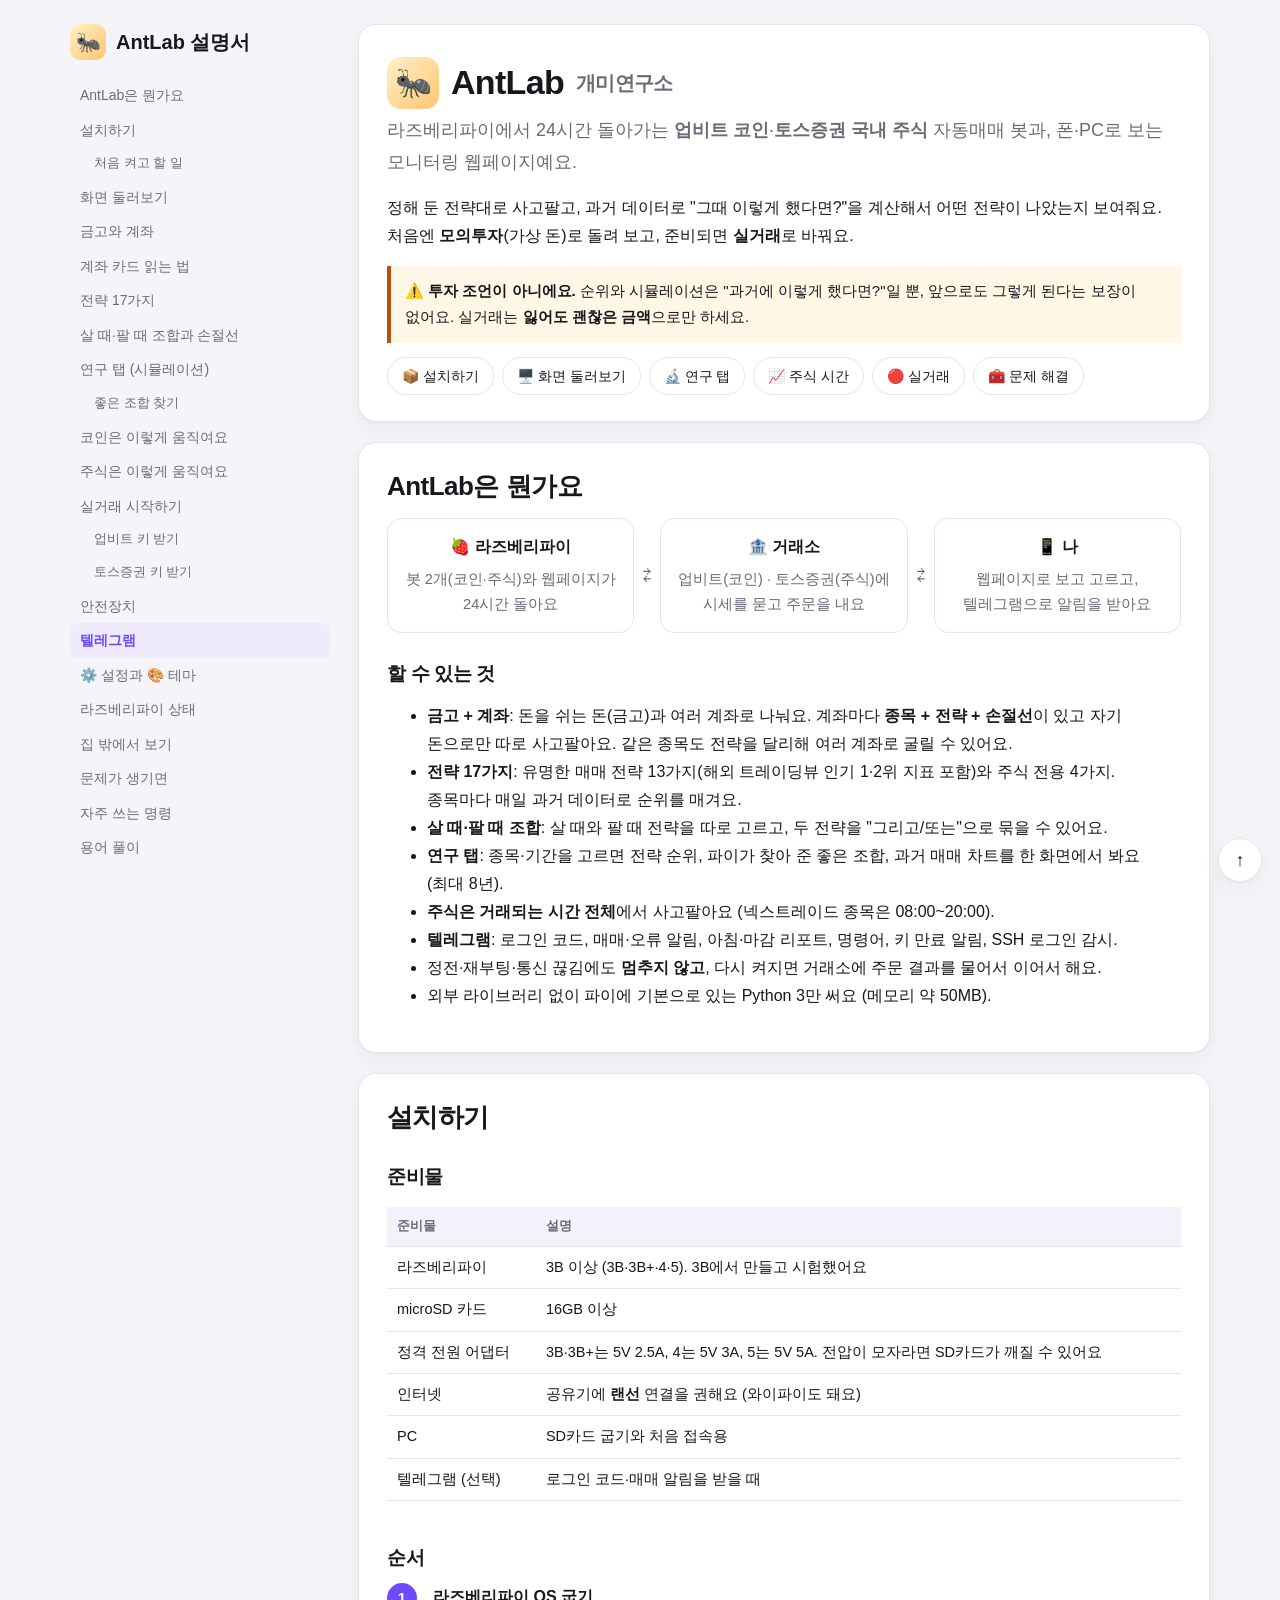
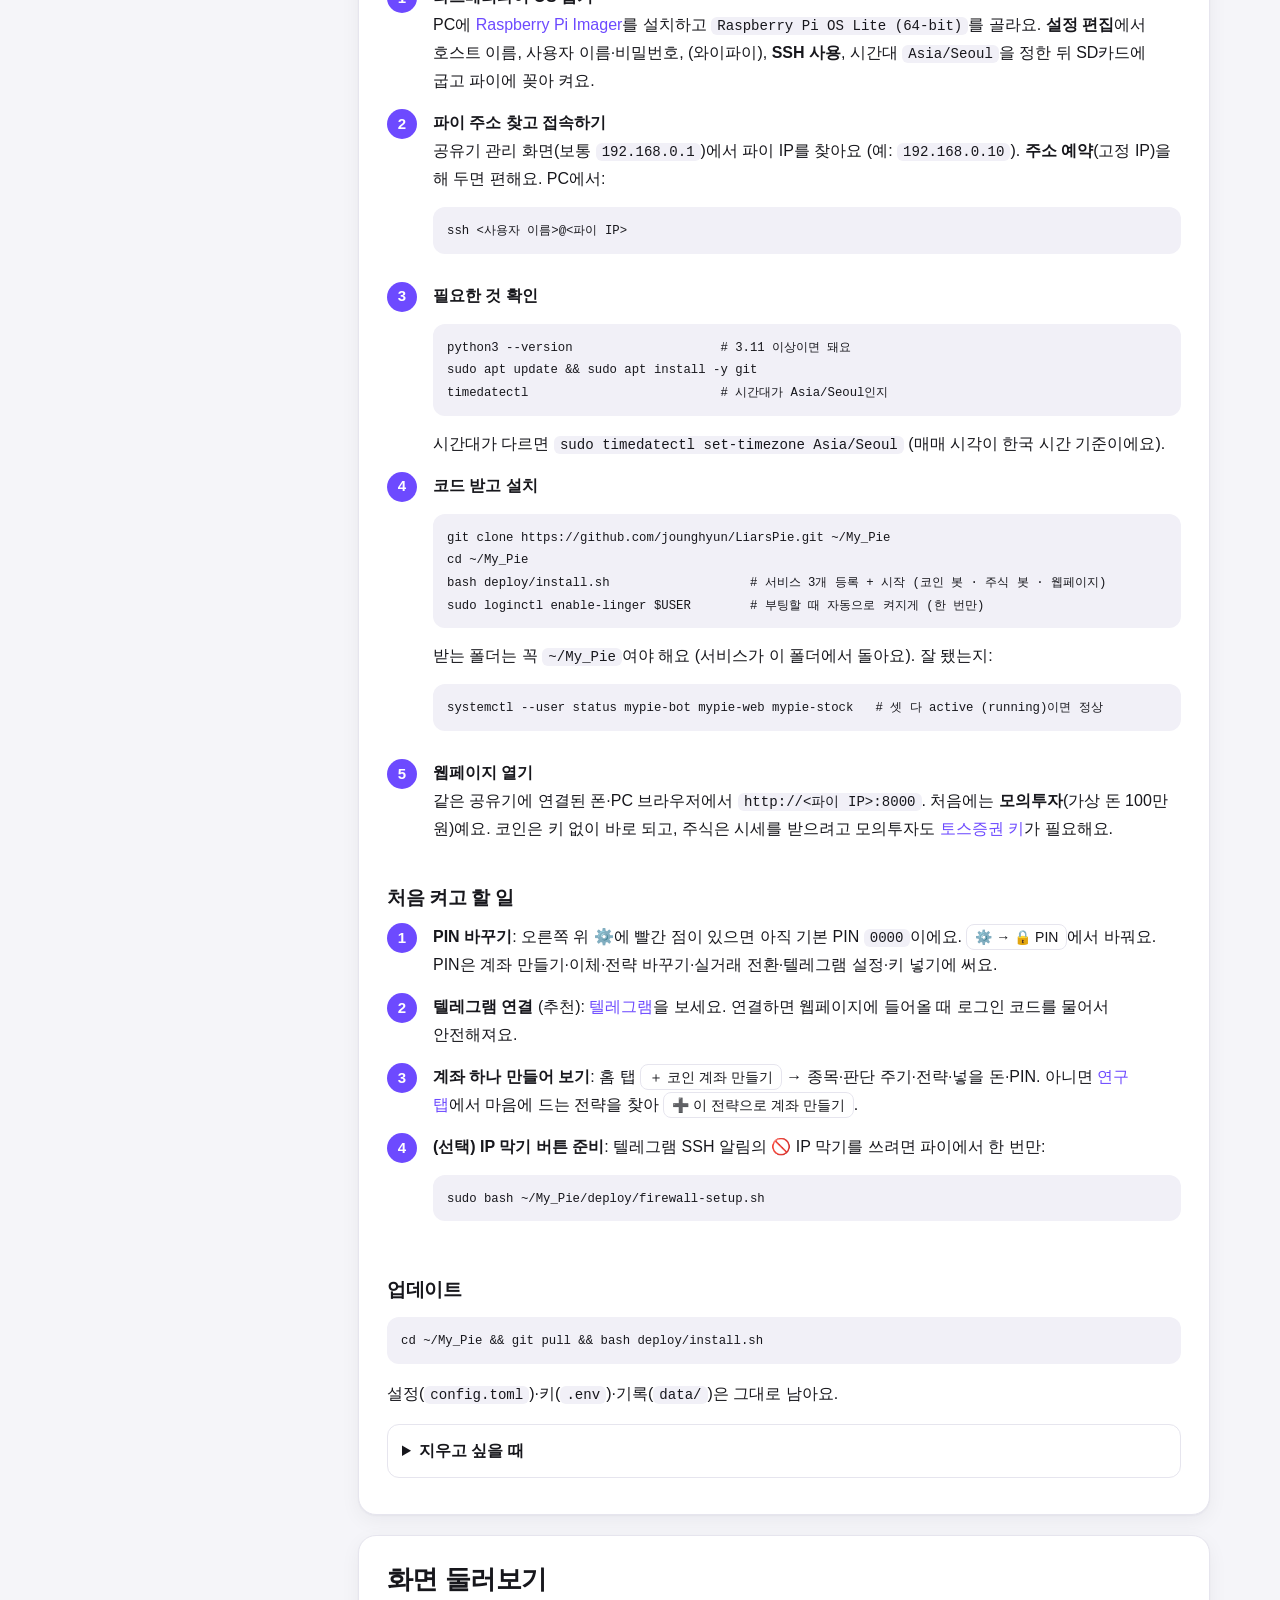
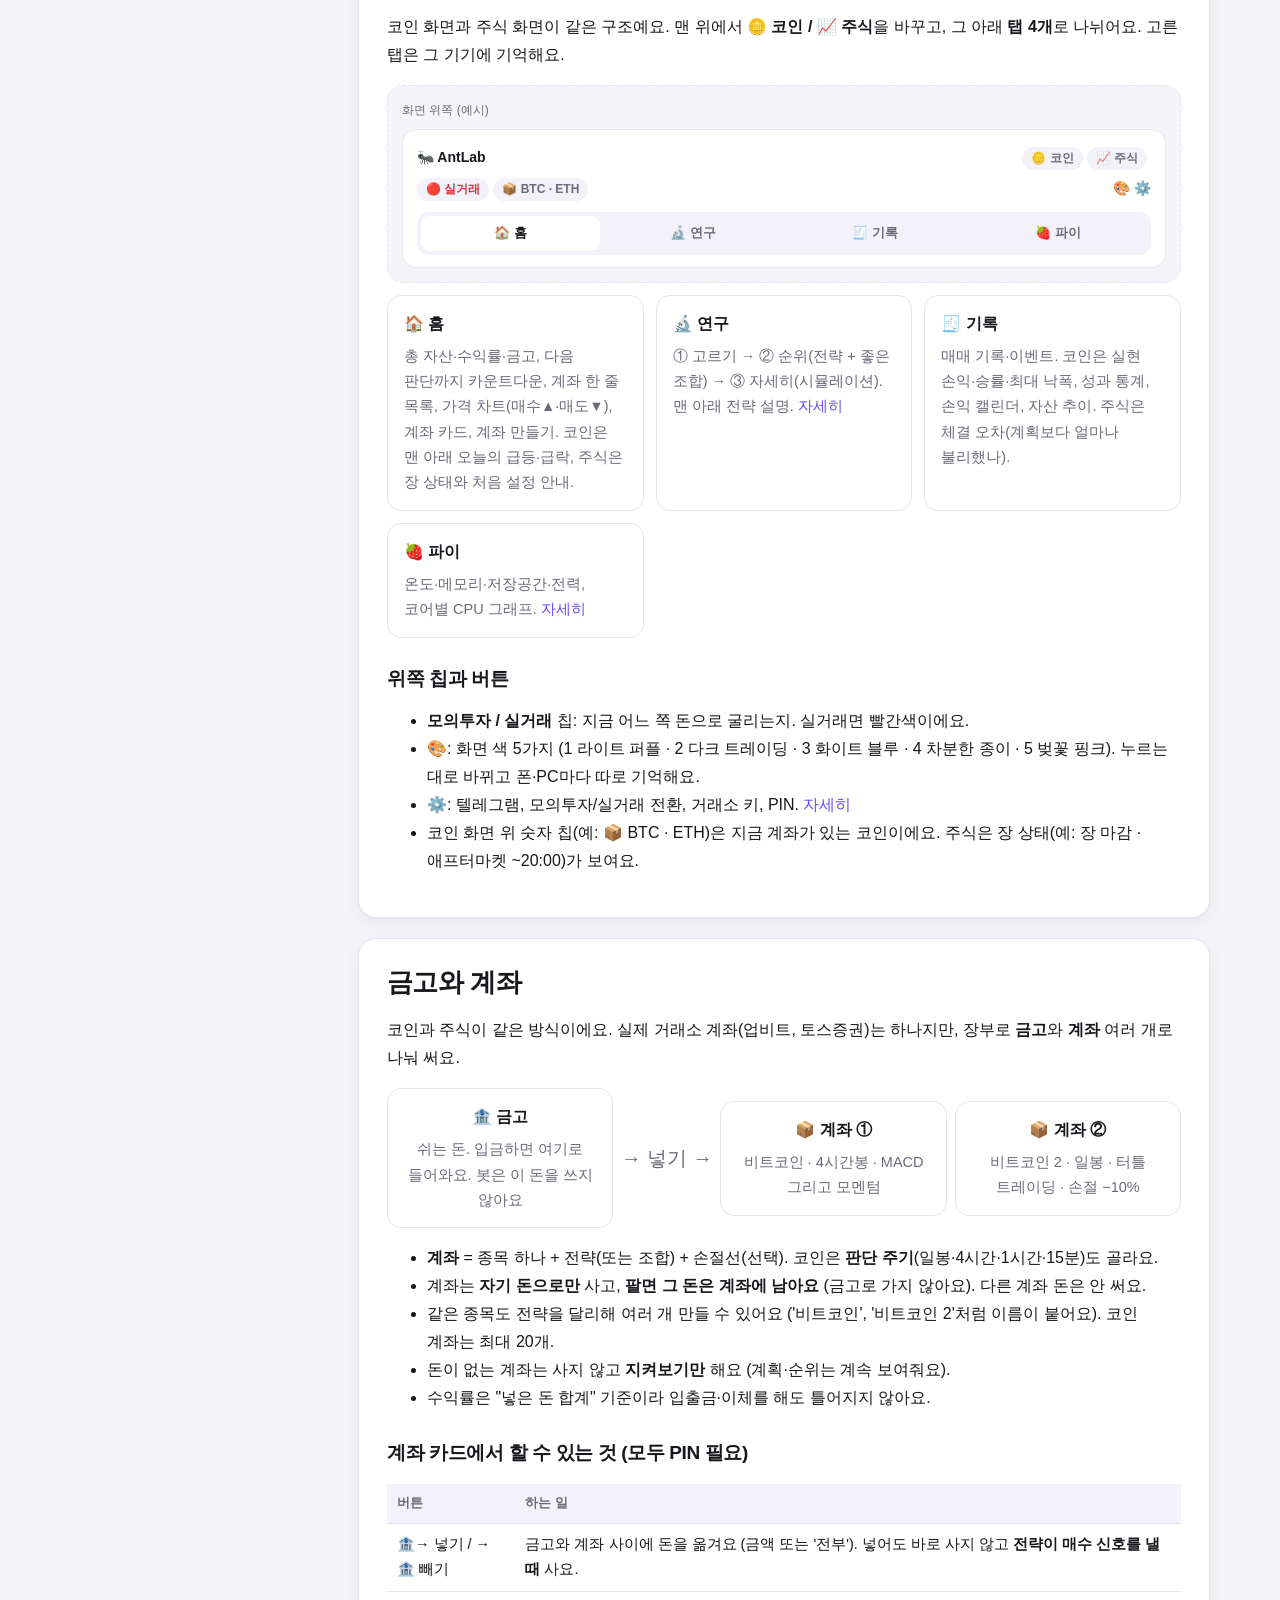
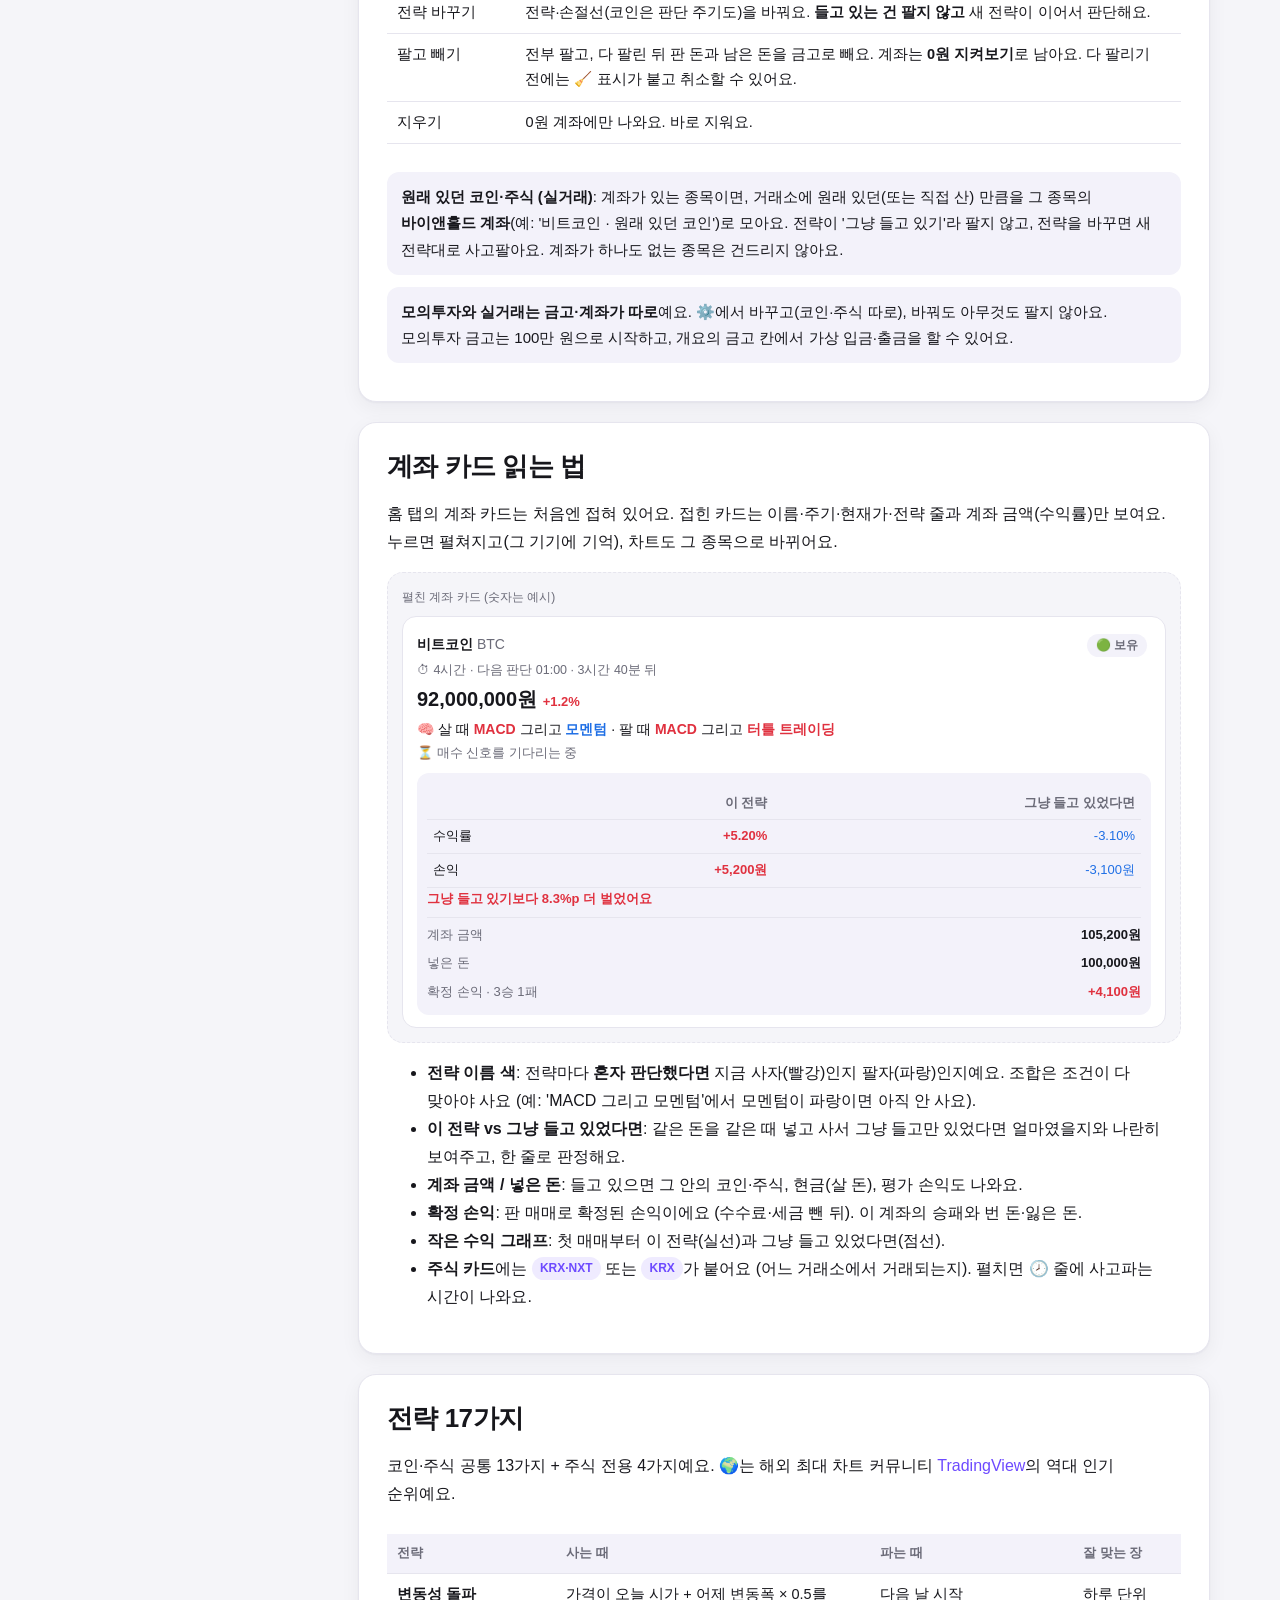
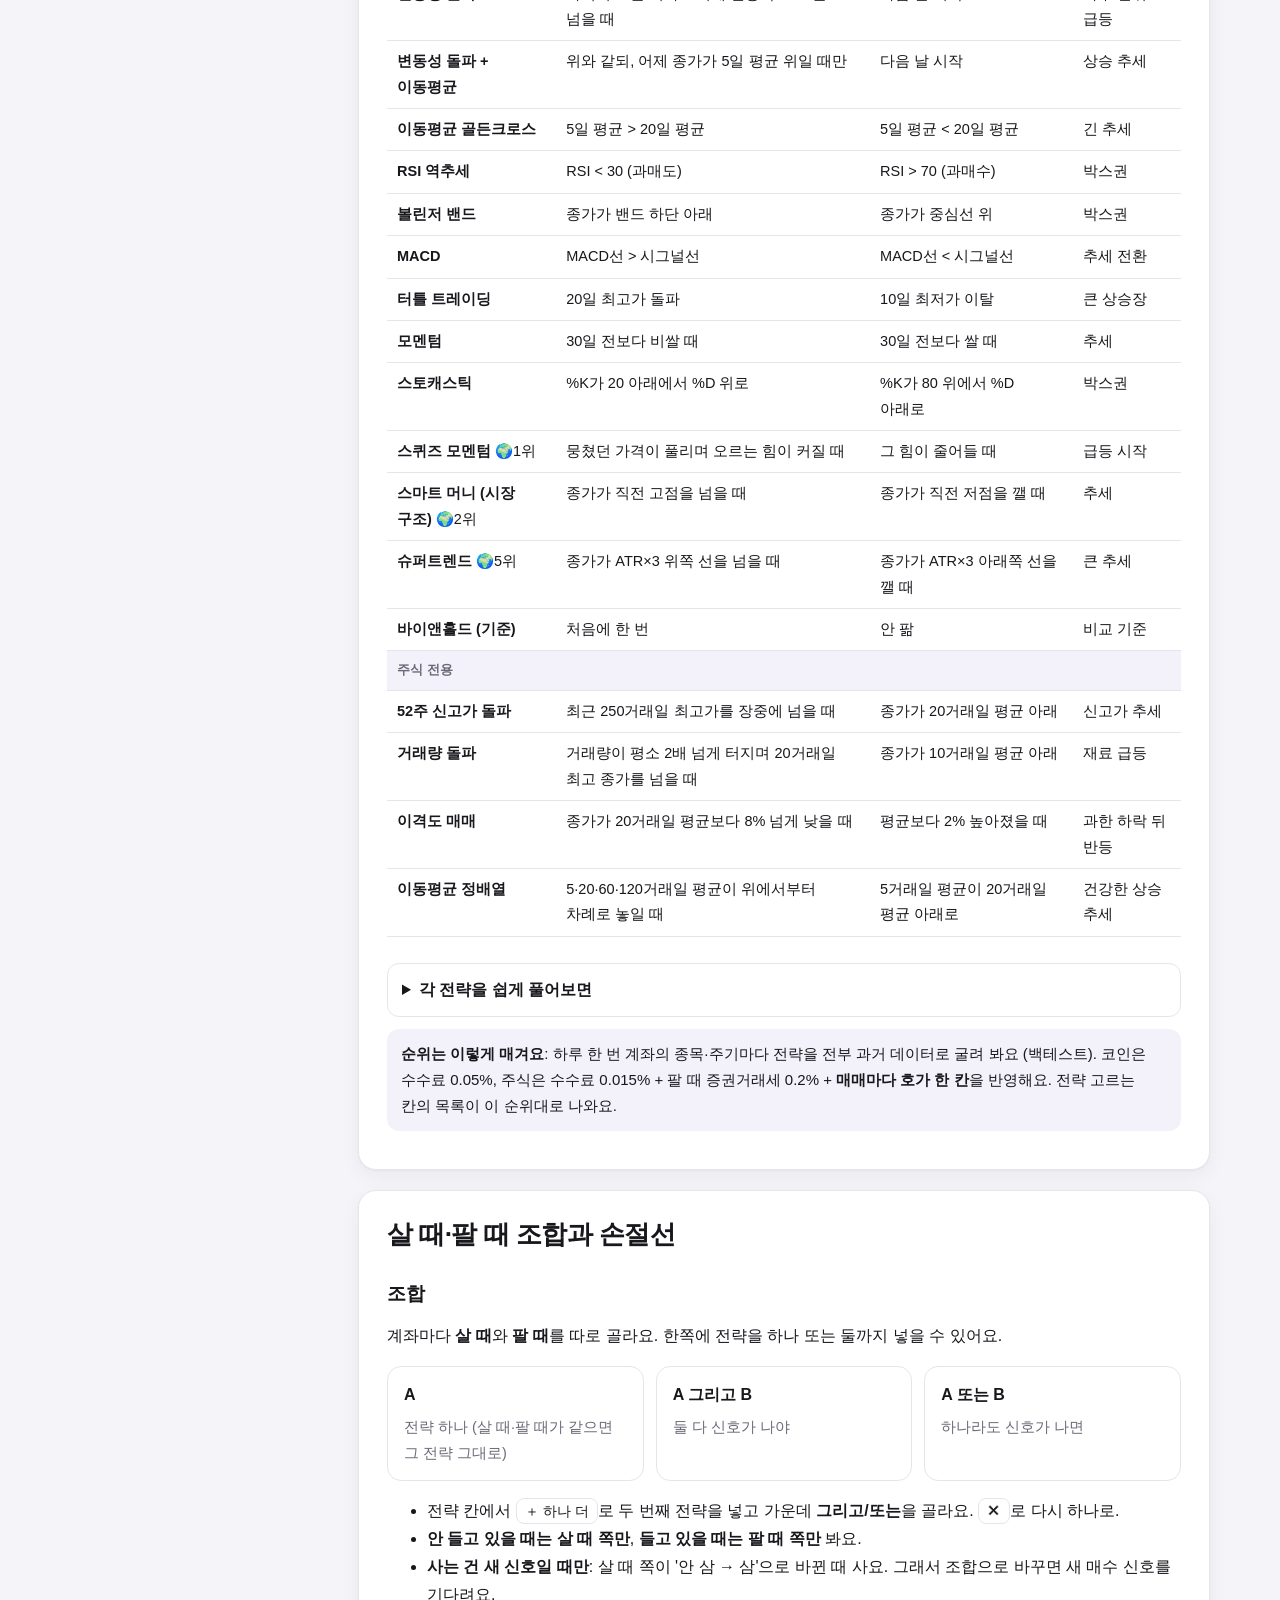
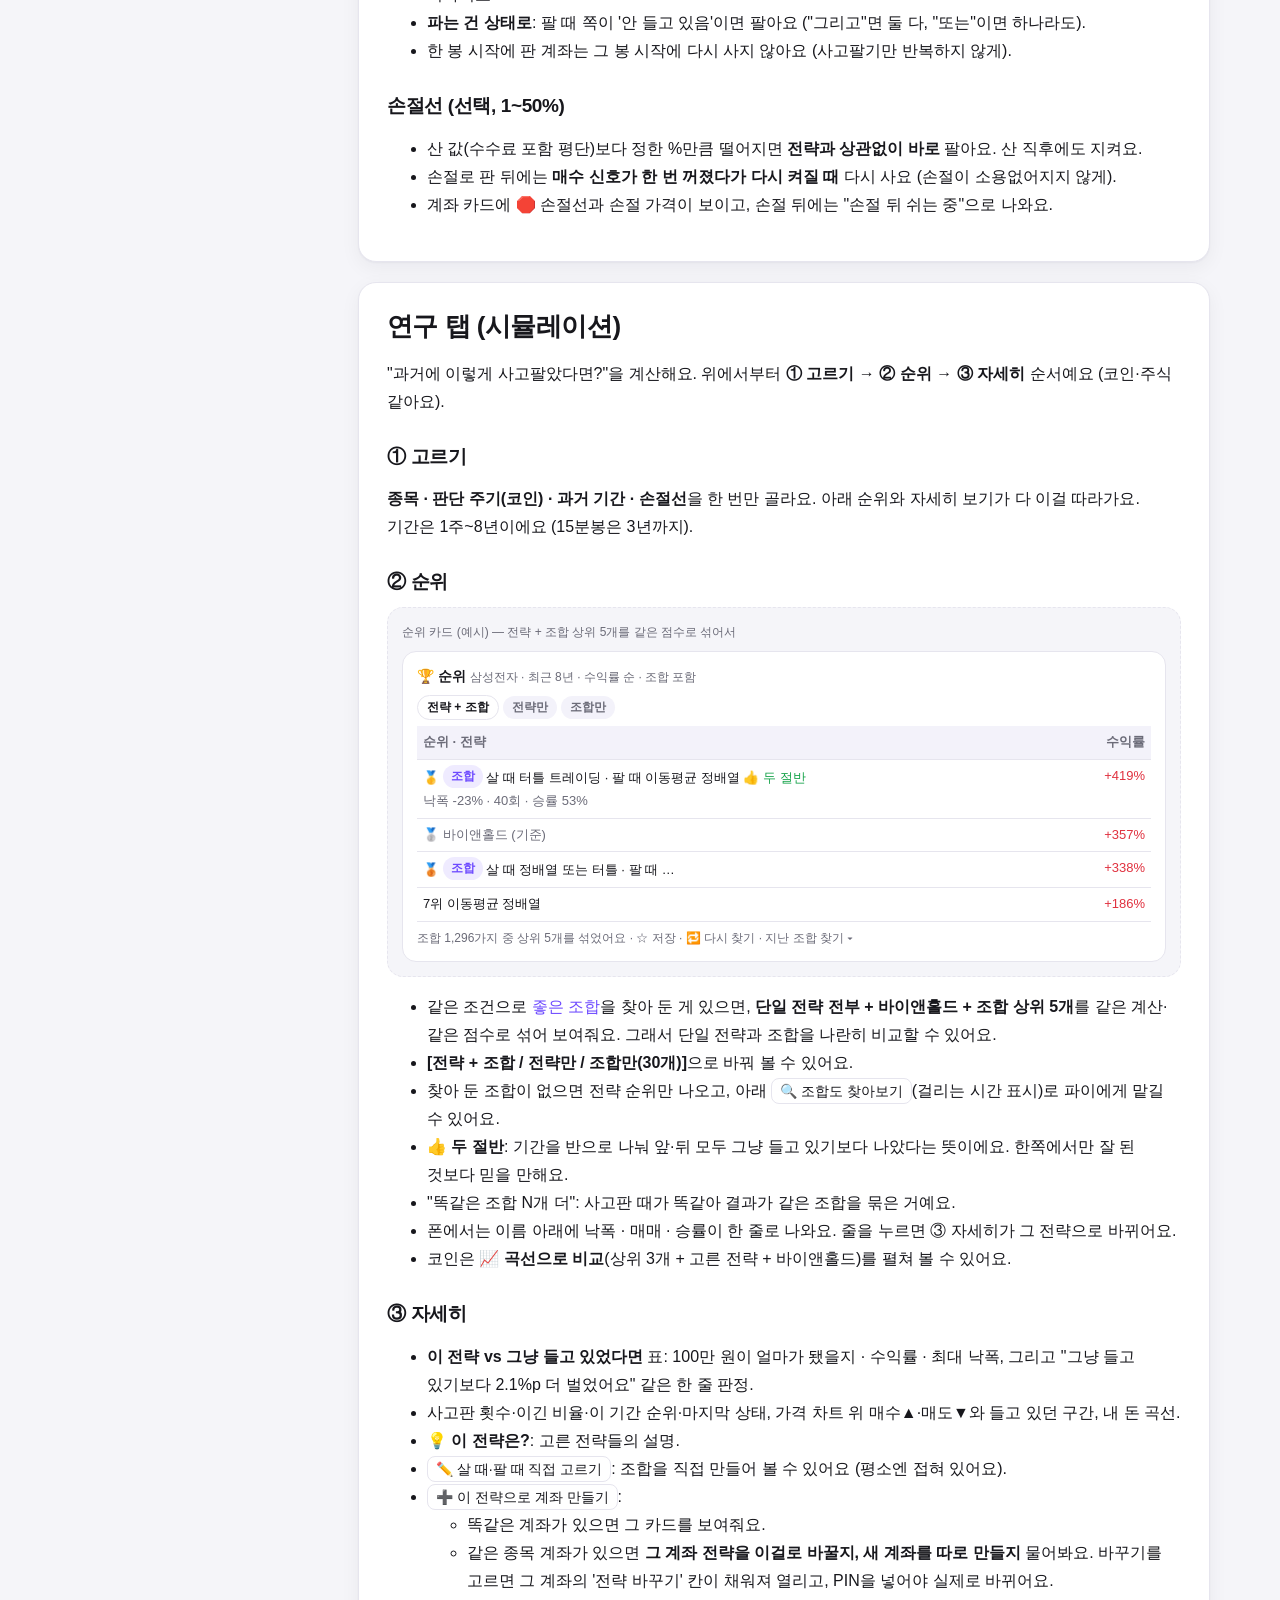
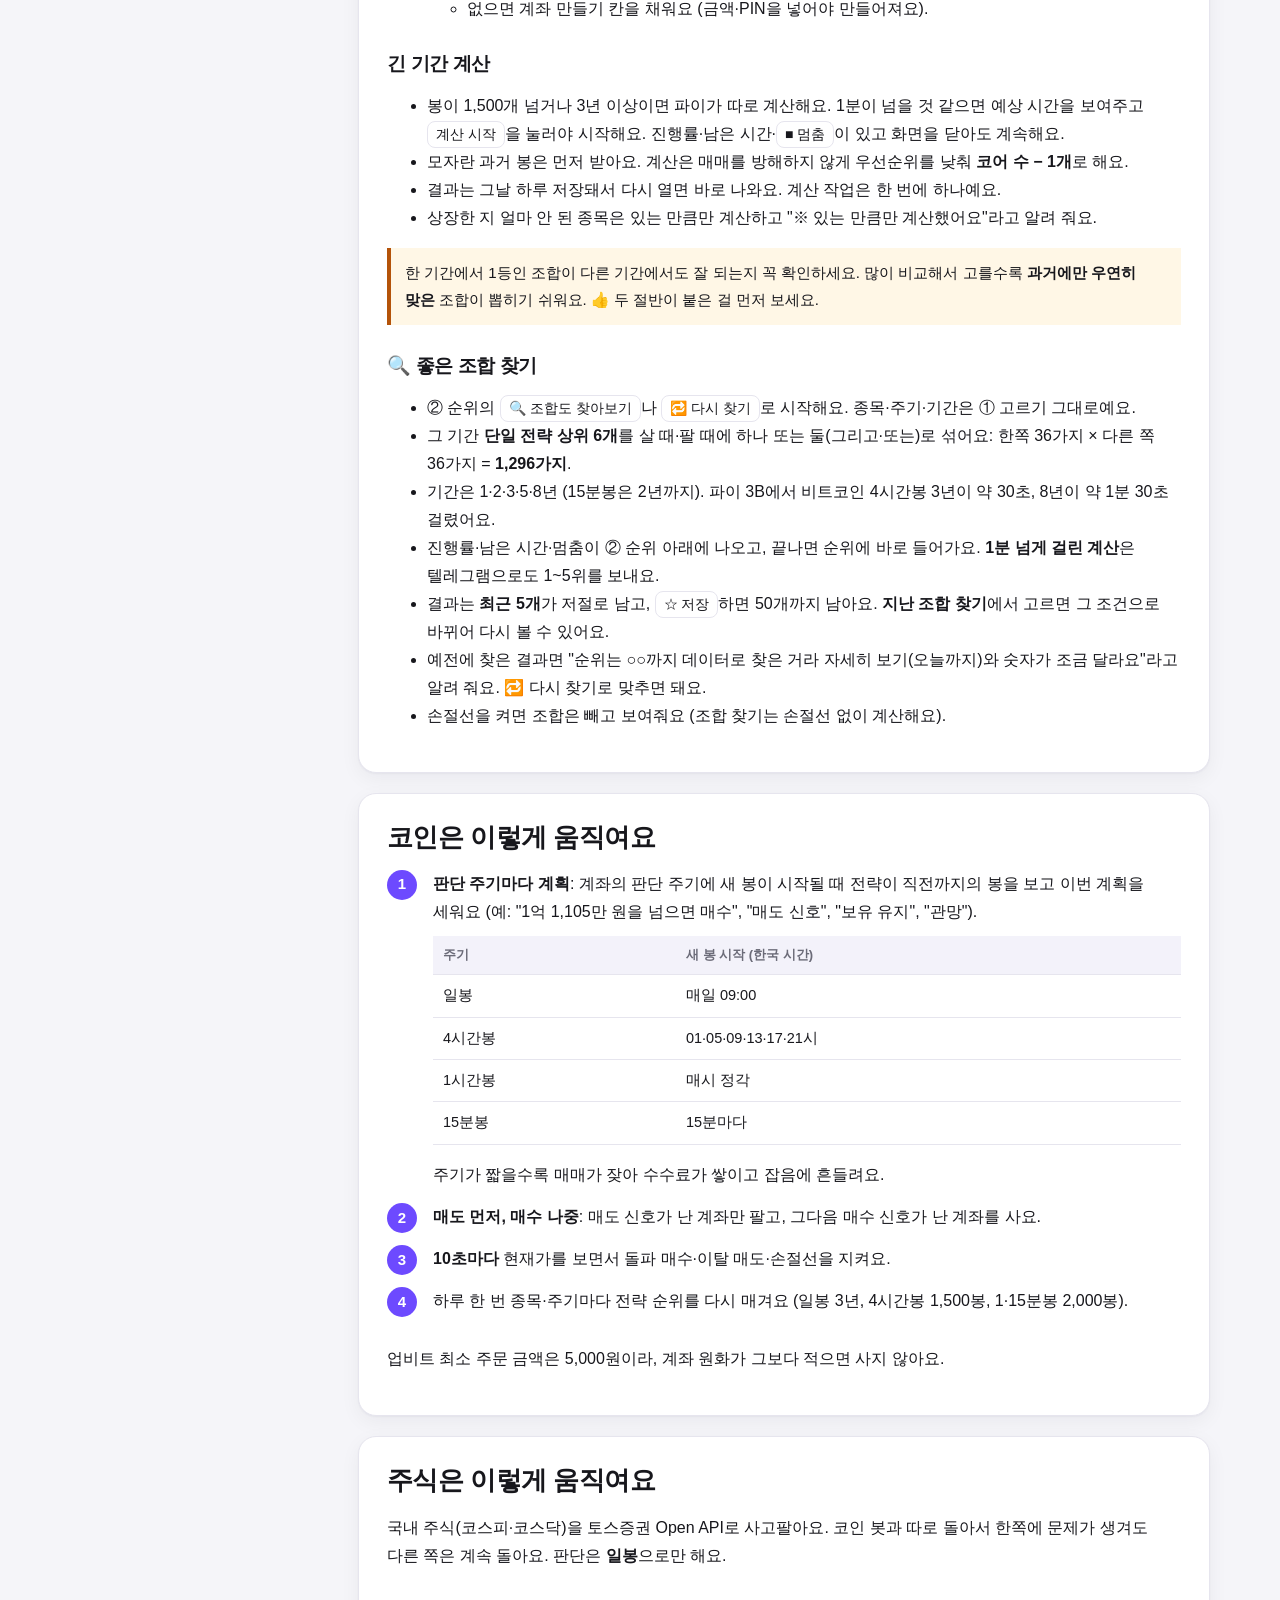
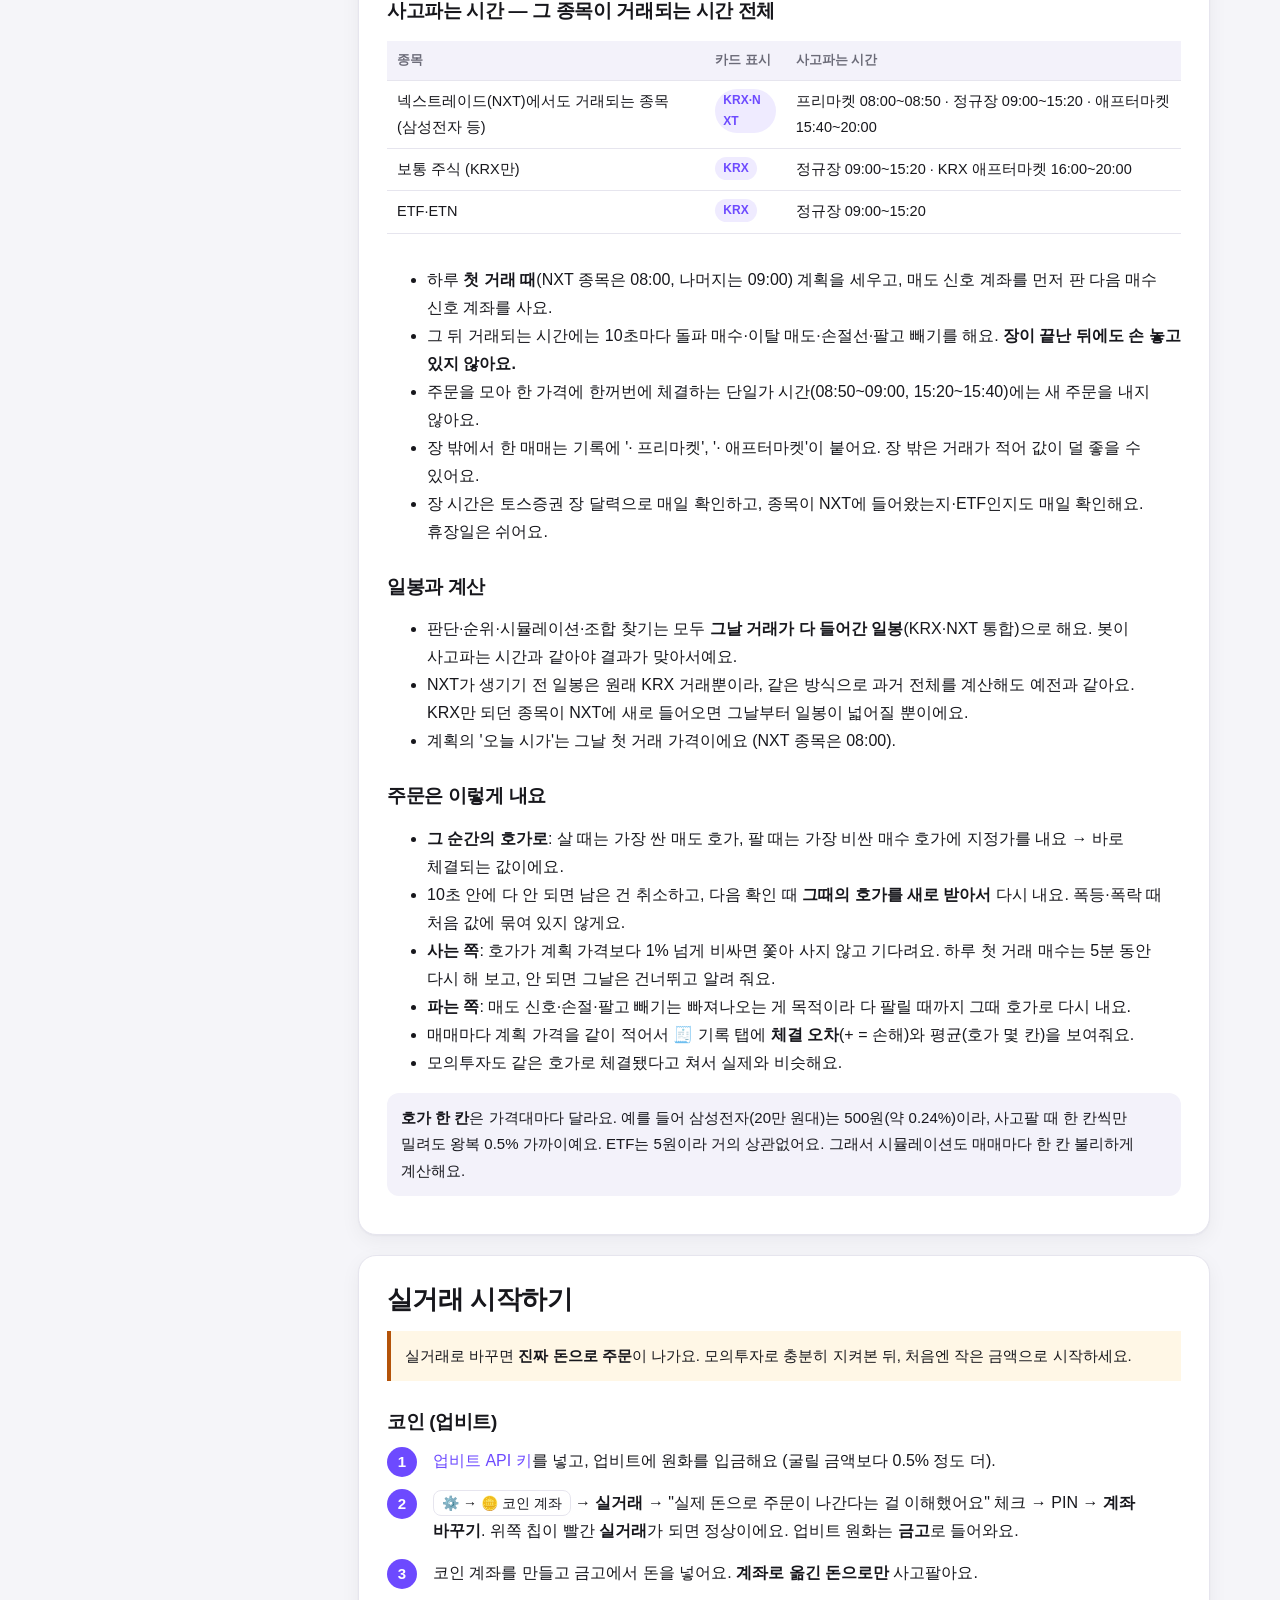
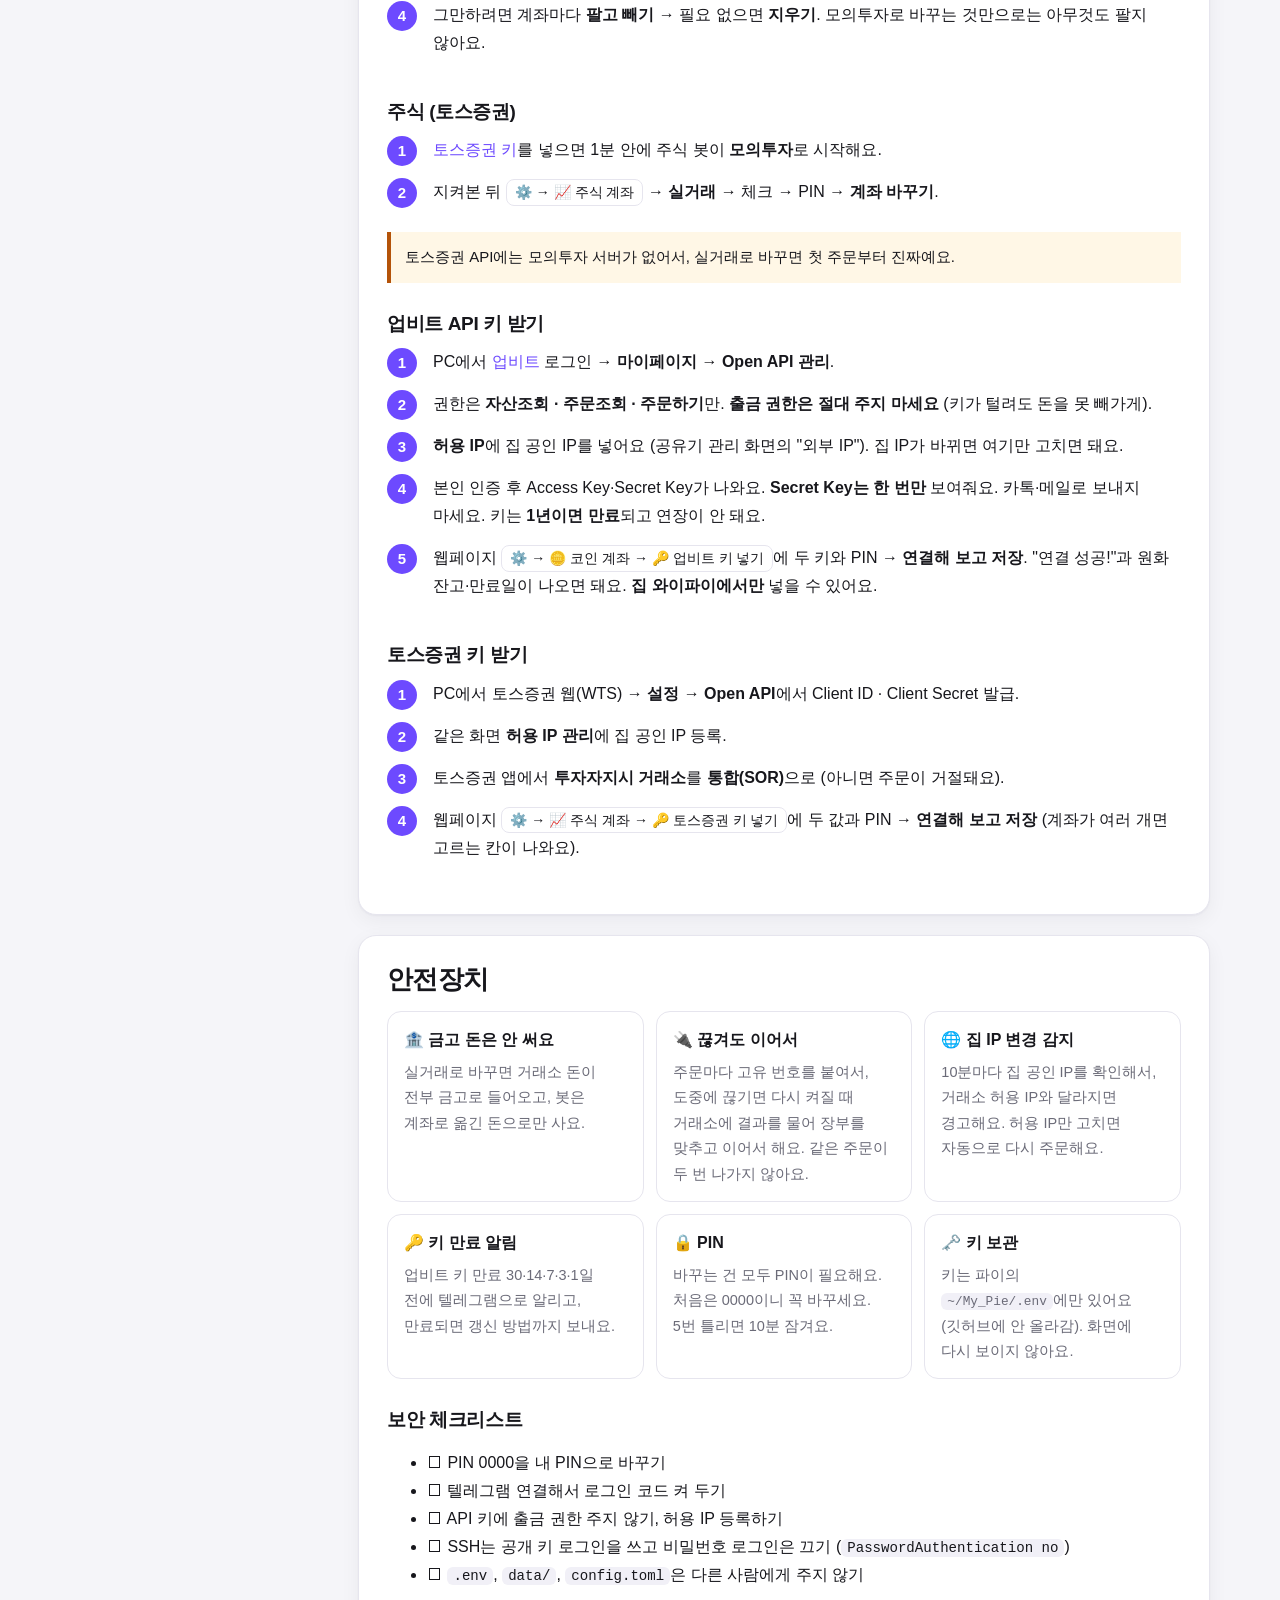
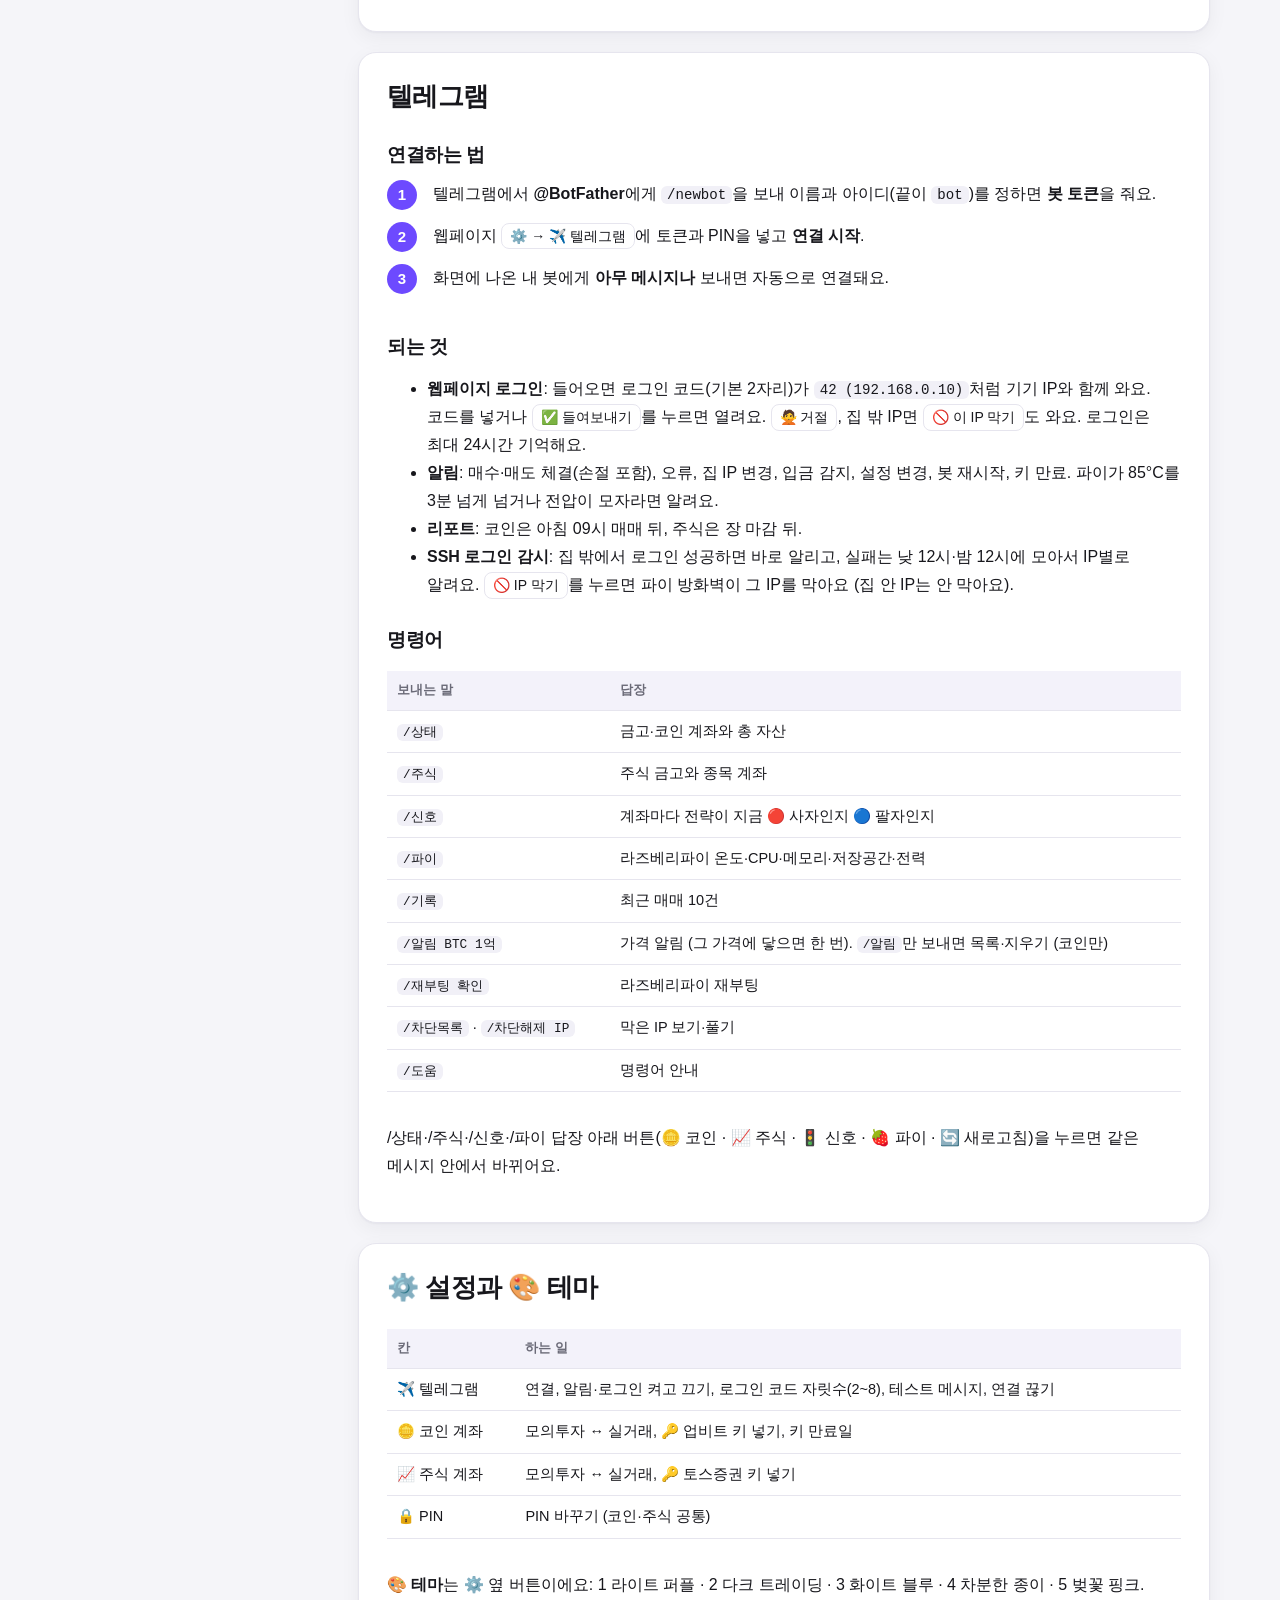
==== docs/index.html @ 51f0c0bc "Add an illustrated HTML manual under docs/ (GitHub Pages)" ====
<!doctype html>
<html lang="ko">
<head>
<meta charset="utf-8">
<meta name="viewport" content="width=device-width, initial-scale=1">
<title>AntLab 설명서</title>
<meta name="description" content="라즈베리파이에서 24시간 도는 코인·주식 자동매매 봇 AntLab(개미연구소)의 설치부터 화면, 전략, 실거래까지 자세한 설명서">
<link rel="icon" href="data:image/svg+xml,<svg xmlns='http://www.w3.org/2000/svg' viewBox='0 0 100 100'><text y='.9em' font-size='90'>🐜</text></svg>">
<style>
  :root {
    --bg: #f5f5f9; --card: #ffffff; --soft: #f3f2fa; --text: #17171c; --muted: #6b6b78; --line: #e6e5ee;
    --brand: #6d4aff; --brand-soft: #efebff; --up: #e0313f; --down: #1f6fe5; --ok: #16a34a; --warn: #b45309; --warn-bg: #fff7e6;
    --code: #f1f0f7; --shadow: 0 1px 2px rgba(16, 16, 40, .04), 0 6px 20px rgba(16, 16, 40, .05);
  }
  @media (prefers-color-scheme: dark) {
    :root {
      --bg: #0e0e13; --card: #17171f; --soft: #1d1c27; --text: #ececf1; --muted: #a2a1b0; --line: #2a2936;
      --brand: #a38bff; --brand-soft: #24203d; --up: #ff6070; --down: #5c9cff; --ok: #3ad07f; --warn: #f0b04d; --warn-bg: #2b2112;
      --code: #22212d; --shadow: none;
    }
  }
  * { box-sizing: border-box; }
  html { scroll-behavior: smooth; scroll-padding-top: 16px; }
  body { margin: 0; background: var(--bg); color: var(--text); font: 16px/1.75 -apple-system, BlinkMacSystemFont, "Apple SD Gothic Neo", "Pretendard", "Noto Sans KR", "Malgun Gothic", sans-serif; word-break: keep-all; overflow-wrap: anywhere; }
  a { color: var(--brand); text-decoration: none; }
  a:hover { text-decoration: underline; }
  code, kbd { font-family: ui-monospace, SFMono-Regular, Consolas, monospace; font-size: .88em; background: var(--code); padding: 1px 6px; border-radius: 6px; }
  pre { background: var(--code); padding: 12px 14px; border-radius: 12px; overflow-x: auto; font-size: 14px; line-height: 1.6; }
  pre code { background: none; padding: 0; }
  h1, h2, h3 { line-height: 1.35; letter-spacing: -0.02em; }
  h2 { font-size: 26px; margin: 0 0 14px; }
  h3 { font-size: 19px; margin: 28px 0 8px; }
  table { width: 100%; border-collapse: collapse; font-size: 14.5px; margin: 10px 0 16px; }
  th, td { text-align: left; padding: 8px 10px; border-bottom: 1px solid var(--line); vertical-align: top; }
  th { color: var(--muted); font-weight: 650; font-size: 13px; background: var(--soft); }
  .scroll { overflow-x: auto; }

  /* 틀: 왼쪽 목차 + 본문 */
  .layout { display: grid; grid-template-columns: 260px minmax(0, 1fr); max-width: 1180px; margin: 0 auto; gap: 28px; padding: 0 20px; }
  nav.toc { position: sticky; top: 0; height: 100vh; overflow-y: auto; padding: 24px 0 40px; font-size: 14px; }
  nav.toc .brand { display: flex; align-items: center; gap: 10px; font-weight: 800; font-size: 20px; margin-bottom: 18px; }
  .logo { width: 36px; height: 36px; border-radius: 10px; display: grid; place-items: center; font-size: 20px; background: linear-gradient(135deg, #fff1c9, #ffc56e); }
  nav.toc ol { list-style: none; margin: 0; padding: 0; counter-reset: toc; }
  nav.toc li a { display: block; padding: 5px 10px; border-radius: 8px; color: var(--muted); }
  nav.toc li a:hover { background: var(--soft); color: var(--text); text-decoration: none; }
  nav.toc li a.on { background: var(--brand-soft); color: var(--brand); font-weight: 650; }
  nav.toc .sub a { padding-left: 24px; font-size: 13px; }
  main { padding: 24px 0 80px; min-width: 0; }
  section.card { background: var(--card); border: 1px solid var(--line); border-radius: 18px; padding: 26px 28px; margin: 0 0 20px; box-shadow: var(--shadow); }
  .hero { background: linear-gradient(135deg, var(--brand-soft), var(--card)); }
  .hero h1 { font-size: 34px; margin: 6px 0 6px; display: flex; align-items: center; gap: 12px; flex-wrap: wrap; }
  .hero .logo { width: 52px; height: 52px; font-size: 30px; border-radius: 14px; }
  .lead { font-size: 18px; color: var(--muted); margin: 0 0 14px; }
  .pills { display: flex; flex-wrap: wrap; gap: 8px; margin: 14px 0 0; }
  .pills a { background: var(--card); border: 1px solid var(--line); border-radius: 999px; padding: 6px 14px; font-size: 14px; color: var(--text); }
  .note { background: var(--soft); border-radius: 12px; padding: 12px 14px; margin: 12px 0; font-size: 15px; }
  .warn { background: var(--warn-bg); border-left: 4px solid var(--warn); border-radius: 0; padding: 12px 14px; margin: 12px 0; font-size: 15px; }
  .grid2 { display: grid; grid-template-columns: repeat(auto-fit, minmax(240px, 1fr)); gap: 12px; margin: 12px 0; }
  .box { border: 1px solid var(--line); border-radius: 14px; padding: 14px 16px; background: var(--card); }
  .box h4 { margin: 0 0 6px; font-size: 16px; }
  .box p { margin: 0; font-size: 14.5px; color: var(--muted); }
  ol.steps { counter-reset: step; list-style: none; padding: 0; margin: 12px 0; }
  ol.steps > li { counter-increment: step; position: relative; padding: 0 0 14px 46px; }
  ol.steps > li::before { content: counter(step); position: absolute; left: 0; top: 0; width: 30px; height: 30px; border-radius: 50%;
                          background: var(--brand); color: #fff; font-weight: 700; display: grid; place-items: center; font-size: 15px; }
  details.more { border: 1px solid var(--line); border-radius: 12px; padding: 4px 14px; margin: 10px 0; background: var(--card); }
  details.more > summary { cursor: pointer; font-weight: 650; padding: 8px 0; }
  .tag { display: inline-block; font-size: 12px; font-weight: 700; padding: 1px 8px; border-radius: 999px; background: var(--brand-soft); color: var(--brand); vertical-align: 2px; }
  .up { color: var(--up); } .down { color: var(--down); } .ok { color: var(--ok); } .muted { color: var(--muted); }
  .kbdbtn { display: inline-block; border: 1px solid var(--line); background: var(--card); border-radius: 8px; padding: 0 8px; font-size: 14px; white-space: nowrap; }

  /* 화면 예시 그림 (숫자는 모두 예시) */
  .mock { border: 1px dashed var(--line); border-radius: 16px; padding: 14px; background: var(--bg); margin: 12px 0; font-size: 14px; }
  .mock .cap { font-size: 12px; color: var(--muted); margin-bottom: 8px; }
  .m-card { background: var(--card); border: 1px solid var(--line); border-radius: 14px; padding: 12px 14px; }
  .m-row { display: flex; justify-content: space-between; gap: 8px; padding: 3px 0; }
  .m-tabs { display: grid; grid-template-columns: repeat(4, 1fr); gap: 4px; background: var(--soft); border-radius: 12px; padding: 4px; text-align: center; font-weight: 650; font-size: 13px; }
  .m-tabs span { padding: 6px 0; border-radius: 9px; color: var(--muted); }
  .m-tabs span.on { background: var(--card); color: var(--text); }
  .m-chip { display: inline-block; font-size: 12px; font-weight: 650; padding: 1px 9px; border-radius: 999px; background: var(--soft); color: var(--muted); margin-right: 4px; }
  .m-table { width: 100%; font-size: 13px; margin: 6px 0 0; }
  .m-table td, .m-table th { padding: 5px 6px; }
  .m-table td:not(:first-child), .m-table th:not(:first-child) { text-align: right; white-space: nowrap; }
  .flow { display: flex; flex-wrap: wrap; align-items: center; gap: 8px; margin: 12px 0; }
  .flow .box { flex: 1 1 150px; text-align: center; }
  .flow .arrow { color: var(--muted); font-size: 20px; }

  .menu-btn { display: none; }
  .top-btn { position: fixed; right: 18px; bottom: 18px; width: 44px; height: 44px; border-radius: 50%; border: 1px solid var(--line);
             background: var(--card); color: var(--text); font-size: 18px; box-shadow: var(--shadow); cursor: pointer; }
  footer { color: var(--muted); font-size: 13px; text-align: center; padding: 20px 0 0; }

  @media (max-width: 900px) {
    .layout { grid-template-columns: minmax(0, 1fr); padding: 0 14px; gap: 0; }
    nav.toc { position: static; height: auto; padding: 14px 0 0; }
    nav.toc > ol { display: none; }
    nav.toc.open > ol { display: block; background: var(--card); border: 1px solid var(--line); border-radius: 14px; padding: 8px; margin-bottom: 10px; }
    .menu-btn { display: inline-block; margin-left: auto; border: 1px solid var(--line); background: var(--card); color: var(--text);
                border-radius: 10px; padding: 6px 12px; font: inherit; font-size: 14px; cursor: pointer; }
    nav.toc .brand { margin-bottom: 10px; }
    main { padding-top: 6px; }
    section.card { padding: 20px 16px; border-radius: 16px; }
    .hero h1 { font-size: 27px; }
    h2 { font-size: 22px; }
  }
  @media print { nav.toc, .top-btn { display: none; } .layout { display: block; } section.card { box-shadow: none; break-inside: avoid-page; } }
</style>
</head>
<body>
<div class="layout">
  <nav class="toc" id="toc" aria-label="목차">
    <div class="brand"><span class="logo">🐜</span>AntLab 설명서
      <button type="button" class="menu-btn" id="menuBtn" aria-expanded="false">목차 ☰</button></div>
    <ol>
      <li><a href="#about">AntLab은 뭔가요</a></li>
      <li><a href="#install">설치하기</a></li>
      <li class="sub"><a href="#install-first">처음 켜고 할 일</a></li>
      <li><a href="#screen">화면 둘러보기</a></li>
      <li><a href="#vault">금고와 계좌</a></li>
      <li><a href="#card">계좌 카드 읽는 법</a></li>
      <li><a href="#strategies">전략 17가지</a></li>
      <li><a href="#combo">살 때·팔 때 조합과 손절선</a></li>
      <li><a href="#research">연구 탭 (시뮬레이션)</a></li>
      <li class="sub"><a href="#finder">좋은 조합 찾기</a></li>
      <li><a href="#coin">코인은 이렇게 움직여요</a></li>
      <li><a href="#stock">주식은 이렇게 움직여요</a></li>
      <li><a href="#live">실거래 시작하기</a></li>
      <li class="sub"><a href="#upbit-key">업비트 키 받기</a></li>
      <li class="sub"><a href="#toss-key">토스증권 키 받기</a></li>
      <li><a href="#safety">안전장치</a></li>
      <li><a href="#telegram">텔레그램</a></li>
      <li><a href="#settings">⚙️ 설정과 🎨 테마</a></li>
      <li><a href="#pi">라즈베리파이 상태</a></li>
      <li><a href="#outside">집 밖에서 보기</a></li>
      <li><a href="#trouble">문제가 생기면</a></li>
      <li><a href="#commands">자주 쓰는 명령</a></li>
      <li><a href="#words">용어 풀이</a></li>
    </ol>
  </nav>

  <main>
    <section class="card hero" id="top">
      <h1><span class="logo">🐜</span>AntLab <small class="muted" style="font-size:20px">개미연구소</small></h1>
      <p class="lead">라즈베리파이에서 24시간 돌아가는 <b>업비트 코인</b>·<b>토스증권 국내 주식</b> 자동매매 봇과, 폰·PC로 보는 모니터링 웹페이지예요.</p>
      <p>정해 둔 전략대로 사고팔고, 과거 데이터로 "그때 이렇게 했다면?"을 계산해서 어떤 전략이 나았는지 보여줘요. 처음엔 <b>모의투자</b>(가상 돈)로 돌려 보고, 준비되면 <b>실거래</b>로 바꿔요.</p>
      <div class="warn">⚠️ <b>투자 조언이 아니에요.</b> 순위와 시뮬레이션은 "과거에 이렇게 했다면?"일 뿐, 앞으로도 그렇게 된다는 보장이 없어요. 실거래는 <b>잃어도 괜찮은 금액</b>으로만 하세요.</div>
      <div class="pills">
        <a href="#install">📦 설치하기</a><a href="#screen">🖥️ 화면 둘러보기</a><a href="#research">🔬 연구 탭</a>
        <a href="#stock">📈 주식 시간</a><a href="#live">🔴 실거래</a><a href="#trouble">🧰 문제 해결</a>
      </div>
    </section>

    <!-- ========================= 1 ========================= -->
    <section class="card" id="about">
      <h2>AntLab은 뭔가요</h2>
      <div class="flow">
        <div class="box"><h4>🍓 라즈베리파이</h4><p>봇 2개(코인·주식)와 웹페이지가 24시간 돌아요</p></div>
        <span class="arrow">⇄</span>
        <div class="box"><h4>🏦 거래소</h4><p>업비트(코인) · 토스증권(주식)에 시세를 묻고 주문을 내요</p></div>
        <span class="arrow">⇄</span>
        <div class="box"><h4>📱 나</h4><p>웹페이지로 보고 고르고, 텔레그램으로 알림을 받아요</p></div>
      </div>
      <h3>할 수 있는 것</h3>
      <ul>
        <li><b>금고 + 계좌</b>: 돈을 쉬는 돈(금고)과 여러 계좌로 나눠요. 계좌마다 <b>종목 + 전략 + 손절선</b>이 있고 자기 돈으로만 따로 사고팔아요. 같은 종목도 전략을 달리해 여러 계좌로 굴릴 수 있어요.</li>
        <li><b>전략 17가지</b>: 유명한 매매 전략 13가지(해외 트레이딩뷰 인기 1·2위 지표 포함)와 주식 전용 4가지. 종목마다 매일 과거 데이터로 순위를 매겨요.</li>
        <li><b>살 때·팔 때 조합</b>: 살 때와 팔 때 전략을 따로 고르고, 두 전략을 "그리고/또는"으로 묶을 수 있어요.</li>
        <li><b>연구 탭</b>: 종목·기간을 고르면 전략 순위, 파이가 찾아 준 좋은 조합, 과거 매매 차트를 한 화면에서 봐요 (최대 8년).</li>
        <li><b>주식은 거래되는 시간 전체</b>에서 사고팔아요 (넥스트레이드 종목은 08:00~20:00).</li>
        <li><b>텔레그램</b>: 로그인 코드, 매매·오류 알림, 아침·마감 리포트, 명령어, 키 만료 알림, SSH 로그인 감시.</li>
        <li>정전·재부팅·통신 끊김에도 <b>멈추지 않고</b>, 다시 켜지면 거래소에 주문 결과를 물어서 이어서 해요.</li>
        <li>외부 라이브러리 없이 파이에 기본으로 있는 Python 3만 써요 (메모리 약 50MB).</li>
      </ul>
    </section>

    <!-- ========================= 2 ========================= -->
    <section class="card" id="install">
      <h2>설치하기</h2>
      <h3>준비물</h3>
      <div class="scroll"><table>
        <tr><th>준비물</th><th>설명</th></tr>
        <tr><td>라즈베리파이</td><td>3B 이상 (3B·3B+·4·5). 3B에서 만들고 시험했어요</td></tr>
        <tr><td>microSD 카드</td><td>16GB 이상</td></tr>
        <tr><td>정격 전원 어댑터</td><td>3B·3B+는 5V 2.5A, 4는 5V 3A, 5는 5V 5A. 전압이 모자라면 SD카드가 깨질 수 있어요</td></tr>
        <tr><td>인터넷</td><td>공유기에 <b>랜선</b> 연결을 권해요 (와이파이도 돼요)</td></tr>
        <tr><td>PC</td><td>SD카드 굽기와 처음 접속용</td></tr>
        <tr><td>텔레그램 (선택)</td><td>로그인 코드·매매 알림을 받을 때</td></tr>
      </table></div>

      <h3>순서</h3>
      <ol class="steps">
        <li><b>라즈베리파이 OS 굽기</b><br>PC에 <a href="https://www.raspberrypi.com/software/">Raspberry Pi Imager</a>를 설치하고 <code>Raspberry Pi OS Lite (64-bit)</code>를 골라요. <b>설정 편집</b>에서 호스트 이름, 사용자 이름·비밀번호, (와이파이), <b>SSH 사용</b>, 시간대 <code>Asia/Seoul</code>을 정한 뒤 SD카드에 굽고 파이에 꽂아 켜요.</li>
        <li><b>파이 주소 찾고 접속하기</b><br>공유기 관리 화면(보통 <code>192.168.0.1</code>)에서 파이 IP를 찾아요 (예: <code>192.168.0.10</code>). <b>주소 예약</b>(고정 IP)을 해 두면 편해요. PC에서:
          <pre><code>ssh &lt;사용자 이름&gt;@&lt;파이 IP&gt;</code></pre></li>
        <li><b>필요한 것 확인</b>
          <pre><code>python3 --version                    # 3.11 이상이면 돼요
sudo apt update &amp;&amp; sudo apt install -y git
timedatectl                          # 시간대가 Asia/Seoul인지</code></pre>
          시간대가 다르면 <code>sudo timedatectl set-timezone Asia/Seoul</code> (매매 시각이 한국 시간 기준이에요).</li>
        <li><b>코드 받고 설치</b>
          <pre><code>git clone https://github.com/jounghyun/LiarsPie.git ~/My_Pie
cd ~/My_Pie
bash deploy/install.sh                   # 서비스 3개 등록 + 시작 (코인 봇 · 주식 봇 · 웹페이지)
sudo loginctl enable-linger $USER        # 부팅할 때 자동으로 켜지게 (한 번만)</code></pre>
          받는 폴더는 꼭 <code>~/My_Pie</code>여야 해요 (서비스가 이 폴더에서 돌아요). 잘 됐는지:
          <pre><code>systemctl --user status mypie-bot mypie-web mypie-stock   # 셋 다 active (running)이면 정상</code></pre></li>
        <li><b>웹페이지 열기</b><br>같은 공유기에 연결된 폰·PC 브라우저에서 <code>http://&lt;파이 IP&gt;:8000</code>. 처음에는 <b>모의투자</b>(가상 돈 100만 원)예요. 코인은 키 없이 바로 되고, 주식은 시세를 받으려고 모의투자도 <a href="#toss-key">토스증권 키</a>가 필요해요.</li>
      </ol>

      <h3 id="install-first">처음 켜고 할 일</h3>
      <ol class="steps">
        <li><b>PIN 바꾸기</b>: 오른쪽 위 ⚙️에 빨간 점이 있으면 아직 기본 PIN <code>0000</code>이에요. <span class="kbdbtn">⚙️ → 🔒 PIN</span>에서 바꿔요. PIN은 계좌 만들기·이체·전략 바꾸기·실거래 전환·텔레그램 설정·키 넣기에 써요.</li>
        <li><b>텔레그램 연결</b> (추천): <a href="#telegram">텔레그램</a>을 보세요. 연결하면 웹페이지에 들어올 때 로그인 코드를 물어서 안전해져요.</li>
        <li><b>계좌 하나 만들어 보기</b>: 홈 탭 <span class="kbdbtn">＋ 코인 계좌 만들기</span> → 종목·판단 주기·전략·넣을 돈·PIN. 아니면 <a href="#research">연구 탭</a>에서 마음에 드는 전략을 찾아 <span class="kbdbtn">➕ 이 전략으로 계좌 만들기</span>.</li>
        <li><b>(선택) IP 막기 버튼 준비</b>: 텔레그램 SSH 알림의 🚫 IP 막기를 쓰려면 파이에서 한 번만:
          <pre><code>sudo bash ~/My_Pie/deploy/firewall-setup.sh</code></pre></li>
      </ol>

      <h3>업데이트</h3>
      <pre><code>cd ~/My_Pie &amp;&amp; git pull &amp;&amp; bash deploy/install.sh</code></pre>
      <p>설정(<code>config.toml</code>)·키(<code>.env</code>)·기록(<code>data/</code>)은 그대로 남아요.</p>
      <details class="more"><summary>지우고 싶을 때</summary>
        <pre><code>systemctl --user disable --now mypie-bot mypie-web mypie-stock
rm ~/.config/systemd/user/mypie-*.service
rm -rf ~/My_Pie        # 키(.env)와 기록(data/)도 같이 지워져요</code></pre>
      </details>
    </section>

    <!-- ========================= 3 ========================= -->
    <section class="card" id="screen">
      <h2>화면 둘러보기</h2>
      <p>코인 화면과 주식 화면이 같은 구조예요. 맨 위에서 <b>🪙 코인 / 📈 주식</b>을 바꾸고, 그 아래 <b>탭 4개</b>로 나뉘어요. 고른 탭은 그 기기에 기억해요.</p>
      <div class="mock">
        <div class="cap">화면 위쪽 (예시)</div>
        <div class="m-card">
          <div class="m-row"><b>🐜 AntLab</b><span><span class="m-chip">🪙 코인</span><span class="m-chip">📈 주식</span></span></div>
          <div class="m-row"><span><span class="m-chip" style="color:var(--up)">🔴 실거래</span><span class="m-chip">📦 BTC · ETH</span></span><span>🎨 ⚙️</span></div>
          <div class="m-tabs" style="margin-top:8px"><span class="on">🏠 홈</span><span>🔬 연구</span><span>🧾 기록</span><span>🍓 파이</span></div>
        </div>
      </div>
      <div class="grid2">
        <div class="box"><h4>🏠 홈</h4><p>총 자산·수익률·금고, 다음 판단까지 카운트다운, 계좌 한 줄 목록, 가격 차트(매수▲·매도▼), 계좌 카드, 계좌 만들기. 코인은 맨 아래 오늘의 급등·급락, 주식은 장 상태와 처음 설정 안내.</p></div>
        <div class="box"><h4>🔬 연구</h4><p>① 고르기 → ② 순위(전략 + 좋은 조합) → ③ 자세히(시뮬레이션). 맨 아래 전략 설명. <a href="#research">자세히</a></p></div>
        <div class="box"><h4>🧾 기록</h4><p>매매 기록·이벤트. 코인은 실현 손익·승률·최대 낙폭, 성과 통계, 손익 캘린더, 자산 추이. 주식은 체결 오차(계획보다 얼마나 불리했나).</p></div>
        <div class="box"><h4>🍓 파이</h4><p>온도·메모리·저장공간·전력, 코어별 CPU 그래프. <a href="#pi">자세히</a></p></div>
      </div>
      <h3>위쪽 칩과 버튼</h3>
      <ul>
        <li><b>모의투자 / 실거래</b> 칩: 지금 어느 쪽 돈으로 굴리는지. 실거래면 빨간색이에요.</li>
        <li><b>🎨</b>: 화면 색 5가지 (1 라이트 퍼플 · 2 다크 트레이딩 · 3 화이트 블루 · 4 차분한 종이 · 5 벚꽃 핑크). 누르는 대로 바뀌고 폰·PC마다 따로 기억해요.</li>
        <li><b>⚙️</b>: 텔레그램, 모의투자/실거래 전환, 거래소 키, PIN. <a href="#settings">자세히</a></li>
        <li>코인 화면 위 숫자 칩(예: 📦 BTC · ETH)은 지금 계좌가 있는 코인이에요. 주식은 장 상태(예: 장 마감 · 애프터마켓 ~20:00)가 보여요.</li>
      </ul>
    </section>

    <!-- ========================= 4 ========================= -->
    <section class="card" id="vault">
      <h2>금고와 계좌</h2>
      <p>코인과 주식이 같은 방식이에요. 실제 거래소 계좌(업비트, 토스증권)는 하나지만, 장부로 <b>금고</b>와 <b>계좌</b> 여러 개로 나눠 써요.</p>
      <div class="flow">
        <div class="box"><h4>🏦 금고</h4><p>쉬는 돈. 입금하면 여기로 들어와요. 봇은 이 돈을 쓰지 않아요</p></div>
        <span class="arrow">→ 넣기 →</span>
        <div class="box"><h4>📦 계좌 ①</h4><p>비트코인 · 4시간봉 · MACD 그리고 모멘텀</p></div>
        <div class="box"><h4>📦 계좌 ②</h4><p>비트코인 2 · 일봉 · 터틀 트레이딩 · 손절 −10%</p></div>
      </div>
      <ul>
        <li><b>계좌</b> = 종목 하나 + 전략(또는 조합) + 손절선(선택). 코인은 <b>판단 주기</b>(일봉·4시간·1시간·15분)도 골라요.</li>
        <li>계좌는 <b>자기 돈으로만</b> 사고, <b>팔면 그 돈은 계좌에 남아요</b> (금고로 가지 않아요). 다른 계좌 돈은 안 써요.</li>
        <li>같은 종목도 전략을 달리해 여러 개 만들 수 있어요 ('비트코인', '비트코인 2'처럼 이름이 붙어요). 코인 계좌는 최대 20개.</li>
        <li>돈이 없는 계좌는 사지 않고 <b>지켜보기만</b> 해요 (계획·순위는 계속 보여줘요).</li>
        <li>수익률은 "넣은 돈 합계" 기준이라 입출금·이체를 해도 틀어지지 않아요.</li>
      </ul>
      <h3>계좌 카드에서 할 수 있는 것 (모두 PIN 필요)</h3>
      <div class="scroll"><table>
        <tr><th>버튼</th><th>하는 일</th></tr>
        <tr><td>🏦→ 넣기 / →🏦 빼기</td><td>금고와 계좌 사이에 돈을 옮겨요 (금액 또는 '전부'). 넣어도 바로 사지 않고 <b>전략이 매수 신호를 낼 때</b> 사요.</td></tr>
        <tr><td>전략 바꾸기</td><td>전략·손절선(코인은 판단 주기도)을 바꿔요. <b>들고 있는 건 팔지 않고</b> 새 전략이 이어서 판단해요.</td></tr>
        <tr><td>팔고 빼기</td><td>전부 팔고, 다 팔린 뒤 판 돈과 남은 돈을 금고로 빼요. 계좌는 <b>0원 지켜보기</b>로 남아요. 다 팔리기 전에는 🧹 표시가 붙고 취소할 수 있어요.</td></tr>
        <tr><td>지우기</td><td>0원 계좌에만 나와요. 바로 지워요.</td></tr>
      </table></div>
      <div class="note"><b>원래 있던 코인·주식 (실거래)</b>: 계좌가 있는 종목이면, 거래소에 원래 있던(또는 직접 산) 만큼을 그 종목의 <b>바이앤홀드 계좌</b>(예: '비트코인 · 원래 있던 코인')로 모아요. 전략이 '그냥 들고 있기'라 팔지 않고, 전략을 바꾸면 새 전략대로 사고팔아요. 계좌가 하나도 없는 종목은 건드리지 않아요.</div>
      <div class="note"><b>모의투자와 실거래는 금고·계좌가 따로</b>예요. ⚙️에서 바꾸고(코인·주식 따로), 바꿔도 아무것도 팔지 않아요. 모의투자 금고는 100만 원으로 시작하고, 개요의 금고 칸에서 가상 입금·출금을 할 수 있어요.</div>
    </section>

    <!-- ========================= 5 ========================= -->
    <section class="card" id="card">
      <h2>계좌 카드 읽는 법</h2>
      <p>홈 탭의 계좌 카드는 처음엔 접혀 있어요. 접힌 카드는 이름·주기·현재가·전략 줄과 계좌 금액(수익률)만 보여요. 누르면 펼쳐지고(그 기기에 기억), 차트도 그 종목으로 바뀌어요.</p>
      <div class="mock">
        <div class="cap">펼친 계좌 카드 (숫자는 예시)</div>
        <div class="m-card">
          <div class="m-row"><b>비트코인 <span class="muted" style="font-weight:400">BTC</span></b><span><span class="m-chip">🟢 보유</span></span></div>
          <div class="muted" style="font-size:12.5px">⏱ 4시간 · 다음 판단 01:00 · 3시간 40분 뒤</div>
          <div style="font-size:20px;font-weight:800">92,000,000원 <span class="up" style="font-size:13px">+1.2%</span></div>
          <div>🧠 살 때 <b class="up">MACD</b> 그리고 <b class="down">모멘텀</b> · 팔 때 <b class="up">MACD</b> 그리고 <b class="up">터틀 트레이딩</b></div>
          <div class="muted" style="font-size:13px">⏳ 매수 신호를 기다리는 중</div>
          <div style="background:var(--soft);border-radius:12px;padding:8px 10px;margin-top:8px">
            <table class="m-table"><tr><th></th><th>이 전략</th><th>그냥 들고 있었다면</th></tr>
              <tr><td>수익률</td><td class="up"><b>+5.20%</b></td><td class="down">-3.10%</td></tr>
              <tr><td>손익</td><td class="up"><b>+5,200원</b></td><td class="down">-3,100원</td></tr></table>
            <div class="up" style="font-weight:650;font-size:13px">그냥 들고 있기보다 8.3%p 더 벌었어요</div>
            <div class="m-row" style="font-size:13px;border-top:1px solid var(--line);margin-top:6px;padding-top:6px"><span class="muted">계좌 금액</span><b>105,200원</b></div>
            <div class="m-row" style="font-size:13px"><span class="muted">넣은 돈</span><b>100,000원</b></div>
            <div class="m-row" style="font-size:13px"><span class="muted">확정 손익 · 3승 1패</span><b class="up">+4,100원</b></div>
          </div>
        </div>
      </div>
      <ul>
        <li><b>전략 이름 색</b>: 전략마다 <b>혼자 판단했다면</b> 지금 사자(빨강)인지 팔자(파랑)인지예요. 조합은 조건이 다 맞아야 사요 (예: 'MACD 그리고 모멘텀'에서 모멘텀이 파랑이면 아직 안 사요).</li>
        <li><b>이 전략 vs 그냥 들고 있었다면</b>: 같은 돈을 같은 때 넣고 사서 그냥 들고만 있었다면 얼마였을지와 나란히 보여주고, 한 줄로 판정해요.</li>
        <li><b>계좌 금액 / 넣은 돈</b>: 들고 있으면 그 안의 코인·주식, 현금(살 돈), 평가 손익도 나와요.</li>
        <li><b>확정 손익</b>: 판 매매로 확정된 손익이에요 (수수료·세금 뺀 뒤). 이 계좌의 승패와 번 돈·잃은 돈.</li>
        <li><b>작은 수익 그래프</b>: 첫 매매부터 이 전략(실선)과 그냥 들고 있었다면(점선).</li>
        <li><b>주식 카드</b>에는 <span class="tag">KRX·NXT</span> 또는 <span class="tag">KRX</span>가 붙어요 (어느 거래소에서 거래되는지). 펼치면 🕗 줄에 사고파는 시간이 나와요.</li>
      </ul>
    </section>

    <!-- ========================= 6 ========================= -->
    <section class="card" id="strategies">
      <h2>전략 17가지</h2>
      <p>코인·주식 공통 13가지 + 주식 전용 4가지예요. 🌍는 해외 최대 차트 커뮤니티 <a href="https://www.tradingview.com/scripts/">TradingView</a>의 역대 인기 순위예요.</p>
      <div class="scroll"><table>
        <tr><th>전략</th><th>사는 때</th><th>파는 때</th><th>잘 맞는 장</th></tr>
        <tr><td><b>변동성 돌파</b></td><td>가격이 오늘 시가 + 어제 변동폭 × 0.5를 넘을 때</td><td>다음 날 시작</td><td>하루 단위 급등</td></tr>
        <tr><td><b>변동성 돌파 + 이동평균</b></td><td>위와 같되, 어제 종가가 5일 평균 위일 때만</td><td>다음 날 시작</td><td>상승 추세</td></tr>
        <tr><td><b>이동평균 골든크로스</b></td><td>5일 평균 &gt; 20일 평균</td><td>5일 평균 &lt; 20일 평균</td><td>긴 추세</td></tr>
        <tr><td><b>RSI 역추세</b></td><td>RSI &lt; 30 (과매도)</td><td>RSI &gt; 70 (과매수)</td><td>박스권</td></tr>
        <tr><td><b>볼린저 밴드</b></td><td>종가가 밴드 하단 아래</td><td>종가가 중심선 위</td><td>박스권</td></tr>
        <tr><td><b>MACD</b></td><td>MACD선 &gt; 시그널선</td><td>MACD선 &lt; 시그널선</td><td>추세 전환</td></tr>
        <tr><td><b>터틀 트레이딩</b></td><td>20일 최고가 돌파</td><td>10일 최저가 이탈</td><td>큰 상승장</td></tr>
        <tr><td><b>모멘텀</b></td><td>30일 전보다 비쌀 때</td><td>30일 전보다 쌀 때</td><td>추세</td></tr>
        <tr><td><b>스토캐스틱</b></td><td>%K가 20 아래에서 %D 위로</td><td>%K가 80 위에서 %D 아래로</td><td>박스권</td></tr>
        <tr><td><b>스퀴즈 모멘텀</b> 🌍1위</td><td>뭉쳤던 가격이 풀리며 오르는 힘이 커질 때</td><td>그 힘이 줄어들 때</td><td>급등 시작</td></tr>
        <tr><td><b>스마트 머니 (시장 구조)</b> 🌍2위</td><td>종가가 직전 고점을 넘을 때</td><td>종가가 직전 저점을 깰 때</td><td>추세</td></tr>
        <tr><td><b>슈퍼트렌드</b> 🌍5위</td><td>종가가 ATR×3 위쪽 선을 넘을 때</td><td>종가가 ATR×3 아래쪽 선을 깰 때</td><td>큰 추세</td></tr>
        <tr><td><b>바이앤홀드 (기준)</b></td><td>처음에 한 번</td><td>안 팖</td><td>비교 기준</td></tr>
        <tr><th colspan="4">주식 전용</th></tr>
        <tr><td><b>52주 신고가 돌파</b></td><td>최근 250거래일 최고가를 장중에 넘을 때</td><td>종가가 20거래일 평균 아래</td><td>신고가 추세</td></tr>
        <tr><td><b>거래량 돌파</b></td><td>거래량이 평소 2배 넘게 터지며 20거래일 최고 종가를 넘을 때</td><td>종가가 10거래일 평균 아래</td><td>재료 급등</td></tr>
        <tr><td><b>이격도 매매</b></td><td>종가가 20거래일 평균보다 8% 넘게 낮을 때</td><td>평균보다 2% 높아졌을 때</td><td>과한 하락 뒤 반등</td></tr>
        <tr><td><b>이동평균 정배열</b></td><td>5·20·60·120거래일 평균이 위에서부터 차례로 놓일 때</td><td>5거래일 평균이 20거래일 평균 아래로</td><td>건강한 상승 추세</td></tr>
      </table></div>
      <details class="more"><summary>각 전략을 쉽게 풀어보면</summary>
        <ul>
          <li><b>변동성 돌파</b>: "오늘 시가 + 어제 움직인 폭의 절반"을 넘으면 오르는 날로 보고 사고, 다음 날 시작에 무조건 팔아요. 큰 하락을 피하기 쉽지만 가짜 돌파가 잦은 횡보장에서는 자주 손해를 봐요. (래리 윌리엄스)</li>
          <li><b>변동성 돌파 + 이동평균</b>: 위와 같지만 상승 추세(어제 종가가 5일 평균 위)일 때만 사요. 하락장에서는 쉬어서 손실을 줄이는 대신 반등 초입을 놓칠 수 있어요.</li>
          <li><b>이동평균 골든크로스</b>: 5일 평균이 20일 평균 위면 들고 있다가 아래로 내려가면 팔아요. 큰 추세를 길게 타지만 신호가 늦어요.</li>
          <li><b>RSI 역추세</b>: 최근 14일 오른 힘과 내린 힘을 0~100으로. 30 아래면 사고 70 위면 팔아요. 계속 떨어지는 장에서는 손실이 커질 수 있어요.</li>
          <li><b>볼린저 밴드</b>: 20일 평균 위아래로 평소 흔들리는 폭만큼 띠를 그려서, 띠 아래로 떨어지면 사고 평균선 위로 오면 팔아요. 박스권에 강해요.</li>
          <li><b>MACD</b>: 12일 평균과 26일 평균의 차이가 그 차이의 9일 평균보다 크면 들고 있어요. 전환을 빨리 잡지만 횡보장에선 수수료가 쌓여요.</li>
          <li><b>터틀 트레이딩</b>: 20일 최고가를 넘으면 사고 10일 최저가를 깨면 팔아요. 작게 자주 잃고 가끔 크게 버는 구조예요.</li>
          <li><b>모멘텀</b>: 오늘 가격이 30일 전보다 높으면 들고, 낮으면 팔아요.</li>
          <li><b>스토캐스틱</b>: 최근 14일 가격 범위에서 지금 위치를 0~100으로 봐요. 바닥권에서 올라서면 사고 꼭대기권에서 꺾이면 팔아요.</li>
          <li><b>스퀴즈 모멘텀</b>: 가격이 좁게 갇혀 힘을 모으다가 풀리면서 오르는 힘이 커지면 사요. 터지는 움직임을 잘 잡지만 일찍 팔 때가 많아요.</li>
          <li><b>스마트 머니 (시장 구조)</b>: 양옆 5일보다 높은 꼭짓점을 고점, 낮은 바닥을 저점으로 잡아, 고점을 넘으면 사고 저점을 깨면 팔아요.</li>
          <li><b>슈퍼트렌드</b>: 평균 흔들림(ATR)의 3배만큼 떨어진 곳에 선을 긋고, 그 선을 넘나들 때 사고팔아요. 큰 추세에 강해요.</li>
          <li><b>바이앤홀드</b>: 판단 없이 사서 계속 들고 있어요. 다른 전략이 "그냥 들고 있기"보다 나은지 보는 기준이에요.</li>
        </ul>
      </details>
      <div class="note"><b>순위는 이렇게 매겨요</b>: 하루 한 번 계좌의 종목·주기마다 전략을 전부 과거 데이터로 굴려 봐요 (백테스트). 코인은 수수료 0.05%, 주식은 수수료 0.015% + 팔 때 증권거래세 0.2% + <b>매매마다 호가 한 칸</b>을 반영해요. 전략 고르는 칸의 목록이 이 순위대로 나와요.</div>
    </section>

    <!-- ========================= 7 ========================= -->
    <section class="card" id="combo">
      <h2>살 때·팔 때 조합과 손절선</h2>
      <h3>조합</h3>
      <p>계좌마다 <b>살 때</b>와 <b>팔 때</b>를 따로 골라요. 한쪽에 전략을 하나 또는 둘까지 넣을 수 있어요.</p>
      <div class="grid2">
        <div class="box"><h4>A</h4><p>전략 하나 (살 때·팔 때가 같으면 그 전략 그대로)</p></div>
        <div class="box"><h4>A 그리고 B</h4><p>둘 다 신호가 나야</p></div>
        <div class="box"><h4>A 또는 B</h4><p>하나라도 신호가 나면</p></div>
      </div>
      <ul>
        <li>전략 칸에서 <span class="kbdbtn">＋ 하나 더</span>로 두 번째 전략을 넣고 가운데 <b>그리고/또는</b>을 골라요. <span class="kbdbtn">✕</span>로 다시 하나로.</li>
        <li><b>안 들고 있을 때는 살 때 쪽만</b>, <b>들고 있을 때는 팔 때 쪽만</b> 봐요.</li>
        <li><b>사는 건 새 신호일 때만</b>: 살 때 쪽이 '안 삼 → 삼'으로 바뀐 때 사요. 그래서 조합으로 바꾸면 새 매수 신호를 기다려요.</li>
        <li><b>파는 건 상태로</b>: 팔 때 쪽이 '안 들고 있음'이면 팔아요 ("그리고"면 둘 다, "또는"이면 하나라도).</li>
        <li>한 봉 시작에 판 계좌는 그 봉 시작에 다시 사지 않아요 (사고팔기만 반복하지 않게).</li>
      </ul>
      <h3>손절선 (선택, 1~50%)</h3>
      <ul>
        <li>산 값(수수료 포함 평단)보다 정한 %만큼 떨어지면 <b>전략과 상관없이 바로</b> 팔아요. 산 직후에도 지켜요.</li>
        <li>손절로 판 뒤에는 <b>매수 신호가 한 번 꺼졌다가 다시 켜질 때</b> 다시 사요 (손절이 소용없어지지 않게).</li>
        <li>계좌 카드에 🛑 손절선과 손절 가격이 보이고, 손절 뒤에는 "손절 뒤 쉬는 중"으로 나와요.</li>
      </ul>
    </section>

    <!-- ========================= 8 ========================= -->
    <section class="card" id="research">
      <h2>연구 탭 (시뮬레이션)</h2>
      <p>"과거에 이렇게 사고팔았다면?"을 계산해요. 위에서부터 <b>① 고르기 → ② 순위 → ③ 자세히</b> 순서예요 (코인·주식 같아요).</p>
      <h3>① 고르기</h3>
      <p><b>종목 · 판단 주기(코인) · 과거 기간 · 손절선</b>을 한 번만 골라요. 아래 순위와 자세히 보기가 다 이걸 따라가요. 기간은 1주~8년이에요 (15분봉은 3년까지).</p>
      <h3>② 순위</h3>
      <div class="mock">
        <div class="cap">순위 카드 (예시) — 전략 + 조합 상위 5개를 같은 점수로 섞어서</div>
        <div class="m-card">
          <div><b>🏆 순위</b> <span class="muted" style="font-size:12px">삼성전자 · 최근 8년 · 수익률 순 · 조합 포함</span></div>
          <div style="margin:6px 0"><span class="m-chip" style="background:var(--card);border:1px solid var(--line);color:var(--text)">전략 + 조합</span><span class="m-chip">전략만</span><span class="m-chip">조합만</span></div>
          <table class="m-table">
            <tr><th style="text-align:left">순위 · 전략</th><th>수익률</th></tr>
            <tr><td>🥇 <span class="tag">조합</span> 살 때 터틀 트레이딩 · 팔 때 이동평균 정배열 <span class="ok">👍 두 절반</span><br><span class="muted">낙폭 -23% · 40회 · 승률 53%</span></td><td class="up">+419%</td></tr>
            <tr><td>🥈 <span class="muted">바이앤홀드 (기준)</span></td><td class="up">+357%</td></tr>
            <tr><td>🥉 <span class="tag">조합</span> 살 때 정배열 또는 터틀 · 팔 때 …</td><td class="up">+338%</td></tr>
            <tr><td>7위 이동평균 정배열</td><td class="up">+186%</td></tr>
          </table>
          <div class="muted" style="font-size:12px;margin-top:6px">조합 1,296가지 중 상위 5개를 섞었어요 · ☆ 저장 · 🔁 다시 찾기 · 지난 조합 찾기 ▾</div>
        </div>
      </div>
      <ul>
        <li>같은 조건으로 <a href="#finder">좋은 조합</a>을 찾아 둔 게 있으면, <b>단일 전략 전부 + 바이앤홀드 + 조합 상위 5개</b>를 같은 계산·같은 점수로 섞어 보여줘요. 그래서 단일 전략과 조합을 나란히 비교할 수 있어요.</li>
        <li><b>[전략 + 조합 / 전략만 / 조합만(30개)]</b>으로 바꿔 볼 수 있어요.</li>
        <li>찾아 둔 조합이 없으면 전략 순위만 나오고, 아래 <span class="kbdbtn">🔍 조합도 찾아보기</span>(걸리는 시간 표시)로 파이에게 맡길 수 있어요.</li>
        <li><b>👍 두 절반</b>: 기간을 반으로 나눠 앞·뒤 모두 그냥 들고 있기보다 나았다는 뜻이에요. 한쪽에서만 잘 된 것보다 믿을 만해요.</li>
        <li>"똑같은 조합 N개 더": 사고판 때가 똑같아 결과가 같은 조합을 묶은 거예요.</li>
        <li>폰에서는 이름 아래에 낙폭 · 매매 · 승률이 한 줄로 나와요. 줄을 누르면 ③ 자세히가 그 전략으로 바뀌어요.</li>
        <li>코인은 <b>📈 곡선으로 비교</b>(상위 3개 + 고른 전략 + 바이앤홀드)를 펼쳐 볼 수 있어요.</li>
      </ul>
      <h3>③ 자세히</h3>
      <ul>
        <li><b>이 전략 vs 그냥 들고 있었다면</b> 표: 100만 원이 얼마가 됐을지 · 수익률 · 최대 낙폭, 그리고 "그냥 들고 있기보다 2.1%p 더 벌었어요" 같은 한 줄 판정.</li>
        <li>사고판 횟수·이긴 비율·이 기간 순위·마지막 상태, 가격 차트 위 매수▲·매도▼와 들고 있던 구간, 내 돈 곡선.</li>
        <li><b>💡 이 전략은?</b>: 고른 전략들의 설명.</li>
        <li><span class="kbdbtn">✏️ 살 때·팔 때 직접 고르기</span>: 조합을 직접 만들어 볼 수 있어요 (평소엔 접혀 있어요).</li>
        <li><span class="kbdbtn">➕ 이 전략으로 계좌 만들기</span>:
          <ul>
            <li>똑같은 계좌가 있으면 그 카드를 보여줘요.</li>
            <li>같은 종목 계좌가 있으면 <b>그 계좌 전략을 이걸로 바꿀지, 새 계좌를 따로 만들지</b> 물어봐요. 바꾸기를 고르면 그 계좌의 '전략 바꾸기' 칸이 채워져 열리고, PIN을 넣어야 실제로 바뀌어요.</li>
            <li>없으면 계좌 만들기 칸을 채워요 (금액·PIN을 넣어야 만들어져요).</li>
          </ul></li>
      </ul>
      <h3>긴 기간 계산</h3>
      <ul>
        <li>봉이 1,500개 넘거나 3년 이상이면 파이가 따로 계산해요. 1분이 넘을 것 같으면 예상 시간을 보여주고 <span class="kbdbtn">계산 시작</span>을 눌러야 시작해요. 진행률·남은 시간·<span class="kbdbtn">■ 멈춤</span>이 있고 화면을 닫아도 계속해요.</li>
        <li>모자란 과거 봉은 먼저 받아요. 계산은 매매를 방해하지 않게 우선순위를 낮춰 <b>코어 수 − 1개</b>로 해요.</li>
        <li>결과는 그날 하루 저장돼서 다시 열면 바로 나와요. 계산 작업은 한 번에 하나예요.</li>
        <li>상장한 지 얼마 안 된 종목은 있는 만큼만 계산하고 "※ 있는 만큼만 계산했어요"라고 알려 줘요.</li>
      </ul>
      <div class="warn">한 기간에서 1등인 조합이 다른 기간에서도 잘 되는지 꼭 확인하세요. 많이 비교해서 고를수록 <b>과거에만 우연히 맞은</b> 조합이 뽑히기 쉬워요. 👍 두 절반이 붙은 걸 먼저 보세요.</div>

      <h3 id="finder">🔍 좋은 조합 찾기</h3>
      <ul>
        <li>② 순위의 <span class="kbdbtn">🔍 조합도 찾아보기</span>나 <span class="kbdbtn">🔁 다시 찾기</span>로 시작해요. 종목·주기·기간은 ① 고르기 그대로예요.</li>
        <li>그 기간 <b>단일 전략 상위 6개</b>를 살 때·팔 때에 하나 또는 둘(그리고·또는)로 섞어요: 한쪽 36가지 × 다른 쪽 36가지 = <b>1,296가지</b>.</li>
        <li>기간은 1·2·3·5·8년 (15분봉은 2년까지). 파이 3B에서 비트코인 4시간봉 3년이 약 30초, 8년이 약 1분 30초 걸렸어요.</li>
        <li>진행률·남은 시간·멈춤이 ② 순위 아래에 나오고, 끝나면 순위에 바로 들어가요. <b>1분 넘게 걸린 계산</b>은 텔레그램으로도 1~5위를 보내요.</li>
        <li>결과는 <b>최근 5개</b>가 저절로 남고, <span class="kbdbtn">☆ 저장</span>하면 50개까지 남아요. <b>지난 조합 찾기</b>에서 고르면 그 조건으로 바뀌어 다시 볼 수 있어요.</li>
        <li>예전에 찾은 결과면 "순위는 ○○까지 데이터로 찾은 거라 자세히 보기(오늘까지)와 숫자가 조금 달라요"라고 알려 줘요. 🔁 다시 찾기로 맞추면 돼요.</li>
        <li>손절선을 켜면 조합은 빼고 보여줘요 (조합 찾기는 손절선 없이 계산해요).</li>
      </ul>
    </section>

    <!-- ========================= 9 ========================= -->
    <section class="card" id="coin">
      <h2>코인은 이렇게 움직여요</h2>
      <ol class="steps">
        <li><b>판단 주기마다 계획</b>: 계좌의 판단 주기에 새 봉이 시작될 때 전략이 직전까지의 봉을 보고 이번 계획을 세워요 (예: "1억 1,105만 원을 넘으면 매수", "매도 신호", "보유 유지", "관망").
          <div class="scroll"><table><tr><th>주기</th><th>새 봉 시작 (한국 시간)</th></tr>
            <tr><td>일봉</td><td>매일 09:00</td></tr><tr><td>4시간봉</td><td>01·05·09·13·17·21시</td></tr>
            <tr><td>1시간봉</td><td>매시 정각</td></tr><tr><td>15분봉</td><td>15분마다</td></tr></table></div>
          주기가 짧을수록 매매가 잦아 수수료가 쌓이고 잡음에 흔들려요.</li>
        <li><b>매도 먼저, 매수 나중</b>: 매도 신호가 난 계좌만 팔고, 그다음 매수 신호가 난 계좌를 사요.</li>
        <li><b>10초마다</b> 현재가를 보면서 돌파 매수·이탈 매도·손절선을 지켜요.</li>
        <li>하루 한 번 종목·주기마다 전략 순위를 다시 매겨요 (일봉 3년, 4시간봉 1,500봉, 1·15분봉 2,000봉).</li>
      </ol>
      <p>업비트 최소 주문 금액은 5,000원이라, 계좌 원화가 그보다 적으면 사지 않아요.</p>
    </section>

    <!-- ========================= 10 ========================= -->
    <section class="card" id="stock">
      <h2>주식은 이렇게 움직여요</h2>
      <p>국내 주식(코스피·코스닥)을 토스증권 Open API로 사고팔아요. 코인 봇과 따로 돌아서 한쪽에 문제가 생겨도 다른 쪽은 계속 돌아요. 판단은 <b>일봉</b>으로만 해요.</p>
      <h3>사고파는 시간 — 그 종목이 거래되는 시간 전체</h3>
      <div class="scroll"><table>
        <tr><th>종목</th><th>카드 표시</th><th>사고파는 시간</th></tr>
        <tr><td>넥스트레이드(NXT)에서도 거래되는 종목 (삼성전자 등)</td><td><span class="tag">KRX·NXT</span></td><td>프리마켓 08:00~08:50 · 정규장 09:00~15:20 · 애프터마켓 15:40~20:00</td></tr>
        <tr><td>보통 주식 (KRX만)</td><td><span class="tag">KRX</span></td><td>정규장 09:00~15:20 · KRX 애프터마켓 16:00~20:00</td></tr>
        <tr><td>ETF·ETN</td><td><span class="tag">KRX</span></td><td>정규장 09:00~15:20</td></tr>
      </table></div>
      <ul>
        <li>하루 <b>첫 거래 때</b>(NXT 종목은 08:00, 나머지는 09:00) 계획을 세우고, 매도 신호 계좌를 먼저 판 다음 매수 신호 계좌를 사요.</li>
        <li>그 뒤 거래되는 시간에는 10초마다 돌파 매수·이탈 매도·손절선·팔고 빼기를 해요. <b>장이 끝난 뒤에도 손 놓고 있지 않아요.</b></li>
        <li>주문을 모아 한 가격에 한꺼번에 체결하는 단일가 시간(08:50~09:00, 15:20~15:40)에는 새 주문을 내지 않아요.</li>
        <li>장 밖에서 한 매매는 기록에 '· 프리마켓', '· 애프터마켓'이 붙어요. 장 밖은 거래가 적어 값이 덜 좋을 수 있어요.</li>
        <li>장 시간은 토스증권 장 달력으로 매일 확인하고, 종목이 NXT에 들어왔는지·ETF인지도 매일 확인해요. 휴장일은 쉬어요.</li>
      </ul>
      <h3>일봉과 계산</h3>
      <ul>
        <li>판단·순위·시뮬레이션·조합 찾기는 모두 <b>그날 거래가 다 들어간 일봉</b>(KRX·NXT 통합)으로 해요. 봇이 사고파는 시간과 같아야 결과가 맞아서예요.</li>
        <li>NXT가 생기기 전 일봉은 원래 KRX 거래뿐이라, 같은 방식으로 과거 전체를 계산해도 예전과 같아요. KRX만 되던 종목이 NXT에 새로 들어오면 그날부터 일봉이 넓어질 뿐이에요.</li>
        <li>계획의 '오늘 시가'는 그날 첫 거래 가격이에요 (NXT 종목은 08:00).</li>
      </ul>
      <h3>주문은 이렇게 내요</h3>
      <ul>
        <li><b>그 순간의 호가로</b>: 살 때는 가장 싼 매도 호가, 팔 때는 가장 비싼 매수 호가에 지정가를 내요 → 바로 체결되는 값이에요.</li>
        <li>10초 안에 다 안 되면 남은 건 취소하고, 다음 확인 때 <b>그때의 호가를 새로 받아서</b> 다시 내요. 폭등·폭락 때 처음 값에 묶여 있지 않게요.</li>
        <li><b>사는 쪽</b>: 호가가 계획 가격보다 1% 넘게 비싸면 쫓아 사지 않고 기다려요. 하루 첫 거래 매수는 5분 동안 다시 해 보고, 안 되면 그날은 건너뛰고 알려 줘요.</li>
        <li><b>파는 쪽</b>: 매도 신호·손절·팔고 빼기는 빠져나오는 게 목적이라 다 팔릴 때까지 그때 호가로 다시 내요.</li>
        <li>매매마다 계획 가격을 같이 적어서 🧾 기록 탭에 <b>체결 오차</b>(+ = 손해)와 평균(호가 몇 칸)을 보여줘요.</li>
        <li>모의투자도 같은 호가로 체결됐다고 쳐서 실제와 비슷해요.</li>
      </ul>
      <div class="note"><b>호가 한 칸</b>은 가격대마다 달라요. 예를 들어 삼성전자(20만 원대)는 500원(약 0.24%)이라, 사고팔 때 한 칸씩만 밀려도 왕복 0.5% 가까이예요. ETF는 5원이라 거의 상관없어요. 그래서 시뮬레이션도 매매마다 한 칸 불리하게 계산해요.</div>
    </section>

    <!-- ========================= 11 ========================= -->
    <section class="card" id="live">
      <h2>실거래 시작하기</h2>
      <div class="warn">실거래로 바꾸면 <b>진짜 돈으로 주문</b>이 나가요. 모의투자로 충분히 지켜본 뒤, 처음엔 작은 금액으로 시작하세요.</div>
      <h3>코인 (업비트)</h3>
      <ol class="steps">
        <li><a href="#upbit-key">업비트 API 키</a>를 넣고, 업비트에 원화를 입금해요 (굴릴 금액보다 0.5% 정도 더).</li>
        <li><span class="kbdbtn">⚙️ → 🪙 코인 계좌</span> → <b>실거래</b> → "실제 돈으로 주문이 나간다는 걸 이해했어요" 체크 → PIN → <b>계좌 바꾸기</b>. 위쪽 칩이 빨간 <b>실거래</b>가 되면 정상이에요. 업비트 원화는 <b>금고</b>로 들어와요.</li>
        <li>코인 계좌를 만들고 금고에서 돈을 넣어요. <b>계좌로 옮긴 돈으로만</b> 사고팔아요.</li>
        <li>그만하려면 계좌마다 <b>팔고 빼기</b> → 필요 없으면 <b>지우기</b>. 모의투자로 바꾸는 것만으로는 아무것도 팔지 않아요.</li>
      </ol>
      <h3>주식 (토스증권)</h3>
      <ol class="steps">
        <li><a href="#toss-key">토스증권 키</a>를 넣으면 1분 안에 주식 봇이 <b>모의투자</b>로 시작해요.</li>
        <li>지켜본 뒤 <span class="kbdbtn">⚙️ → 📈 주식 계좌</span> → <b>실거래</b> → 체크 → PIN → <b>계좌 바꾸기</b>.</li>
      </ol>
      <div class="warn">토스증권 API에는 모의투자 서버가 없어서, 실거래로 바꾸면 첫 주문부터 진짜예요.</div>

      <h3 id="upbit-key">업비트 API 키 받기</h3>
      <ol class="steps">
        <li>PC에서 <a href="https://upbit.com">업비트</a> 로그인 → <b>마이페이지 → Open API 관리</b>.</li>
        <li>권한은 <b>자산조회 · 주문조회 · 주문하기</b>만. <b>출금 권한은 절대 주지 마세요</b> (키가 털려도 돈을 못 빼가게).</li>
        <li><b>허용 IP</b>에 집 공인 IP를 넣어요 (공유기 관리 화면의 "외부 IP"). 집 IP가 바뀌면 여기만 고치면 돼요.</li>
        <li>본인 인증 후 Access Key·Secret Key가 나와요. <b>Secret Key는 한 번만</b> 보여줘요. 카톡·메일로 보내지 마세요. 키는 <b>1년이면 만료</b>되고 연장이 안 돼요.</li>
        <li>웹페이지 <span class="kbdbtn">⚙️ → 🪙 코인 계좌 → 🔑 업비트 키 넣기</span>에 두 키와 PIN → <b>연결해 보고 저장</b>. "연결 성공!"과 원화 잔고·만료일이 나오면 돼요. <b>집 와이파이에서만</b> 넣을 수 있어요.</li>
      </ol>
      <h3 id="toss-key">토스증권 키 받기</h3>
      <ol class="steps">
        <li>PC에서 토스증권 웹(WTS) → <b>설정 → Open API</b>에서 Client ID · Client Secret 발급.</li>
        <li>같은 화면 <b>허용 IP 관리</b>에 집 공인 IP 등록.</li>
        <li>토스증권 앱에서 <b>투자자지시 거래소</b>를 <b>통합(SOR)</b>으로 (아니면 주문이 거절돼요).</li>
        <li>웹페이지 <span class="kbdbtn">⚙️ → 📈 주식 계좌 → 🔑 토스증권 키 넣기</span>에 두 값과 PIN → <b>연결해 보고 저장</b> (계좌가 여러 개면 고르는 칸이 나와요).</li>
      </ol>
    </section>

    <!-- ========================= 12 ========================= -->
    <section class="card" id="safety">
      <h2>안전장치</h2>
      <div class="grid2">
        <div class="box"><h4>🏦 금고 돈은 안 써요</h4><p>실거래로 바꾸면 거래소 돈이 전부 금고로 들어오고, 봇은 계좌로 옮긴 돈으로만 사요.</p></div>
        <div class="box"><h4>🔌 끊겨도 이어서</h4><p>주문마다 고유 번호를 붙여서, 도중에 끊기면 다시 켜질 때 거래소에 결과를 물어 장부를 맞추고 이어서 해요. 같은 주문이 두 번 나가지 않아요.</p></div>
        <div class="box"><h4>🌐 집 IP 변경 감지</h4><p>10분마다 집 공인 IP를 확인해서, 거래소 허용 IP와 달라지면 경고해요. 허용 IP만 고치면 자동으로 다시 주문해요.</p></div>
        <div class="box"><h4>🔑 키 만료 알림</h4><p>업비트 키 만료 30·14·7·3·1일 전에 텔레그램으로 알리고, 만료되면 갱신 방법까지 보내요.</p></div>
        <div class="box"><h4>🔒 PIN</h4><p>바꾸는 건 모두 PIN이 필요해요. 처음은 0000이니 꼭 바꾸세요. 5번 틀리면 10분 잠겨요.</p></div>
        <div class="box"><h4>🗝️ 키 보관</h4><p>키는 파이의 <code>~/My_Pie/.env</code>에만 있어요 (깃허브에 안 올라감). 화면에 다시 보이지 않아요.</p></div>
      </div>
      <h3>보안 체크리스트</h3>
      <ul>
        <li>☐ PIN 0000을 내 PIN으로 바꾸기</li>
        <li>☐ 텔레그램 연결해서 로그인 코드 켜 두기</li>
        <li>☐ API 키에 출금 권한 주지 않기, 허용 IP 등록하기</li>
        <li>☐ SSH는 공개 키 로그인을 쓰고 비밀번호 로그인은 끄기 (<code>PasswordAuthentication no</code>)</li>
        <li>☐ <code>.env</code>, <code>data/</code>, <code>config.toml</code>은 다른 사람에게 주지 않기</li>
      </ul>
    </section>

    <!-- ========================= 13 ========================= -->
    <section class="card" id="telegram">
      <h2>텔레그램</h2>
      <h3>연결하는 법</h3>
      <ol class="steps">
        <li>텔레그램에서 <b>@BotFather</b>에게 <code>/newbot</code>을 보내 이름과 아이디(끝이 <code>bot</code>)를 정하면 <b>봇 토큰</b>을 줘요.</li>
        <li>웹페이지 <span class="kbdbtn">⚙️ → ✈️ 텔레그램</span>에 토큰과 PIN을 넣고 <b>연결 시작</b>.</li>
        <li>화면에 나온 내 봇에게 <b>아무 메시지나</b> 보내면 자동으로 연결돼요.</li>
      </ol>
      <h3>되는 것</h3>
      <ul>
        <li><b>웹페이지 로그인</b>: 들어오면 로그인 코드(기본 2자리)가 <code>42 (192.168.0.10)</code>처럼 기기 IP와 함께 와요. 코드를 넣거나 <span class="kbdbtn">✅ 들여보내기</span>를 누르면 열려요. <span class="kbdbtn">🙅 거절</span>, 집 밖 IP면 <span class="kbdbtn">🚫 이 IP 막기</span>도 와요. 로그인은 최대 24시간 기억해요.</li>
        <li><b>알림</b>: 매수·매도 체결(손절 포함), 오류, 집 IP 변경, 입금 감지, 설정 변경, 봇 재시작, 키 만료. 파이가 85°C를 3분 넘게 넘거나 전압이 모자라면 알려요.</li>
        <li><b>리포트</b>: 코인은 아침 09시 매매 뒤, 주식은 장 마감 뒤.</li>
        <li><b>SSH 로그인 감시</b>: 집 밖에서 로그인 성공하면 바로 알리고, 실패는 낮 12시·밤 12시에 모아서 IP별로 알려요. <span class="kbdbtn">🚫 IP 막기</span>를 누르면 파이 방화벽이 그 IP를 막아요 (집 안 IP는 안 막아요).</li>
      </ul>
      <h3>명령어</h3>
      <div class="scroll"><table>
        <tr><th>보내는 말</th><th>답장</th></tr>
        <tr><td><code>/상태</code></td><td>금고·코인 계좌와 총 자산</td></tr>
        <tr><td><code>/주식</code></td><td>주식 금고와 종목 계좌</td></tr>
        <tr><td><code>/신호</code></td><td>계좌마다 전략이 지금 🔴 사자인지 🔵 팔자인지</td></tr>
        <tr><td><code>/파이</code></td><td>라즈베리파이 온도·CPU·메모리·저장공간·전력</td></tr>
        <tr><td><code>/기록</code></td><td>최근 매매 10건</td></tr>
        <tr><td><code>/알림 BTC 1억</code></td><td>가격 알림 (그 가격에 닿으면 한 번). <code>/알림</code>만 보내면 목록·지우기 (코인만)</td></tr>
        <tr><td><code>/재부팅 확인</code></td><td>라즈베리파이 재부팅</td></tr>
        <tr><td><code>/차단목록</code> · <code>/차단해제 IP</code></td><td>막은 IP 보기·풀기</td></tr>
        <tr><td><code>/도움</code></td><td>명령어 안내</td></tr>
      </table></div>
      <p>/상태·/주식·/신호·/파이 답장 아래 버튼(🪙 코인 · 📈 주식 · 🚦 신호 · 🍓 파이 · 🔄 새로고침)을 누르면 같은 메시지 안에서 바뀌어요.</p>
    </section>

    <!-- ========================= 14 ========================= -->
    <section class="card" id="settings">
      <h2>⚙️ 설정과 🎨 테마</h2>
      <div class="scroll"><table>
        <tr><th>칸</th><th>하는 일</th></tr>
        <tr><td>✈️ 텔레그램</td><td>연결, 알림·로그인 켜고 끄기, 로그인 코드 자릿수(2~8), 테스트 메시지, 연결 끊기</td></tr>
        <tr><td>🪙 코인 계좌</td><td>모의투자 ↔ 실거래, 🔑 업비트 키 넣기, 키 만료일</td></tr>
        <tr><td>📈 주식 계좌</td><td>모의투자 ↔ 실거래, 🔑 토스증권 키 넣기</td></tr>
        <tr><td>🔒 PIN</td><td>PIN 바꾸기 (코인·주식 공통)</td></tr>
      </table></div>
      <p><b>🎨 테마</b>는 ⚙️ 옆 버튼이에요: 1 라이트 퍼플 · 2 다크 트레이딩 · 3 화이트 블루 · 4 차분한 종이 · 5 벚꽃 핑크. 1·3·4·5는 폰이 어두운 모드면 어둡게 바뀌어요.</p>
    </section>

    <!-- ========================= 15 ========================= -->
    <section class="card" id="pi">
      <h2>라즈베리파이 상태</h2>
      <p>🍓 파이 탭에 15초마다(코어 그래프는 2초마다) 나와요: CPU 온도, 메모리, 저장공간, 켜진 시간, 기록 DB 크기, 코어별 CPU 60초 그래프, 전력.</p>
      <div class="scroll"><table>
        <tr><th>모델</th><th>전력 (쉴 때 ~ 다 쓸 때)</th><th>권장 어댑터</th></tr>
        <tr><td>5 · 500</td><td>실측</td><td>27W (5V 5A)</td></tr>
        <tr><td>4B · 400</td><td>약 2.7 ~ 6.4W</td><td>15W (5V 3A)</td></tr>
        <tr><td>3B+</td><td>약 1.9 ~ 5.1W</td><td>12.5W (5V 2.5A)</td></tr>
        <tr><td>3B</td><td>약 1.4 ~ 3.7W</td><td>12.5W (5V 2.5A)</td></tr>
        <tr><td>3A+ · 제로 2 W</td><td>약 0.6 ~ 3W</td><td>12.5W (5V 2.5A)</td></tr>
      </table></div>
      <p>전력 막대가 <span class="up">빨강</span>이면 지금 전압이 모자란 거예요 (주황은 켜진 뒤 한 번이라도 모자랐음). 전압이 모자라면 SD카드가 깨질 수 있으니 정격 어댑터와 짧고 굵은 케이블을 쓰세요.</p>
    </section>

    <!-- ========================= 16 ========================= -->
    <section class="card" id="outside">
      <h2>집 밖에서 보기 (선택)</h2>
      <ol class="steps">
        <li><b>주소 예약</b>: 파이 IP가 바뀌지 않게 공유기에서 고정해요.</li>
        <li><b>DDNS</b>: 집 공인 IP는 가끔 바뀌어요. DDNS를 켜면 <code>내이름.iptime.org</code> 같은 바뀌지 않는 주소가 생겨요 (ipTIME: 고급 설정 → 특수기능 → DDNS 설정).</li>
        <li><b>포트포워딩</b>: 내부 IP는 파이, 내부 포트는 <b>8000</b>, 외부 포트는 8000이 아닌 번호(예: 18000)가 덜 찔려요 (ipTIME: 고급 설정 → NAT/라우터 관리 → 포트포워드 설정).</li>
        <li>밖에서 <code>http://내이름.iptime.org:&lt;외부 포트&gt;</code>로 들어가요.</li>
      </ol>
      <div class="warn">포트를 열기 전에: <b>텔레그램 연결</b>(안 하면 누구나 볼 수 있어요), <b>PIN 바꾸기</b>. 웹페이지는 https가 아니라 공용 와이파이에서는 조심하세요. SSH(22번)는 열지 않는 게 좋아요.</div>
    </section>

    <!-- ========================= 17 ========================= -->
    <section class="card" id="trouble">
      <h2>문제가 생기면</h2>
      <div class="scroll"><table>
        <tr><th>증상</th><th>해 볼 것</th></tr>
        <tr><td>웹페이지가 안 열려요</td><td><code>systemctl --user status mypie-web</code> · 파이 IP가 바뀌지 않았는지 공유기에서 확인</td></tr>
        <tr><td>봇이 멈춘 것 같아요</td><td><code>journalctl --user-unit mypie-bot -f</code>로 로그 보기 (주식은 <code>mypie-stock</code>)</td></tr>
        <tr><td>서비스가 안 켜져요</td><td>폴더가 <code>~/My_Pie</code>인지 확인</td></tr>
        <tr><td>SSH 접속을 끊으면 봇도 멈춰요</td><td><code>sudo loginctl enable-linger $USER</code></td></tr>
        <tr><td>실거래 주문이 IP 때문에 거절돼요</td><td>집 공인 IP가 바뀌었을 수 있어요. 업비트·토스증권 허용 IP를 다시 등록</td></tr>
        <tr><td>화면에 "전압 부족"</td><td>정격 어댑터와 짧고 굵은 케이블로 바꾸기</td></tr>
        <tr><td>텔레그램이 안 돼서 로그인을 못 해요</td><td>파이에서 <code>python3 -m mypie.telegram --code</code> (코드 출력) 또는 <code>--off</code> (연결 끊기)</td></tr>
        <tr><td>키 넣기가 "집 와이파이에서만"이라며 안 돼요</td><td>폰·PC를 집 와이파이에 연결하고 다시 넣기</td></tr>
        <tr><td>키를 넣었다는 알림이 왔는데 내가 안 했어요</td><td>거래소에서 그 키를 바로 지우고, PIN 바꾸기</td></tr>
        <tr><td>PIN을 잊었어요</td><td>파이에서 <code>python3 -m mypie.pin</code></td></tr>
        <tr><td>IP 막기 버튼이 권한이 없대요</td><td>파이에서 한 번만 <code>sudo bash ~/My_Pie/deploy/firewall-setup.sh</code></td></tr>
        <tr><td>SSH 로그인 감시 알림이 안 와요</td><td><code>sudo usermod -aG adm $USER</code> 후 다시 로그인</td></tr>
        <tr><td>주식 화면이 비어 있어요</td><td>주식은 모의투자도 토스증권 키가 필요해요 (<a href="#toss-key">키 받기</a>)</td></tr>
        <tr><td>모의투자를 처음부터 다시</td><td>서비스를 멈추고 <code>data/mypie.db</code>·<code>data/stock.db</code>를 지운 뒤 다시 시작 (PIN도 0000으로)</td></tr>
      </table></div>
    </section>

    <!-- ========================= 18 ========================= -->
    <section class="card" id="commands">
      <h2>자주 쓰는 명령</h2>
      <p>파이에서 <code>cd ~/My_Pie</code> 한 다음:</p>
      <pre><code>systemctl --user status mypie-bot mypie-web mypie-stock   # 상태
journalctl --user-unit mypie-bot -f             # 봇 로그 실시간 (주식은 mypie-stock)
systemctl --user restart mypie-bot mypie-web mypie-stock  # 설정 파일을 바꾼 뒤 재시작
python3 -m mypie.pin                            # PIN 새로 정하기
python3 -m mypie.keys                           # 업비트 키 등록/변경
python3 -m mypie.keys --check                   # 업비트 키 확인·만료일
python3 -m mypie.toss                           # 토스증권 키 등록/변경
python3 -m mypie.toss --check                   # 토스증권 키 확인
python3 -m mypie.telegram --code                # 텔레그램이 안 될 때 로그인 코드
python3 -m mypie.telegram --off                 # 텔레그램 연결 끊기
python3 -m unittest discover -s tests -v        # 테스트 (실제 주문·텔레그램 없음)</code></pre>
      <p>세부 숫자(전략 파라미터, 순위 기준, 로그인 유지 시간 등)는 <code>config.toml</code>에서 바꿔요. 항목 설명은 <code>config.example.toml</code>에 있어요.</p>
    </section>

    <!-- ========================= 19 ========================= -->
    <section class="card" id="words">
      <h2>용어 풀이</h2>
      <div class="scroll"><table>
        <tr><th>말</th><th>뜻</th></tr>
        <tr><td>바이앤홀드</td><td>사서 그냥 들고만 있기. 전략이 이것보다 나은지 비교하는 기준이에요.</td></tr>
        <tr><td>백테스트 · 시뮬레이션</td><td>과거 데이터로 "그때 이 전략대로 했다면?"을 계산해 보는 것.</td></tr>
        <tr><td>봉 · 일봉 · 4시간봉</td><td>정해진 시간 동안의 시가·고가·저가·종가를 묶은 것. 일봉은 하루, 4시간봉은 4시간.</td></tr>
        <tr><td>판단 주기</td><td>계획을 새로 세우는 간격 (코인: 일봉·4시간·1시간·15분, 주식: 일봉).</td></tr>
        <tr><td>최대 낙폭 (MDD)</td><td>가장 높았던 때에서 가장 많이 떨어졌던 비율. 버티기 힘든 정도를 보여줘요.</td></tr>
        <tr><td>승률</td><td>판 매매 중 이익을 본 비율.</td></tr>
        <tr><td>확정 손익</td><td>팔아서 확정된 손익 (수수료·세금 뺀 뒤). 들고 있는 건 평가 손익이에요.</td></tr>
        <tr><td>손절선</td><td>산 값보다 정한 %만큼 떨어지면 무조건 파는 선.</td></tr>
        <tr><td>호가 · 호가 한 칸</td><td>사고팔려고 내놓은 가격들. 한 칸은 가격이 움직이는 최소 단위 (가격대마다 달라요).</td></tr>
        <tr><td>체결 오차</td><td>계획한 가격보다 실제로 얼마나 불리하게(또는 유리하게) 체결됐는지.</td></tr>
        <tr><td>KRX · NXT</td><td>한국거래소 · 넥스트레이드(2025년에 생긴 두 번째 거래소, 08:00~20:00).</td></tr>
        <tr><td>프리마켓 · 애프터마켓</td><td>정규장(09:00~15:30) 전·후에 거래되는 시간.</td></tr>
        <tr><td>단일가 (동시호가)</td><td>주문을 모았다가 한 가격으로 한꺼번에 체결하는 시간 (08:50~09:00, 15:20~15:30 등).</td></tr>
        <tr><td>SOR (통합)</td><td>주문을 KRX·NXT 중 유리한 쪽으로 증권사가 알아서 보내는 방식.</td></tr>
        <tr><td>금고 · 계좌</td><td>쉬는 돈 · 종목 하나와 전략으로 따로 굴리는 돈 (<a href="#vault">자세히</a>).</td></tr>
        <tr><td>👍 두 절반</td><td>기간을 반으로 나눠 앞·뒤 모두 바이앤홀드보다 나았다는 표시.</td></tr>
      </table></div>
    </section>

    <footer>🐜 AntLab 개미연구소 설명서 · 투자 판단과 책임은 본인에게 있어요 · <a href="#top">맨 위로</a></footer>
  </main>
</div>
<button type="button" class="top-btn" id="topBtn" aria-label="맨 위로">↑</button>
<script>
  // 폰: 목차 펼치기·접기 (고르면 접는다)
  const toc = document.getElementById('toc'), menu = document.getElementById('menuBtn');
  menu.addEventListener('click', () => { const open = toc.classList.toggle('open'); menu.setAttribute('aria-expanded', String(open)); });
  toc.querySelectorAll('ol a').forEach((a) => a.addEventListener('click', () => { toc.classList.remove('open'); menu.setAttribute('aria-expanded', 'false'); }));
  document.getElementById('topBtn').addEventListener('click', () => window.scrollTo({ top: 0, behavior: 'smooth' }));
  // 지금 읽는 곳을 목차에 표시
  const links = new Map([...toc.querySelectorAll('ol a')].map((a) => [a.getAttribute('href').slice(1), a]));
  if ('IntersectionObserver' in window) {
    const seen = new IntersectionObserver((entries) => {
      for (const e of entries) {
        if (!e.isIntersecting) continue;
        links.forEach((a) => a.classList.remove('on'));
        const a = links.get(e.target.id);
        if (a) a.classList.add('on');
      }
    }, { rootMargin: '-10% 0px -80% 0px' });
    links.forEach((_, id) => { const el = document.getElementById(id); if (el) seen.observe(el); });
  }
</script>
</body>
</html>
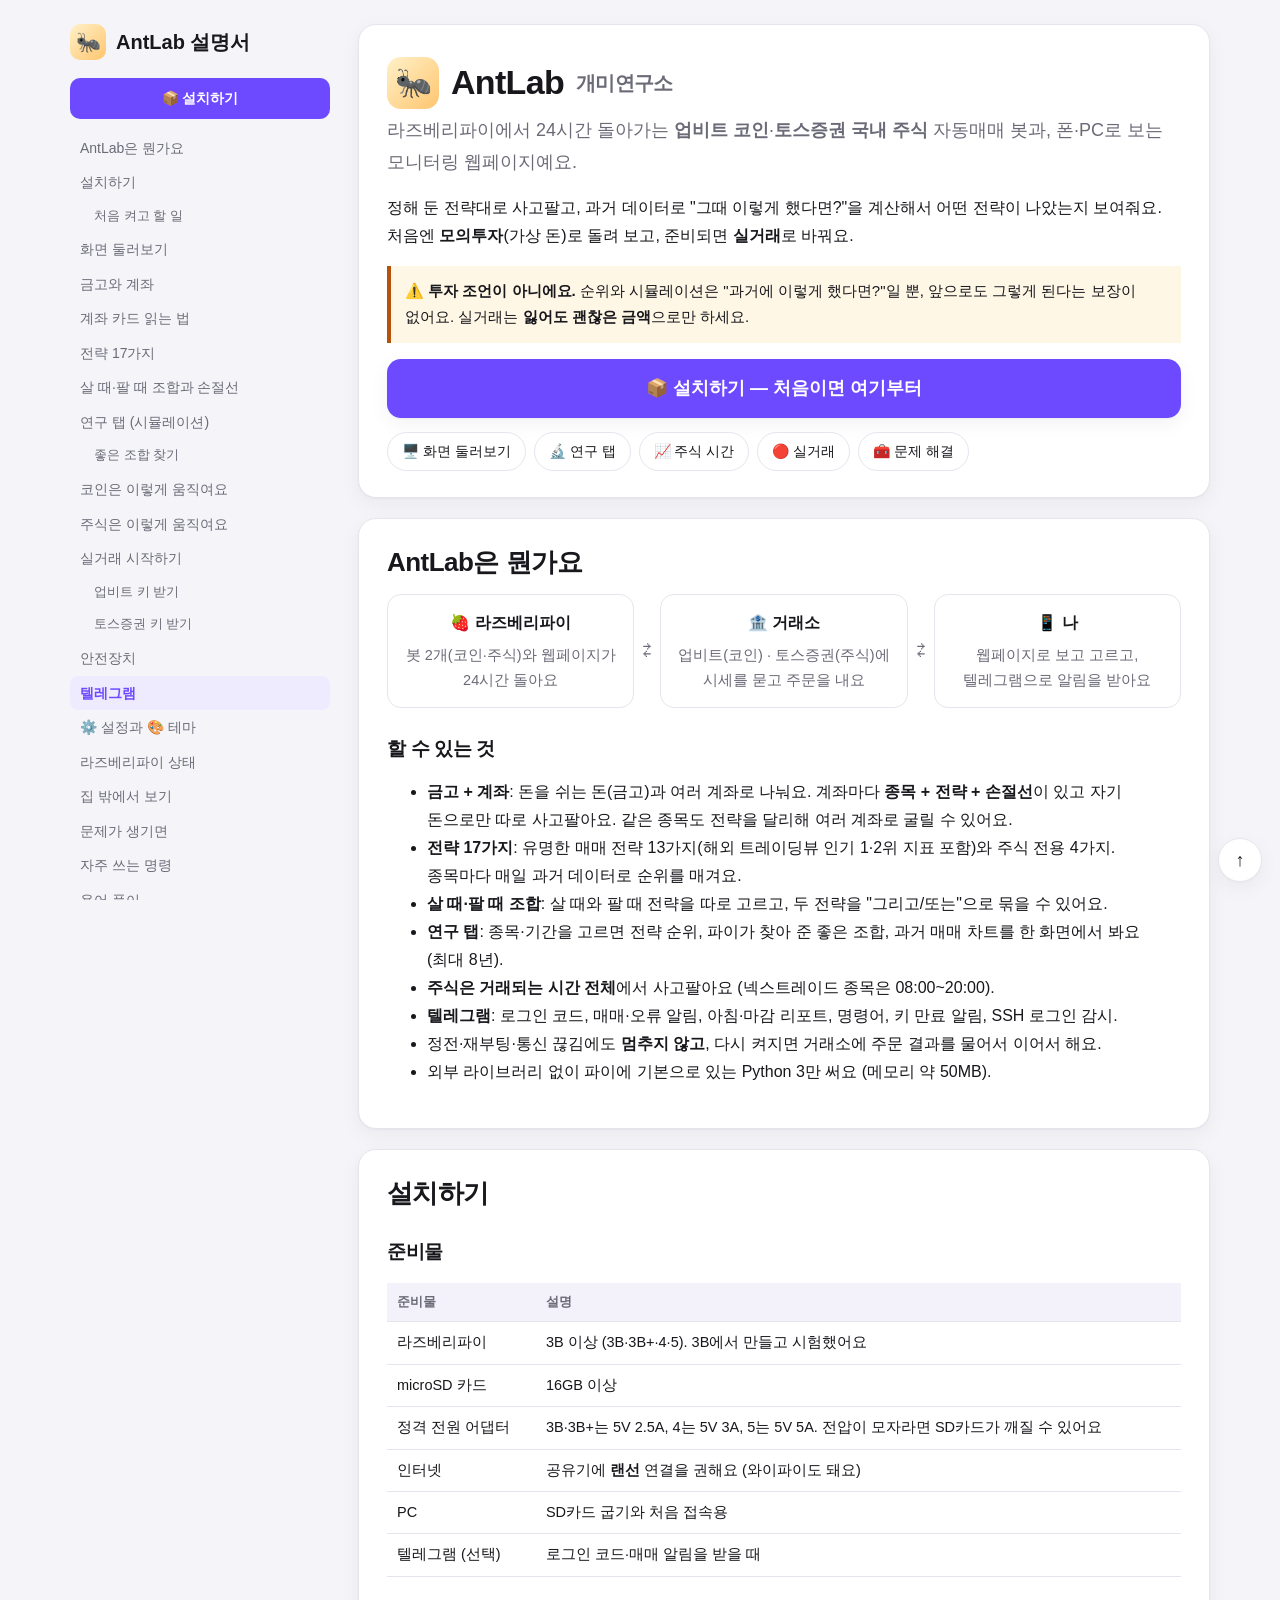
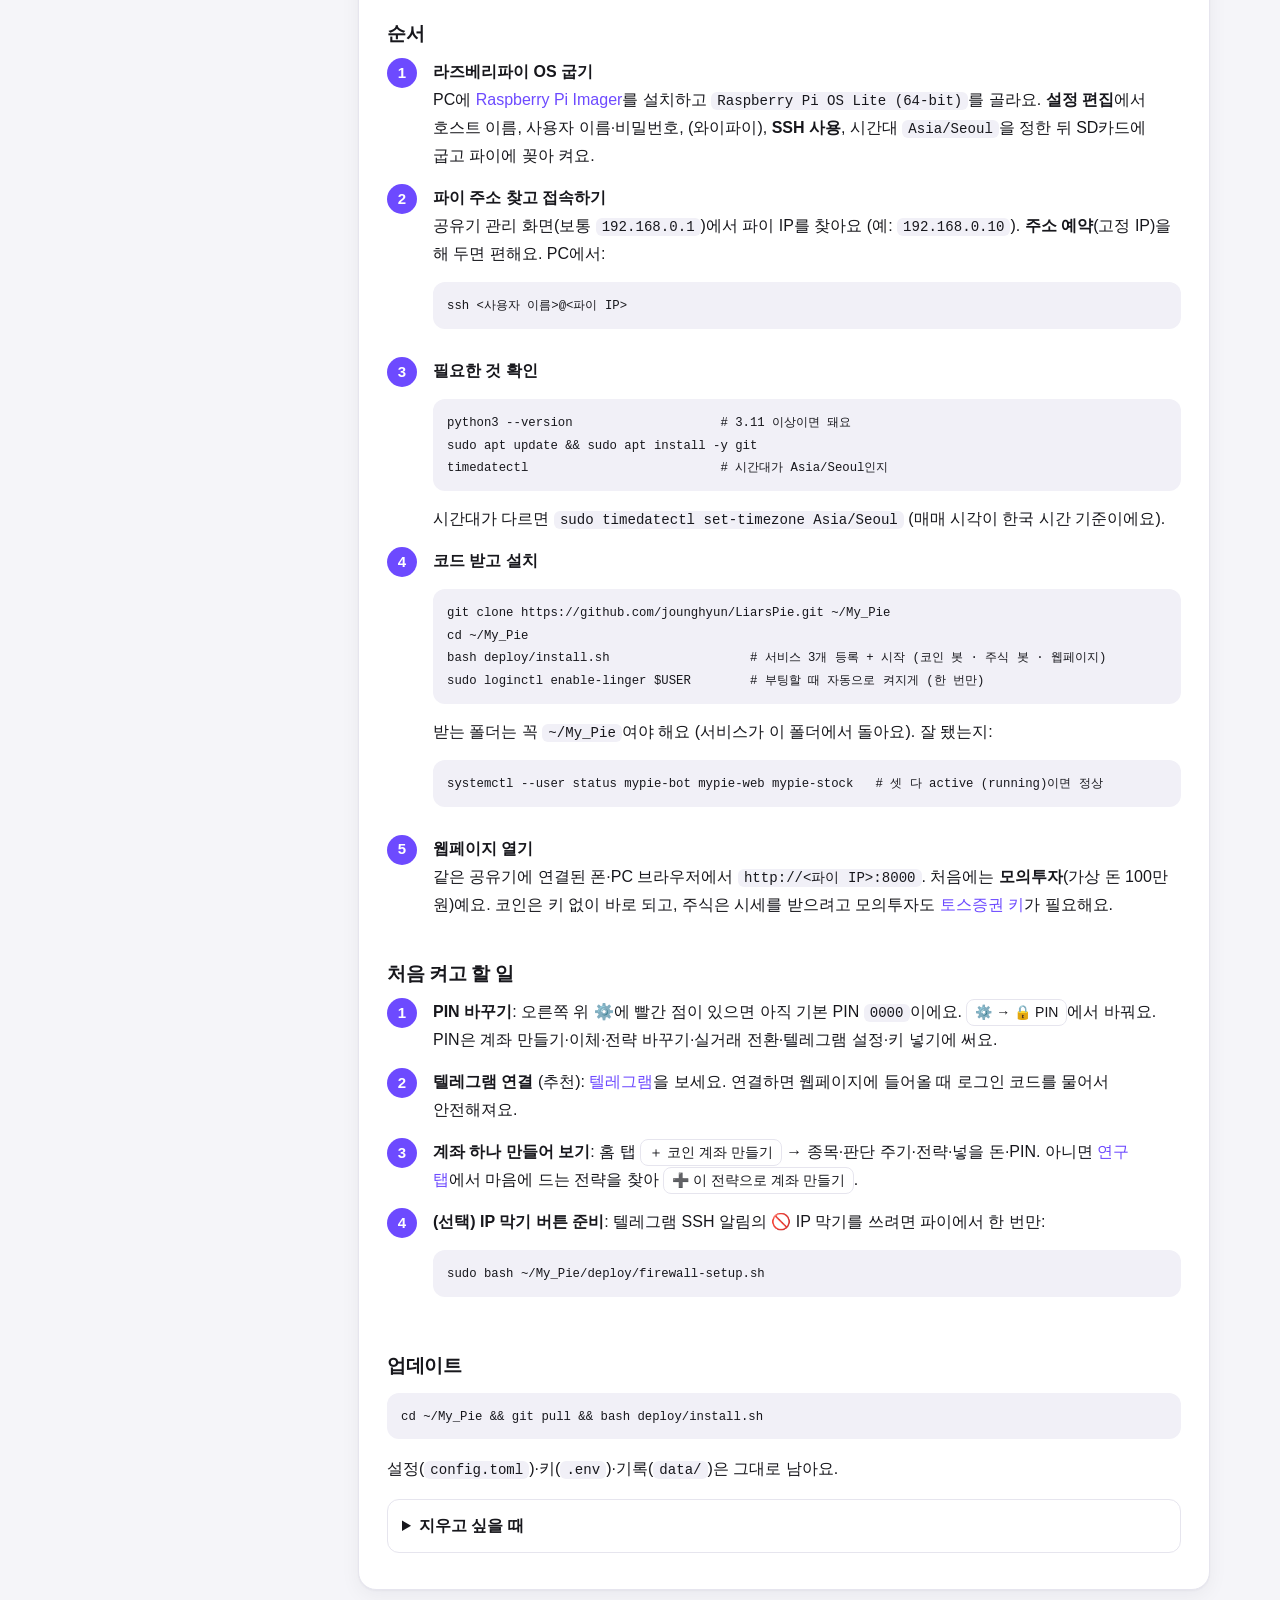
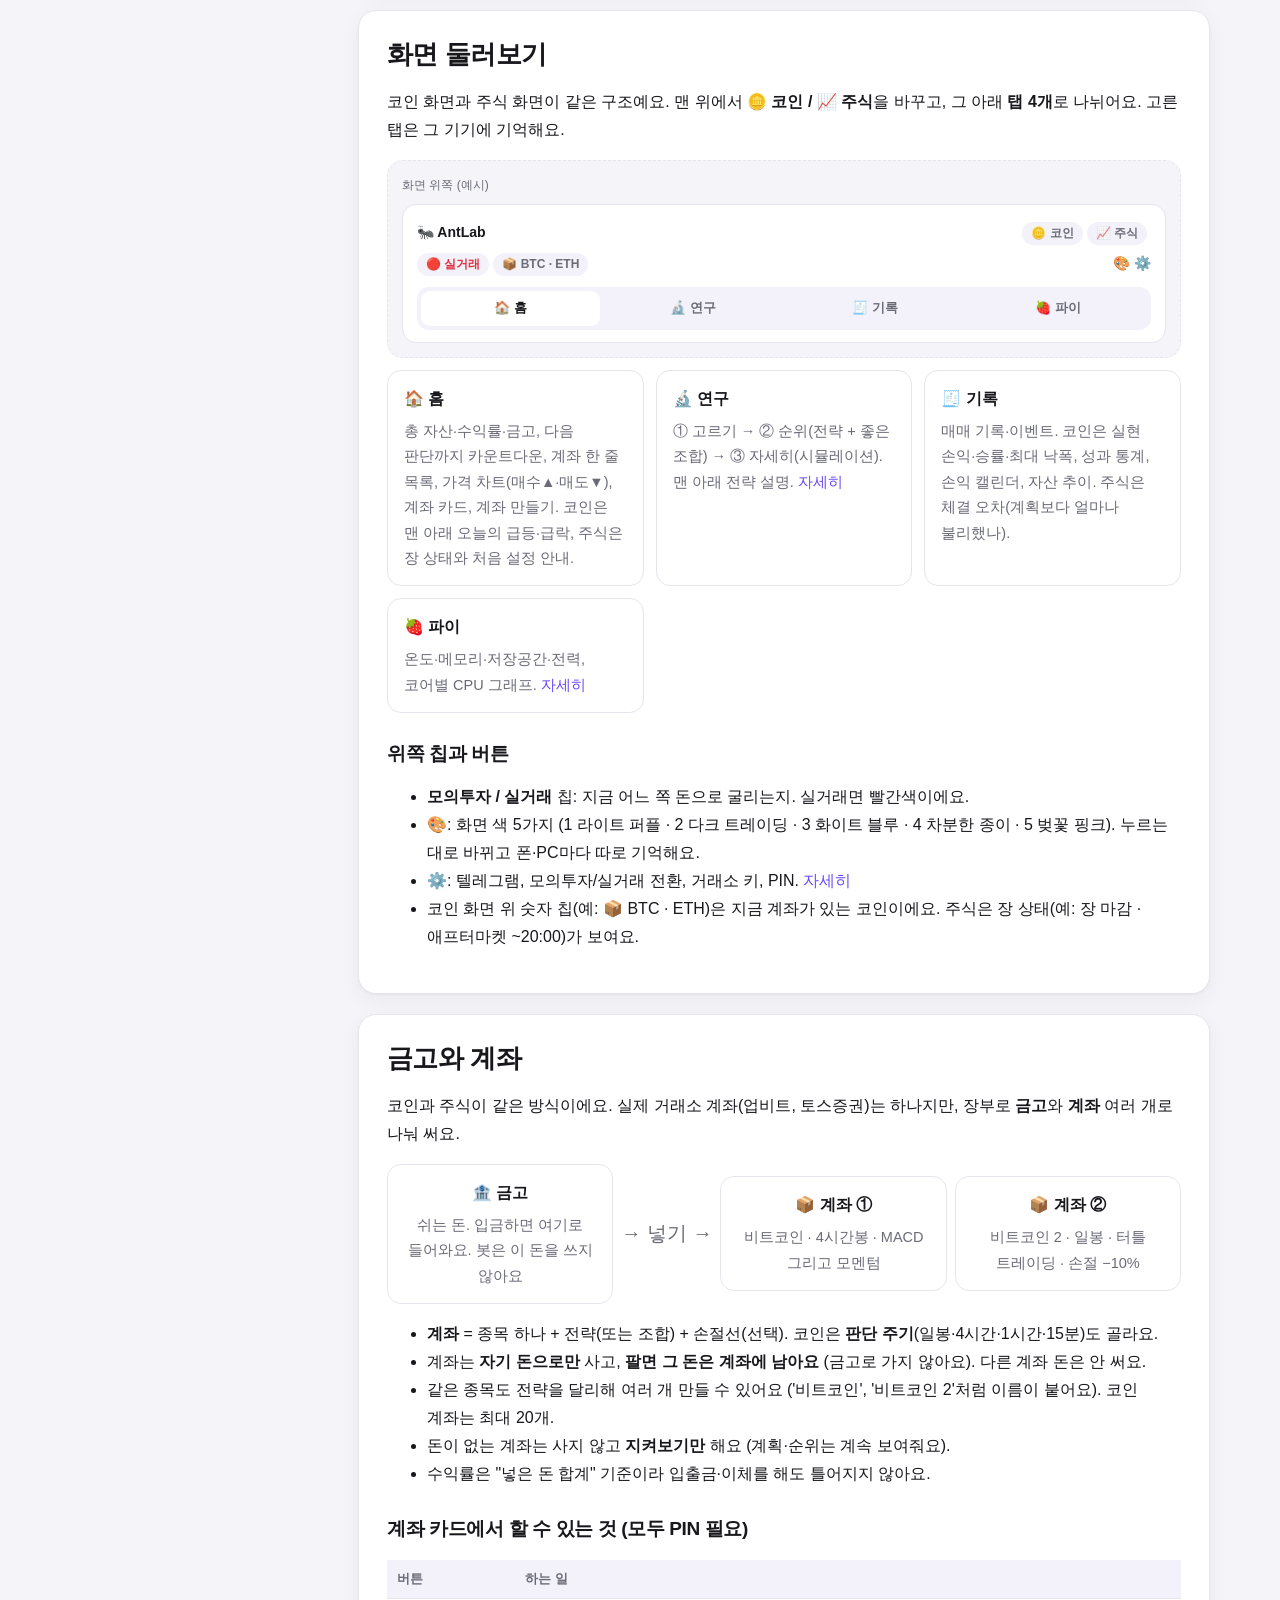
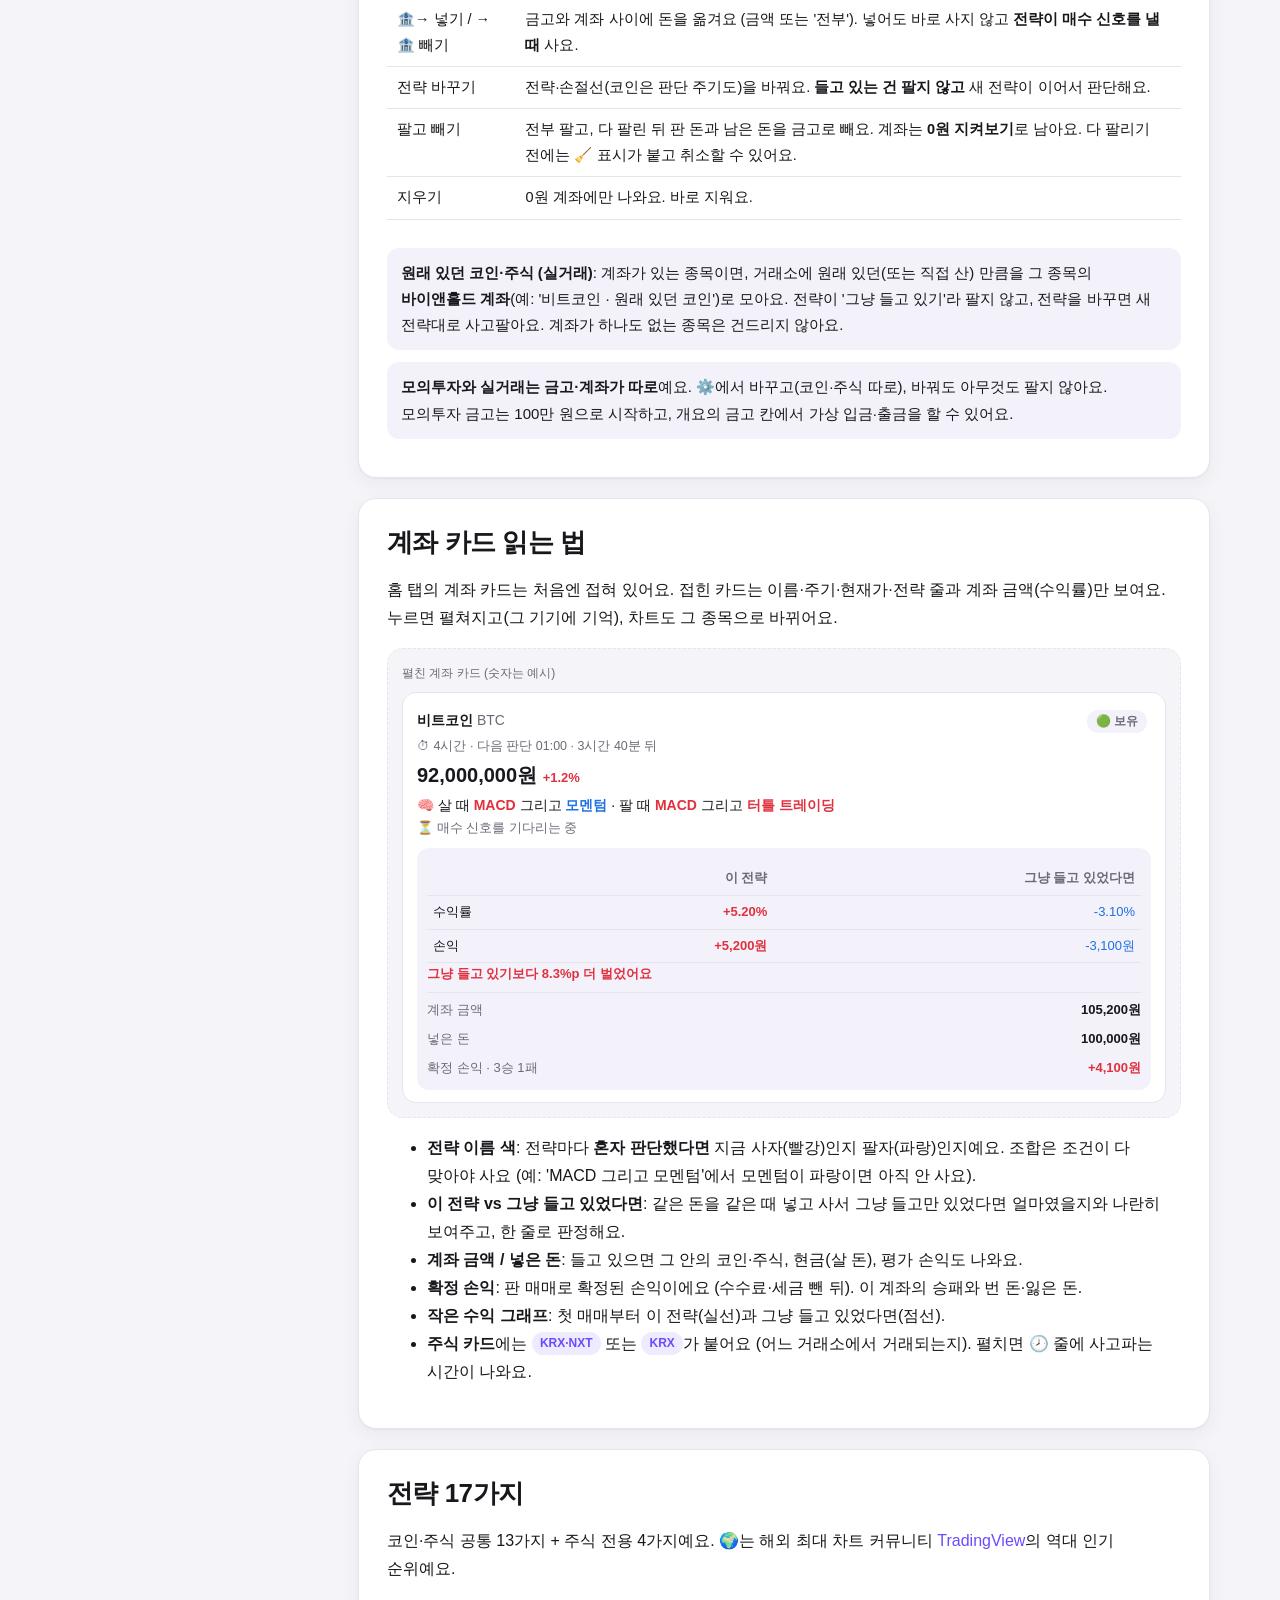
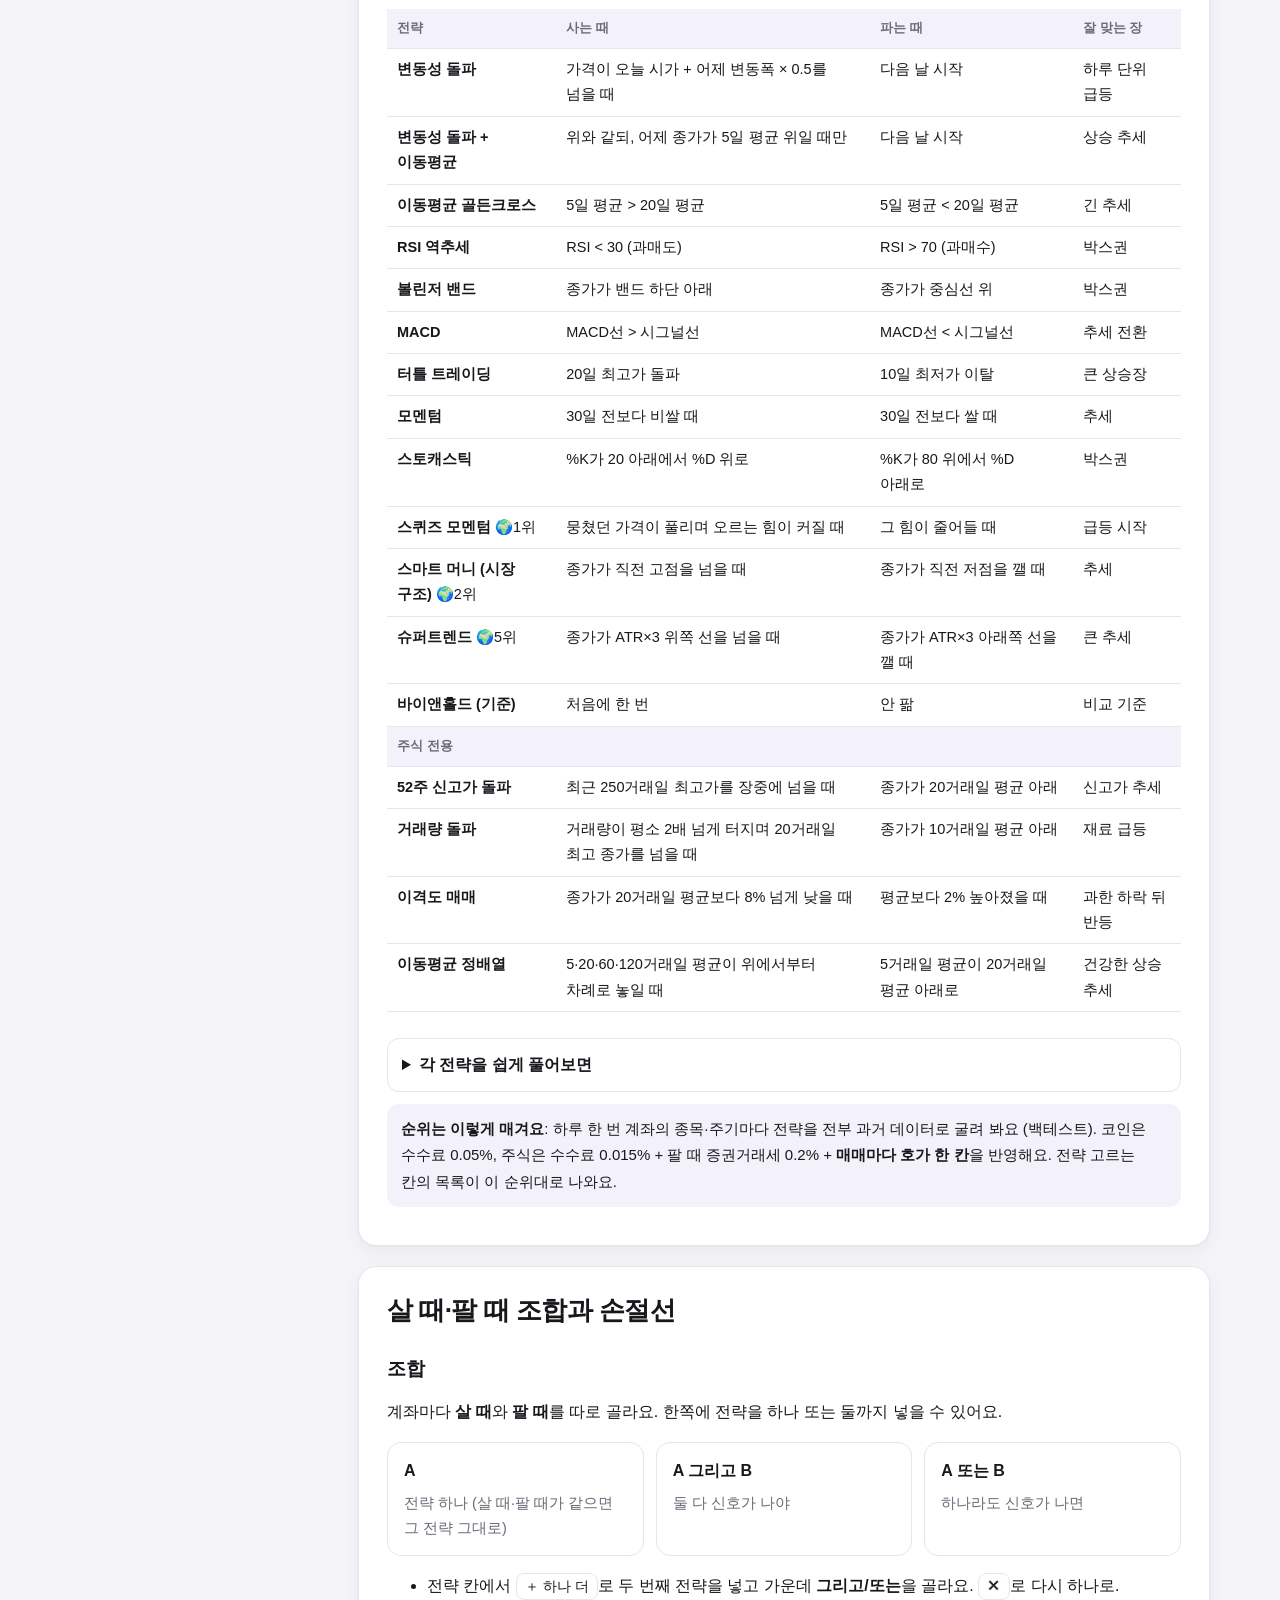
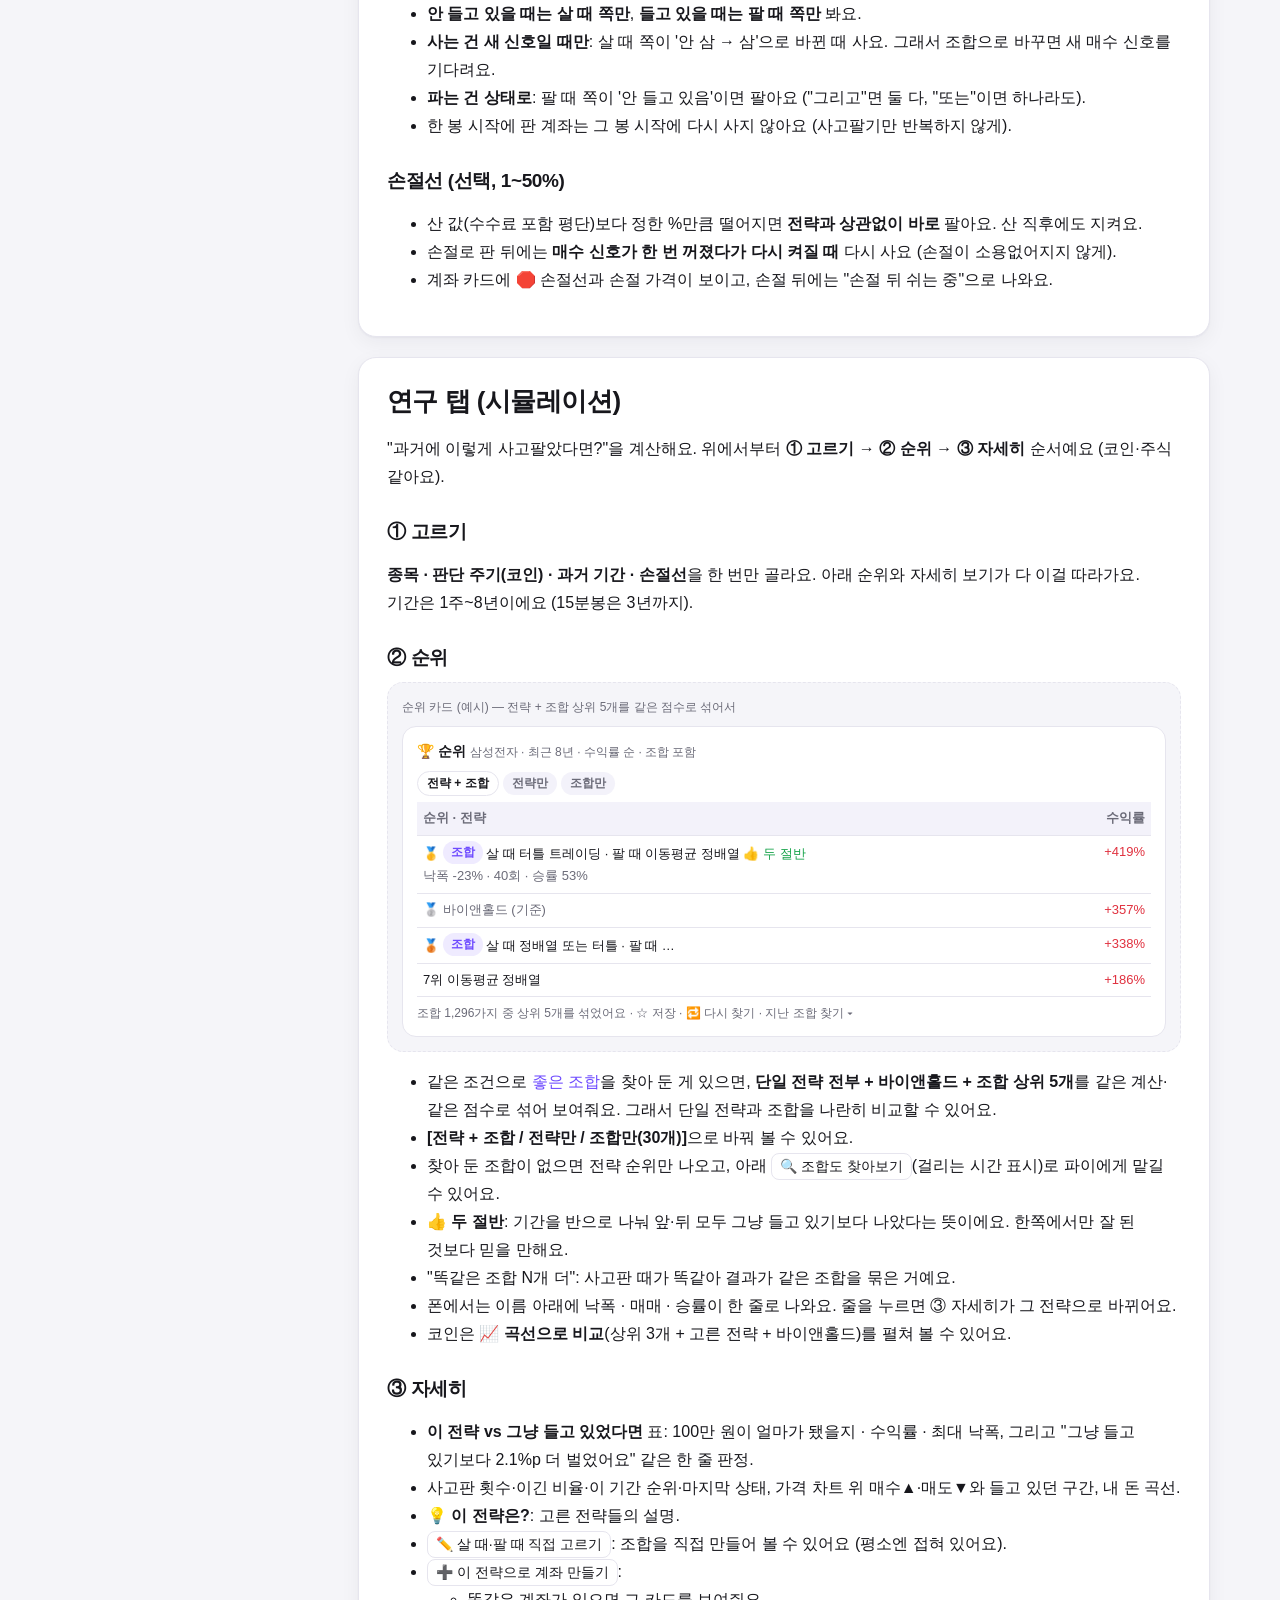
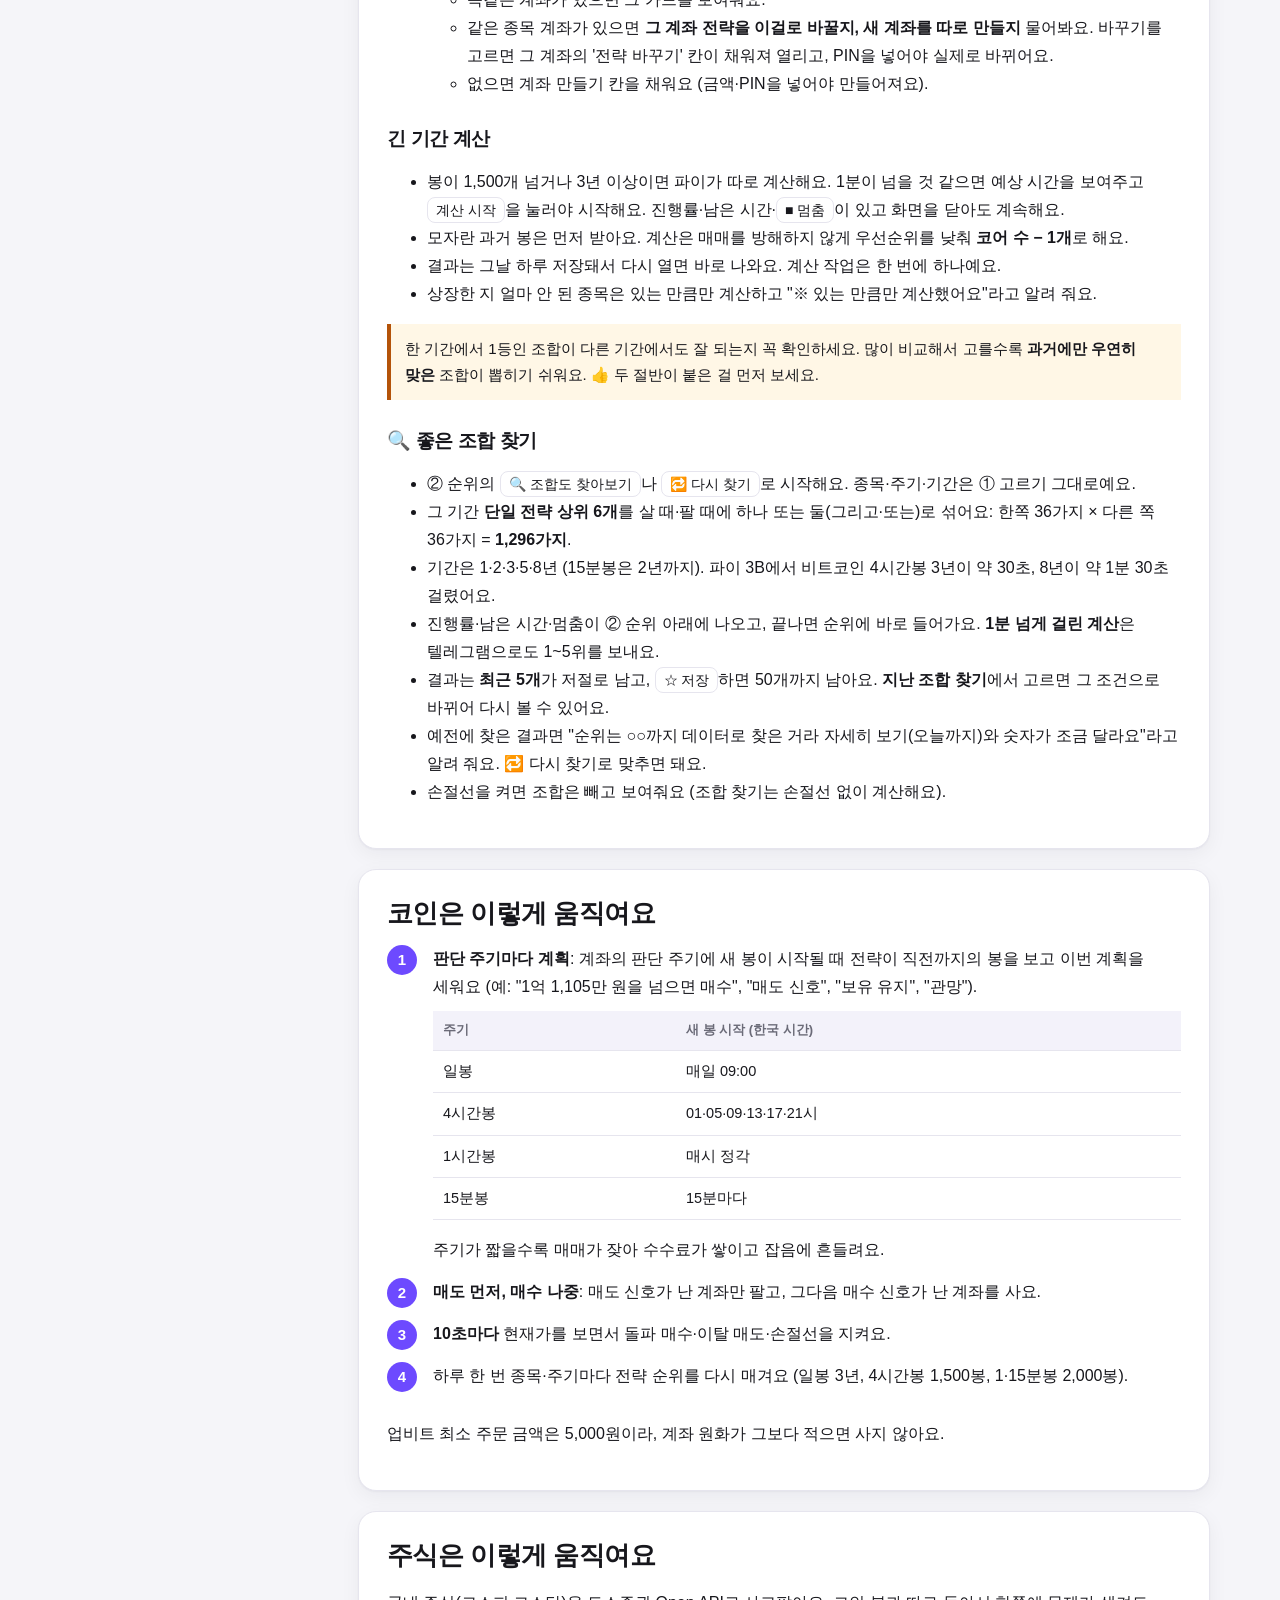
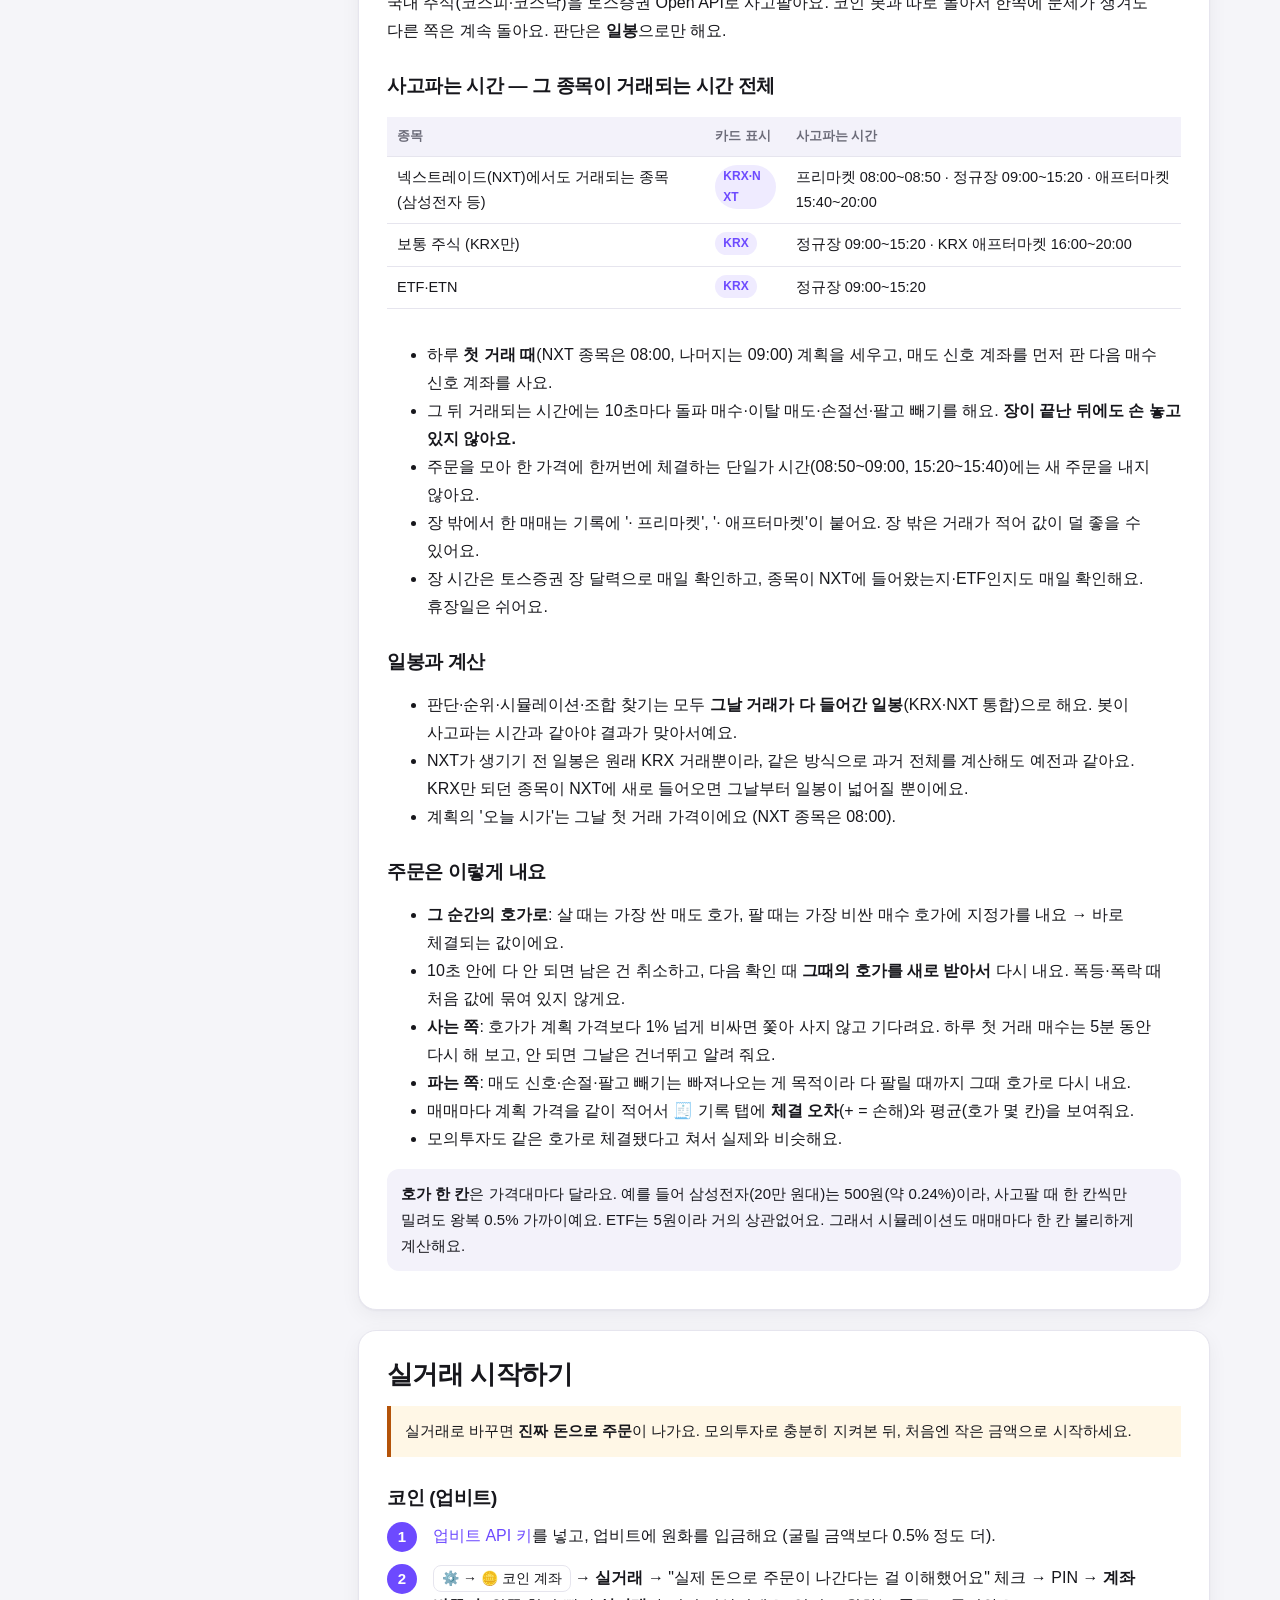
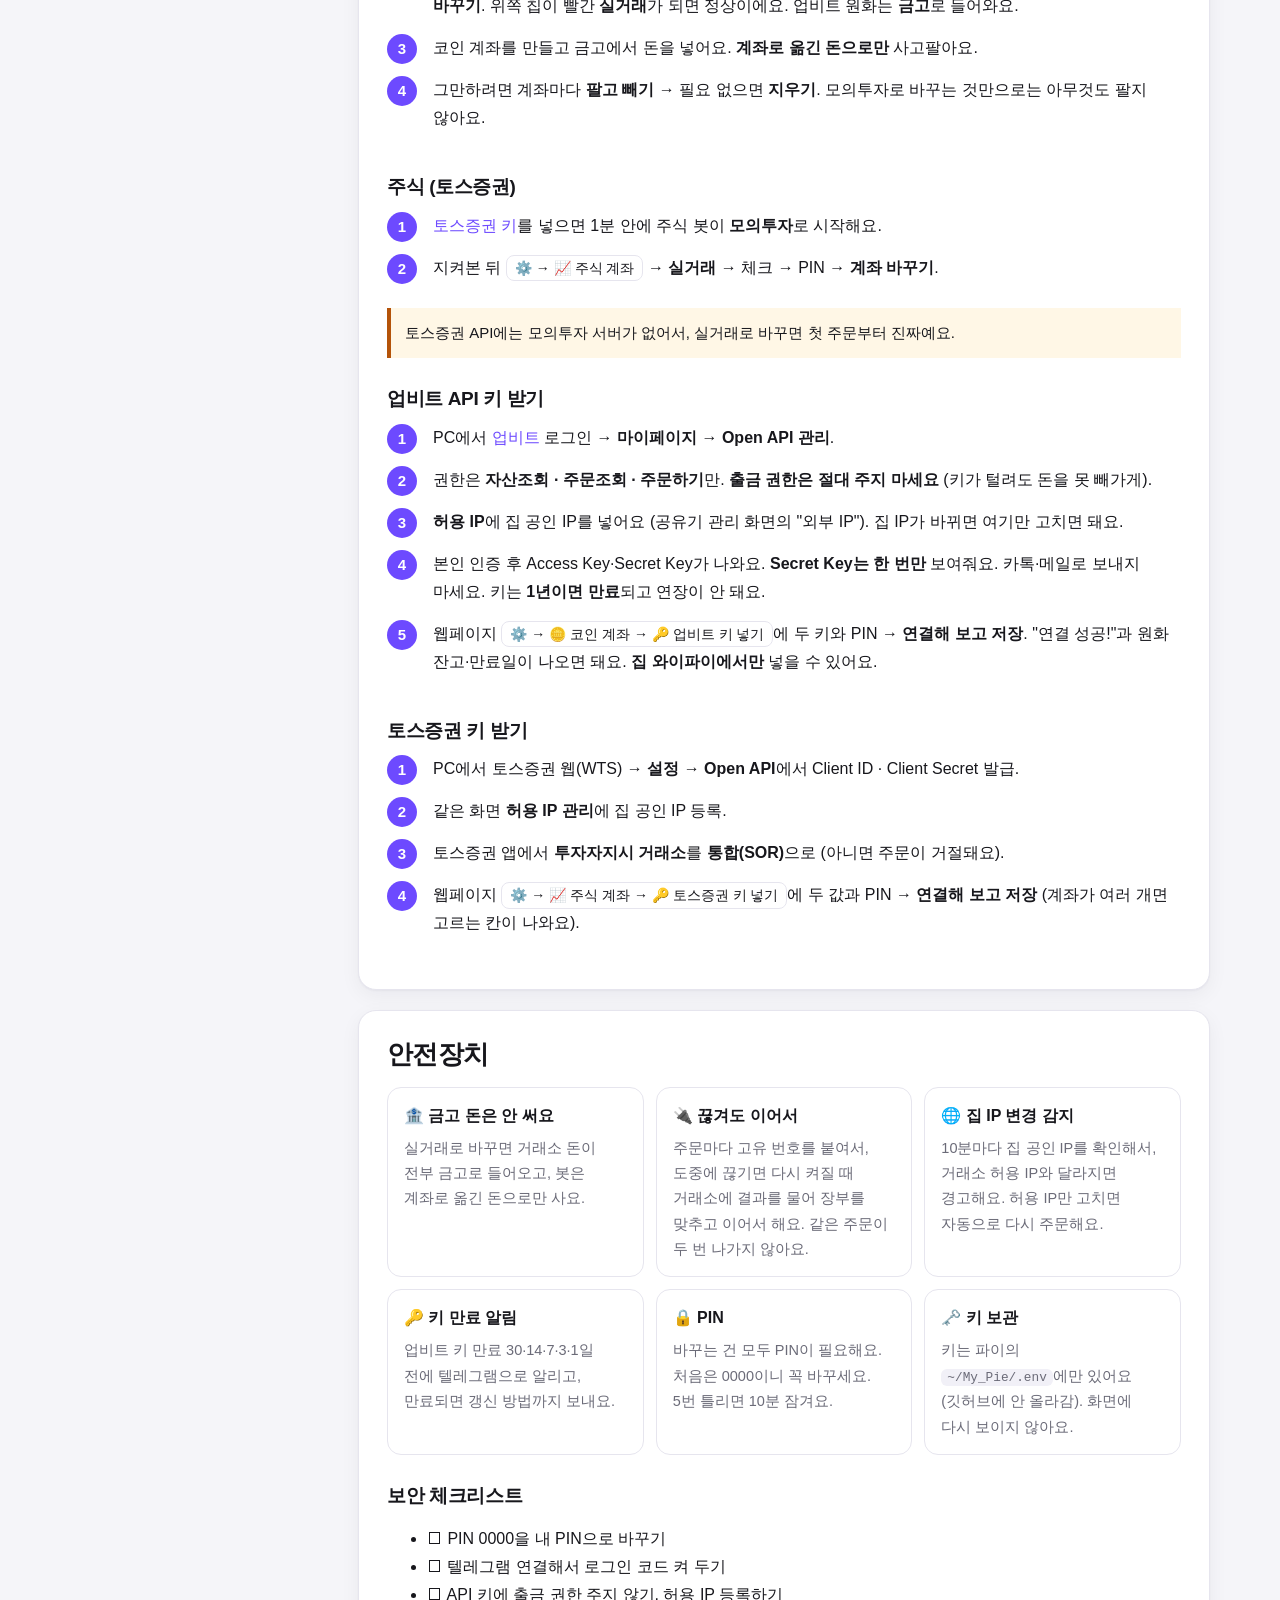
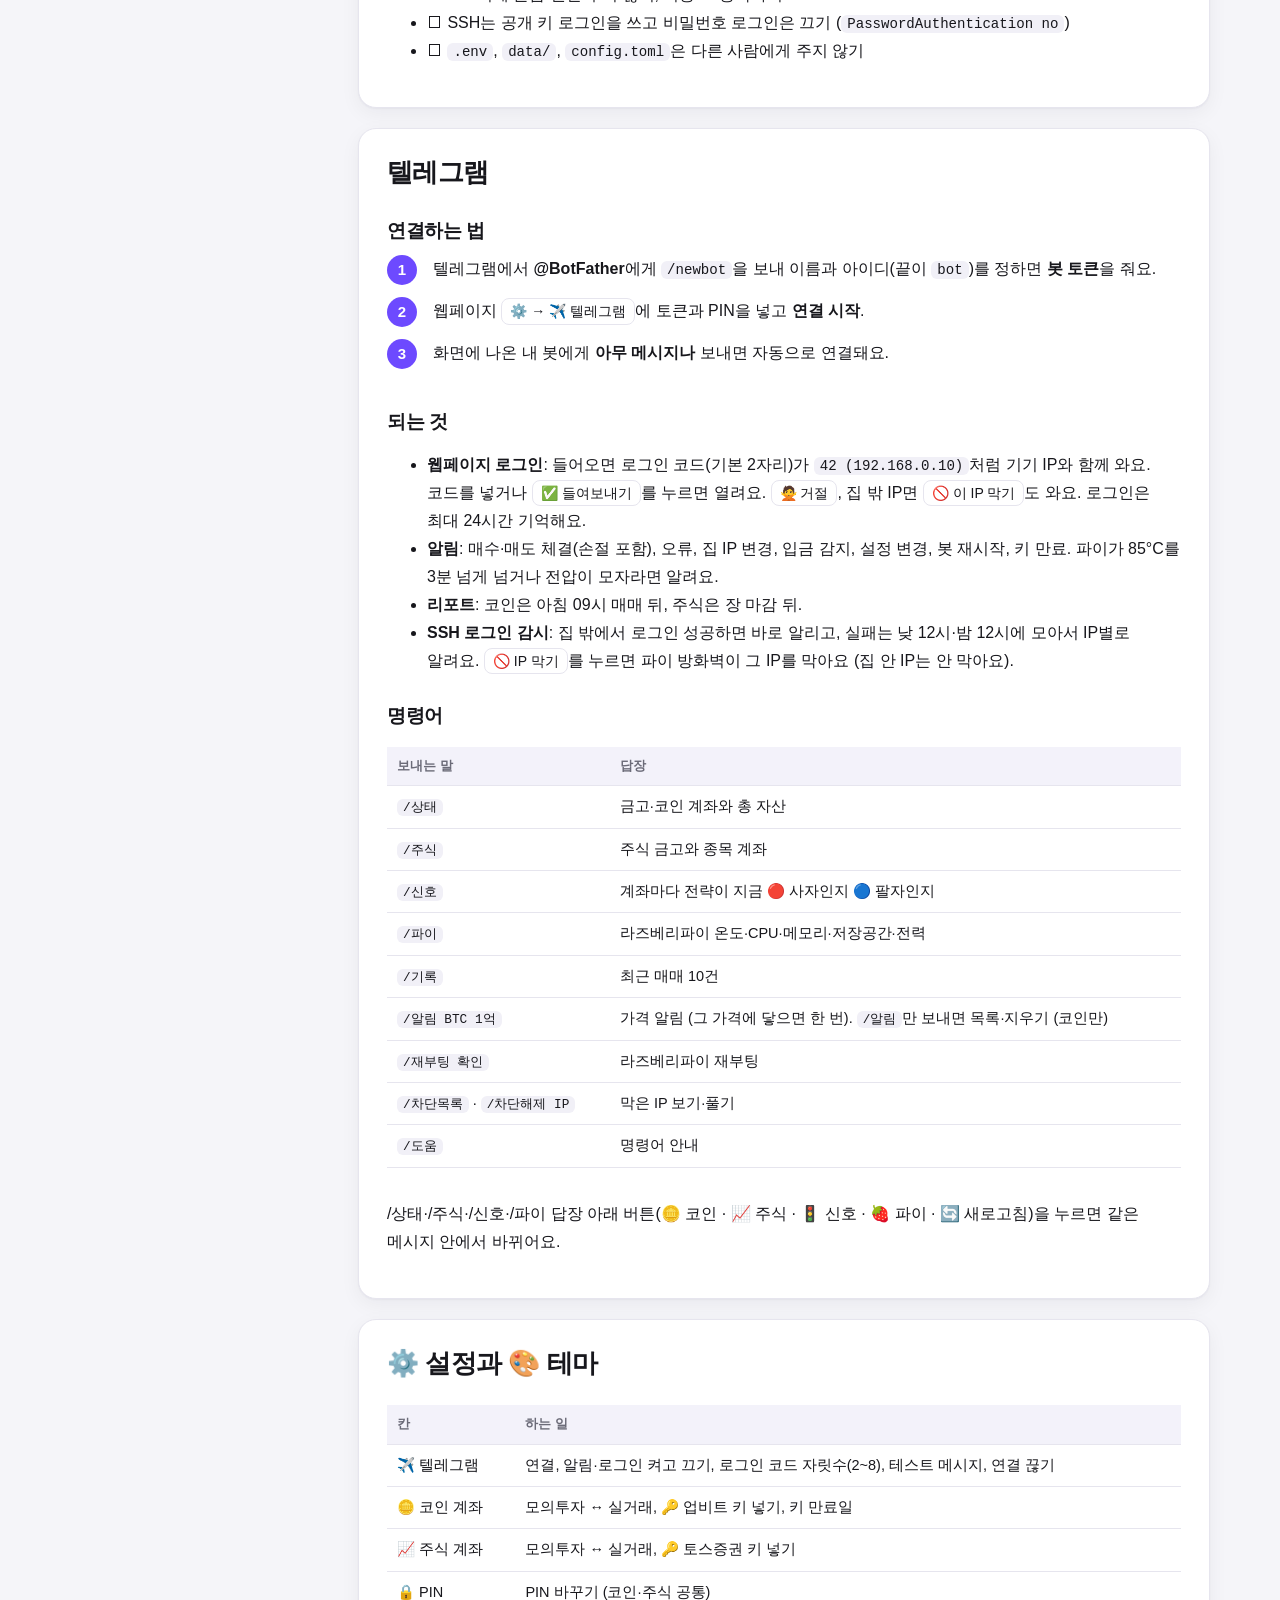
==== commit 90211439: "Put the install guide up front in the README and the manual" ====
--- a/docs/index.html
+++ b/docs/index.html
@@ -53,6 +53,11 @@
   .lead { font-size: 18px; color: var(--muted); margin: 0 0 14px; }
   .pills { display: flex; flex-wrap: wrap; gap: 8px; margin: 14px 0 0; }
   .pills a { background: var(--card); border: 1px solid var(--line); border-radius: 999px; padding: 6px 14px; font-size: 14px; color: var(--text); }
+  .cta { display: block; text-align: center; margin: 16px 0 4px; padding: 14px 18px; border-radius: 14px; background: var(--brand); color: #fff;
+         font-size: 18px; font-weight: 750; box-shadow: var(--shadow); }
+  .cta:hover { text-decoration: none; filter: brightness(1.05); }
+  .toc-install { display: block; margin: 0 0 12px; padding: 8px 10px; border-radius: 10px; background: var(--brand); color: #fff; font-weight: 700; text-align: center; }
+  .toc-install:hover { text-decoration: none; filter: brightness(1.05); }
   .note { background: var(--soft); border-radius: 12px; padding: 12px 14px; margin: 12px 0; font-size: 15px; }
   .warn { background: var(--warn-bg); border-left: 4px solid var(--warn); border-radius: 0; padding: 12px 14px; margin: 12px 0; font-size: 15px; }
   .grid2 { display: grid; grid-template-columns: repeat(auto-fit, minmax(240px, 1fr)); gap: 12px; margin: 12px 0; }
@@ -111,6 +116,7 @@
   <nav class="toc" id="toc" aria-label="목차">
     <div class="brand"><span class="logo">🐜</span>AntLab 설명서
       <button type="button" class="menu-btn" id="menuBtn" aria-expanded="false">목차 ☰</button></div>
+    <a class="toc-install" href="#install">📦 설치하기</a>
     <ol>
       <li><a href="#about">AntLab은 뭔가요</a></li>
       <li><a href="#install">설치하기</a></li>
@@ -144,8 +150,9 @@
       <p class="lead">라즈베리파이에서 24시간 돌아가는 <b>업비트 코인</b>·<b>토스증권 국내 주식</b> 자동매매 봇과, 폰·PC로 보는 모니터링 웹페이지예요.</p>
       <p>정해 둔 전략대로 사고팔고, 과거 데이터로 "그때 이렇게 했다면?"을 계산해서 어떤 전략이 나았는지 보여줘요. 처음엔 <b>모의투자</b>(가상 돈)로 돌려 보고, 준비되면 <b>실거래</b>로 바꿔요.</p>
       <div class="warn">⚠️ <b>투자 조언이 아니에요.</b> 순위와 시뮬레이션은 "과거에 이렇게 했다면?"일 뿐, 앞으로도 그렇게 된다는 보장이 없어요. 실거래는 <b>잃어도 괜찮은 금액</b>으로만 하세요.</div>
+      <a class="cta" href="#install">📦 설치하기 — 처음이면 여기부터</a>
       <div class="pills">
-        <a href="#install">📦 설치하기</a><a href="#screen">🖥️ 화면 둘러보기</a><a href="#research">🔬 연구 탭</a>
+        <a href="#screen">🖥️ 화면 둘러보기</a><a href="#research">🔬 연구 탭</a>
         <a href="#stock">📈 주식 시간</a><a href="#live">🔴 실거래</a><a href="#trouble">🧰 문제 해결</a>
       </div>
     </section>
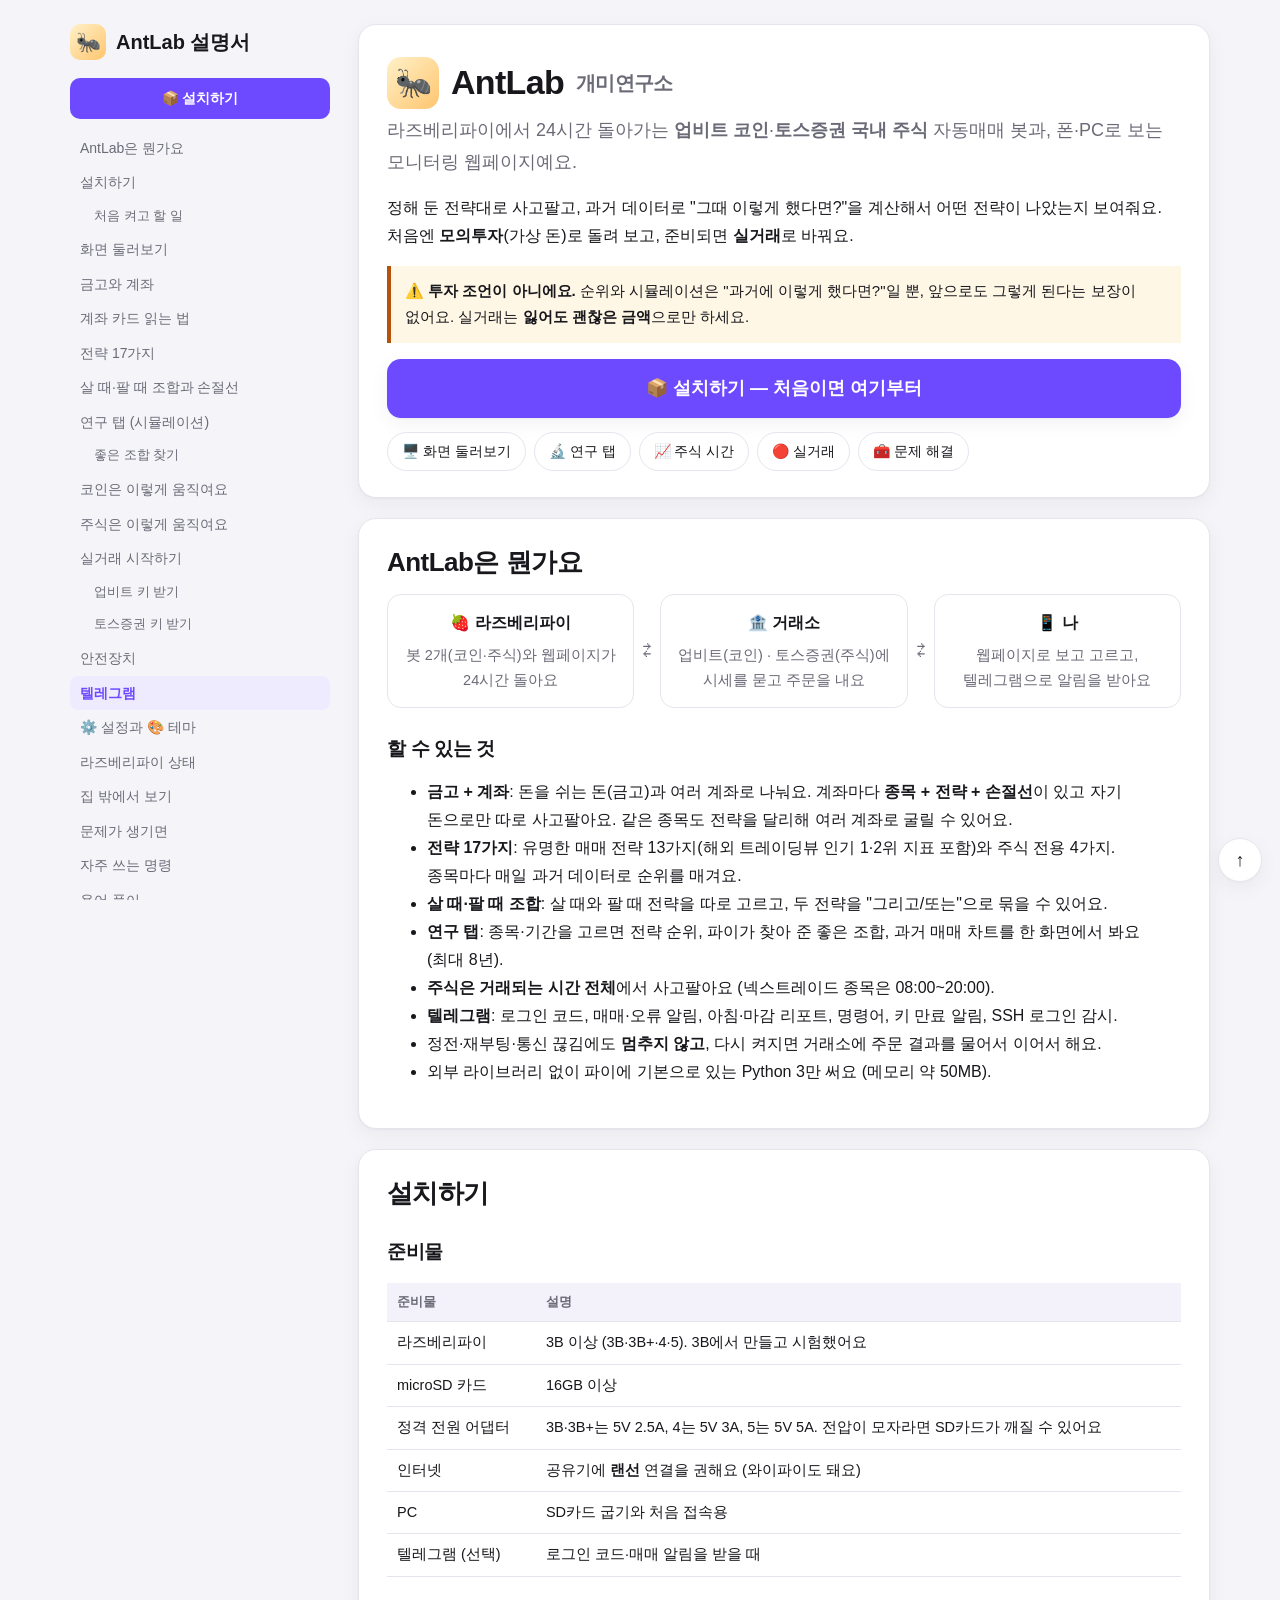
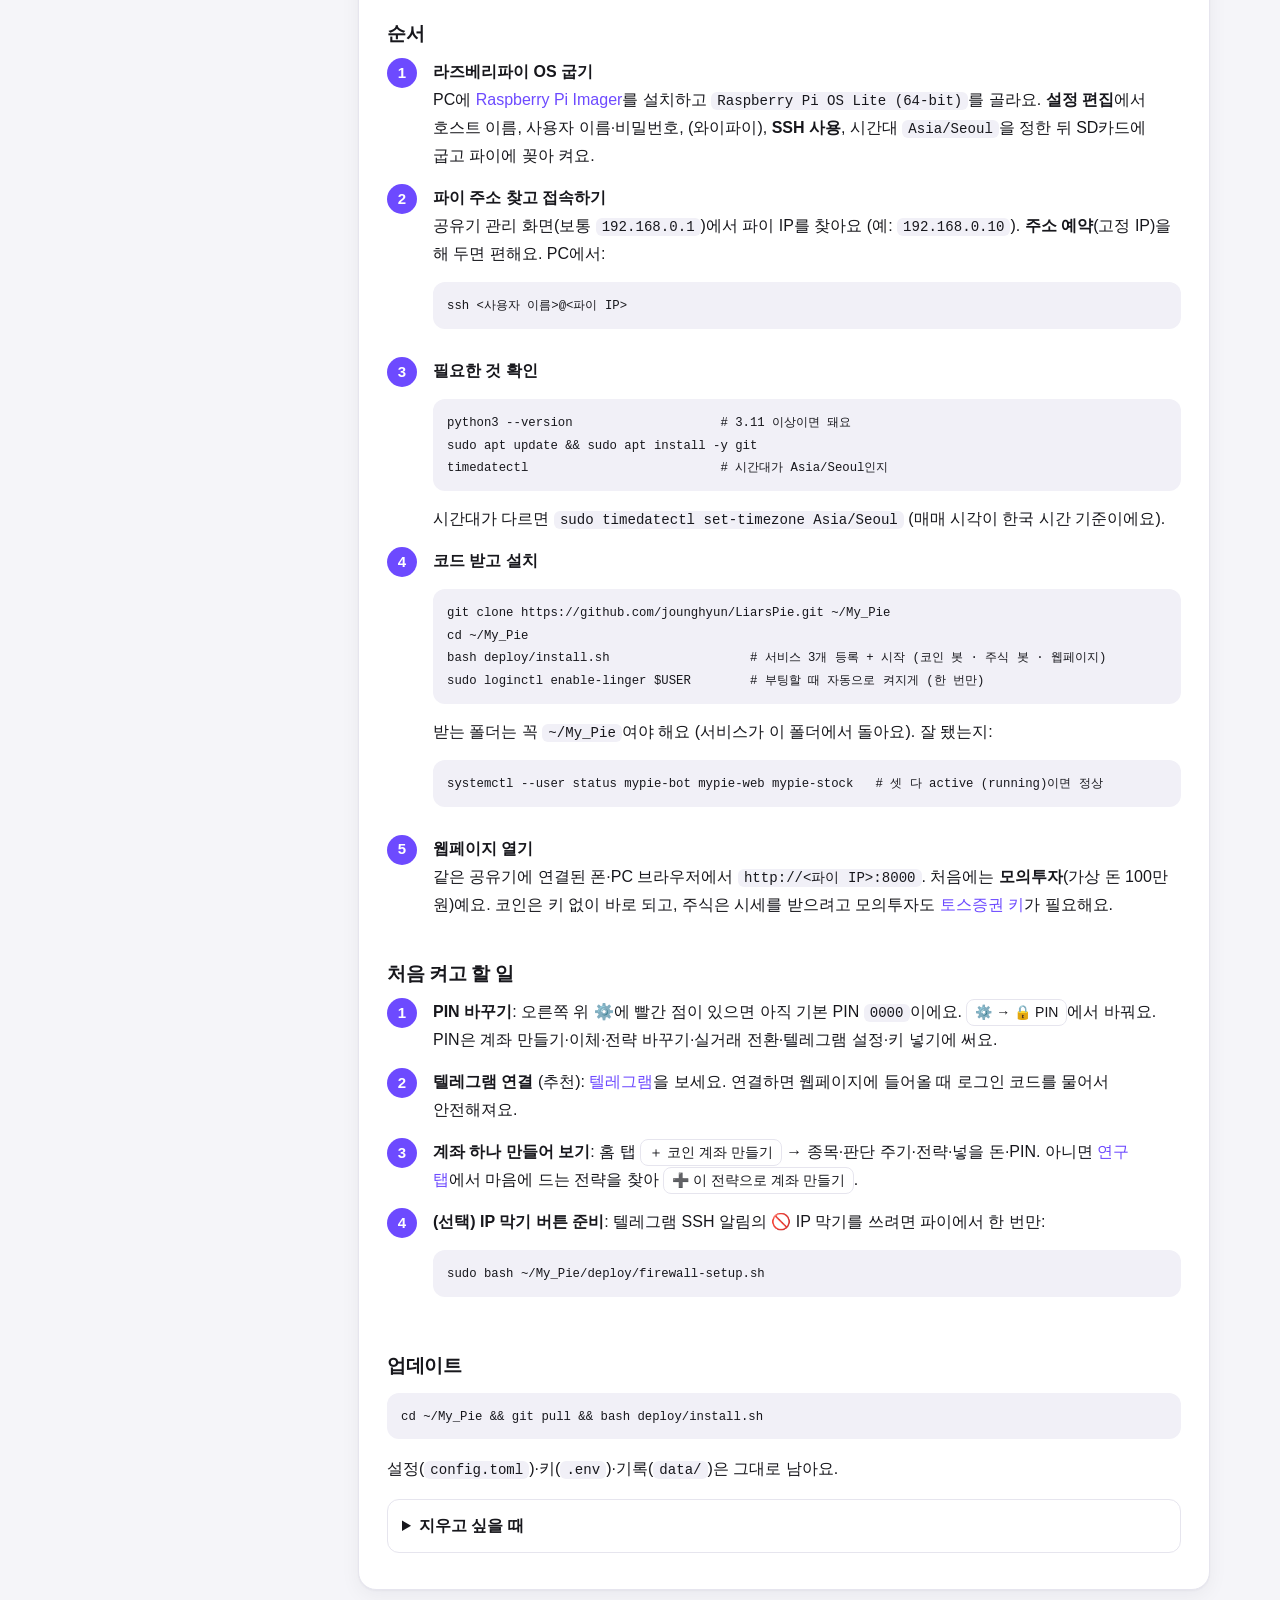
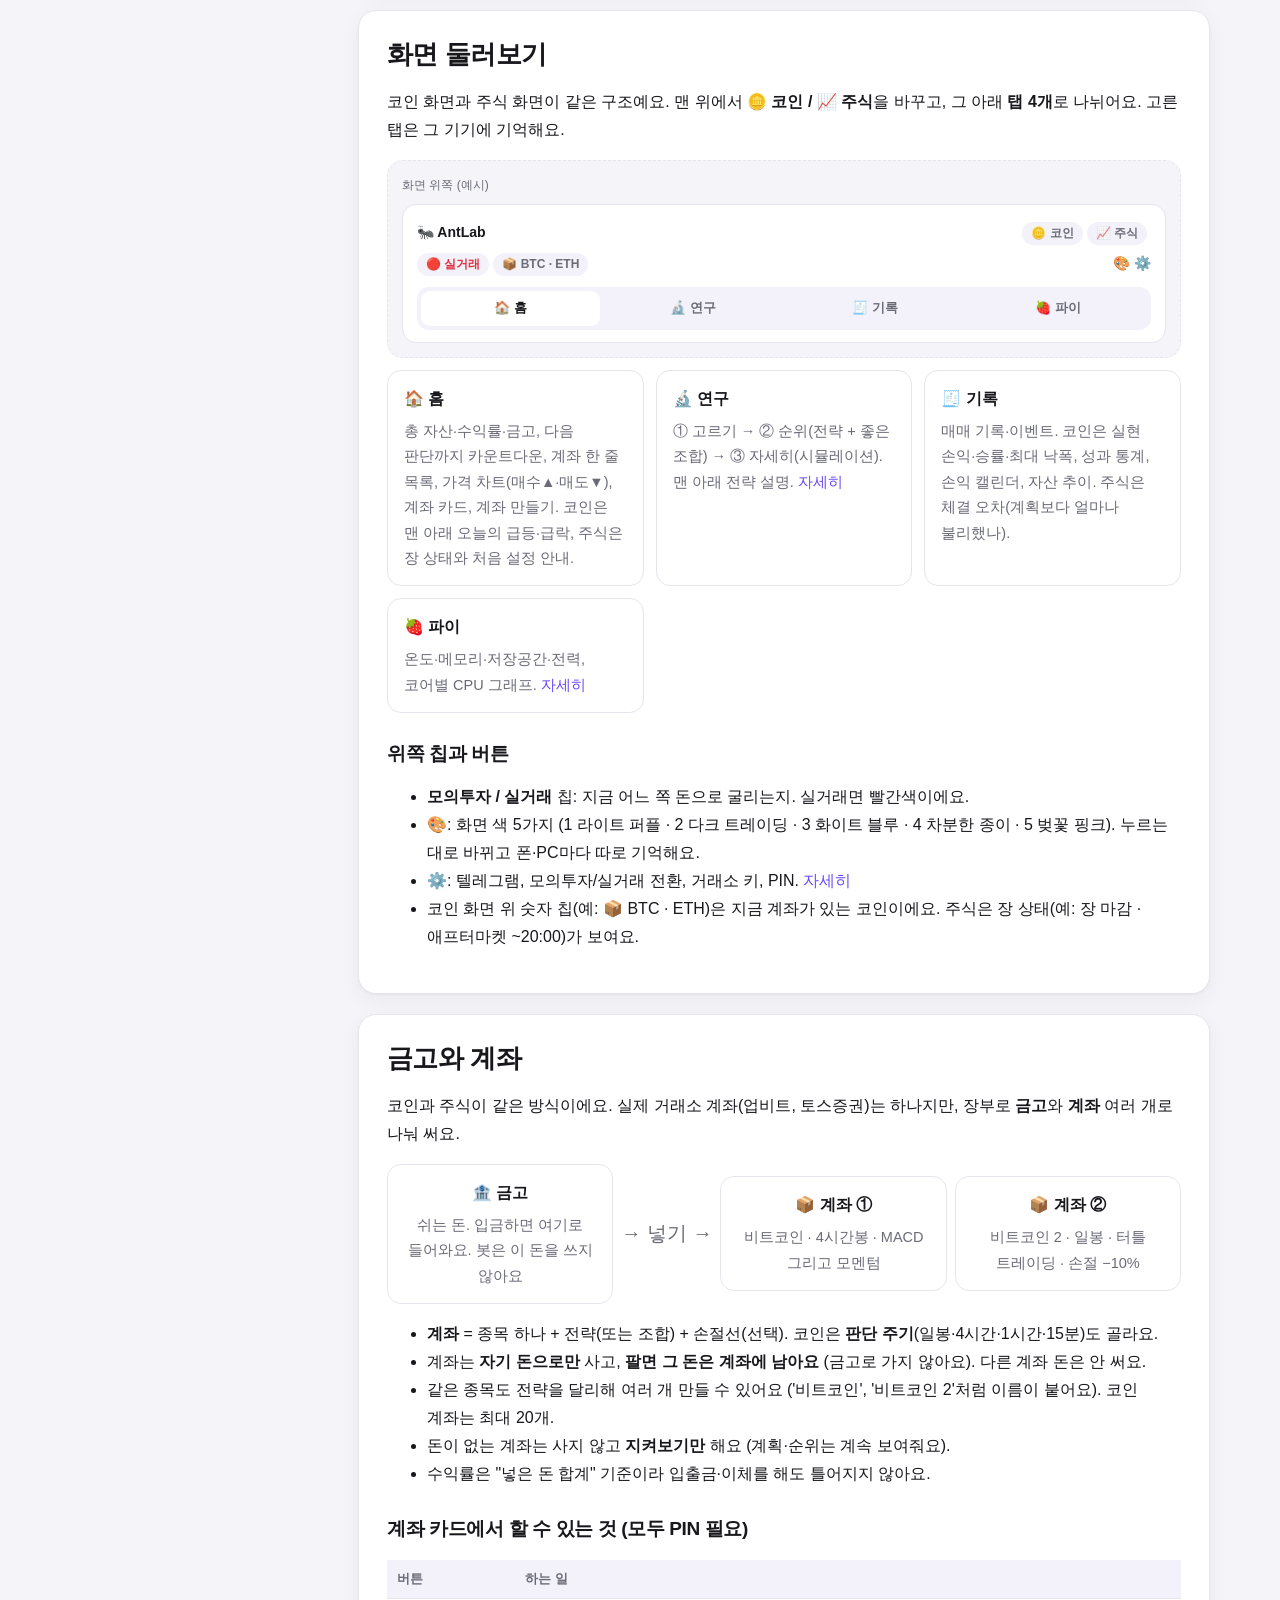
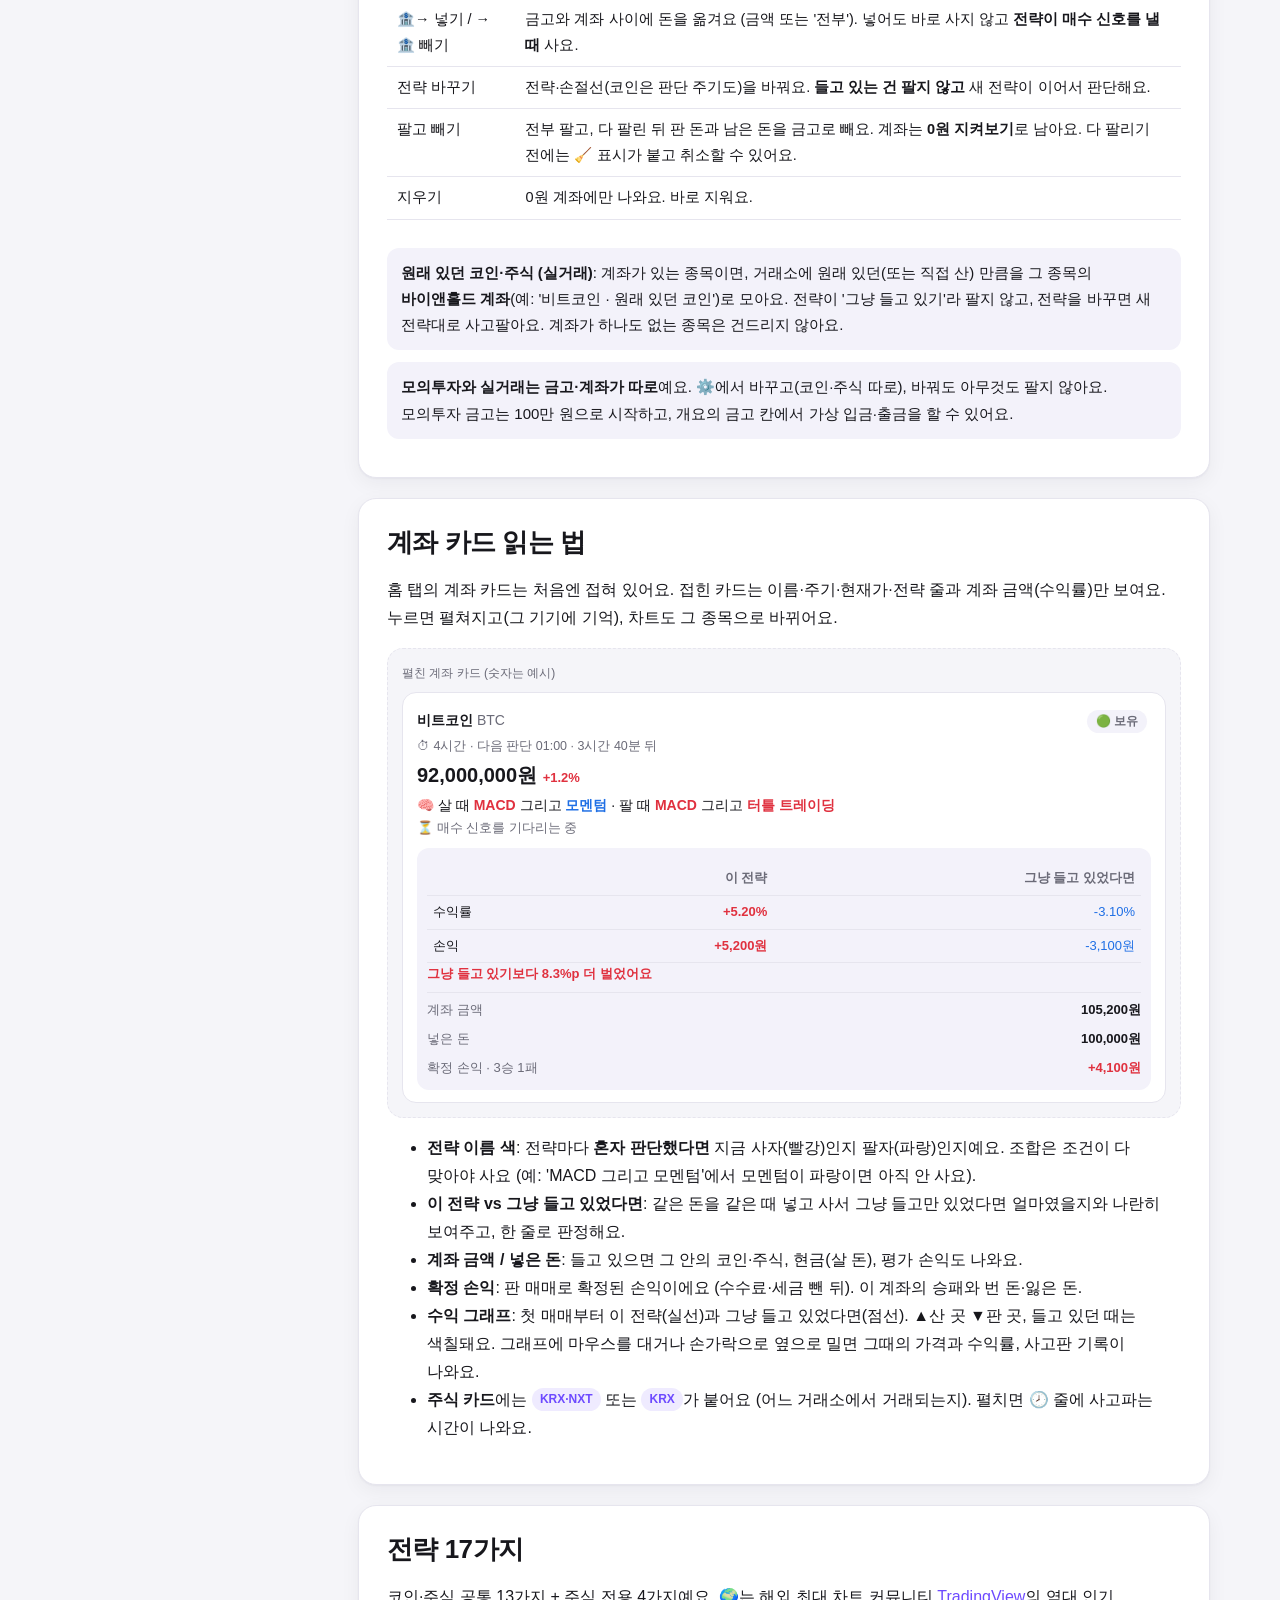
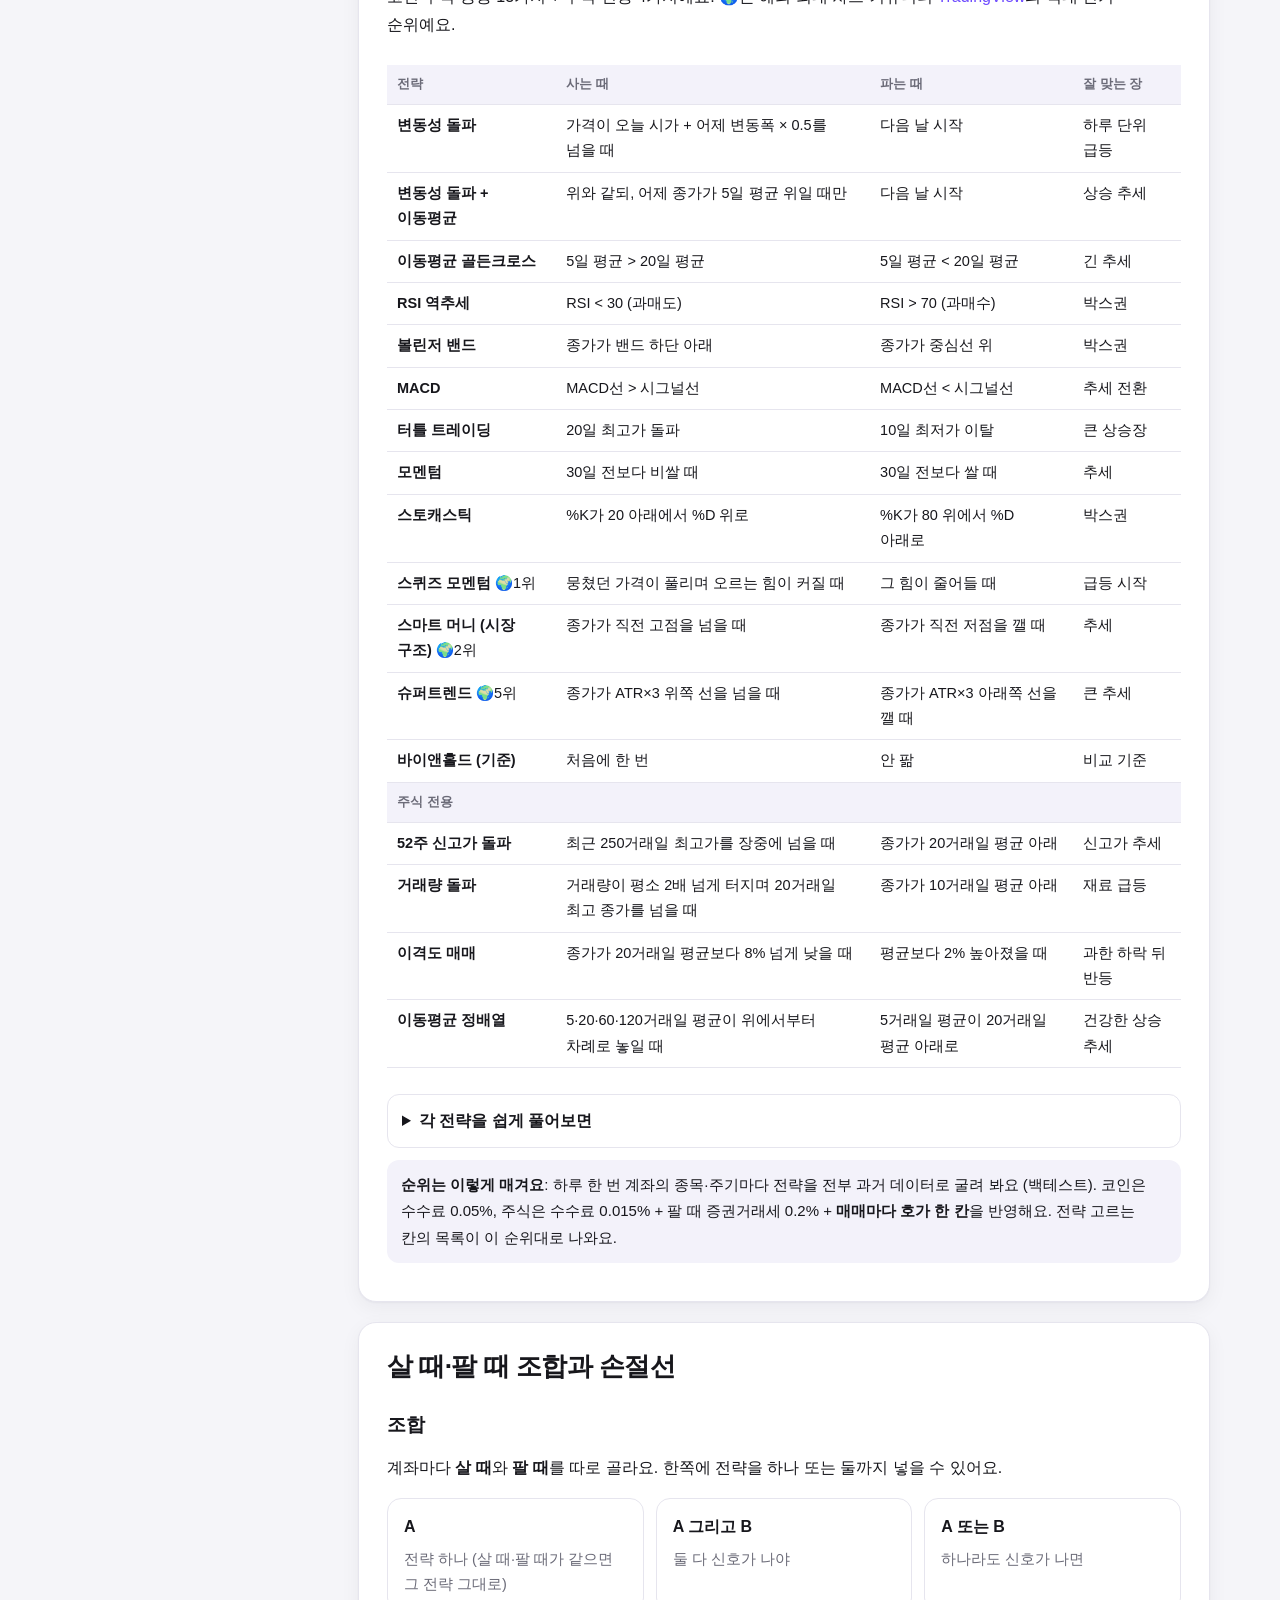
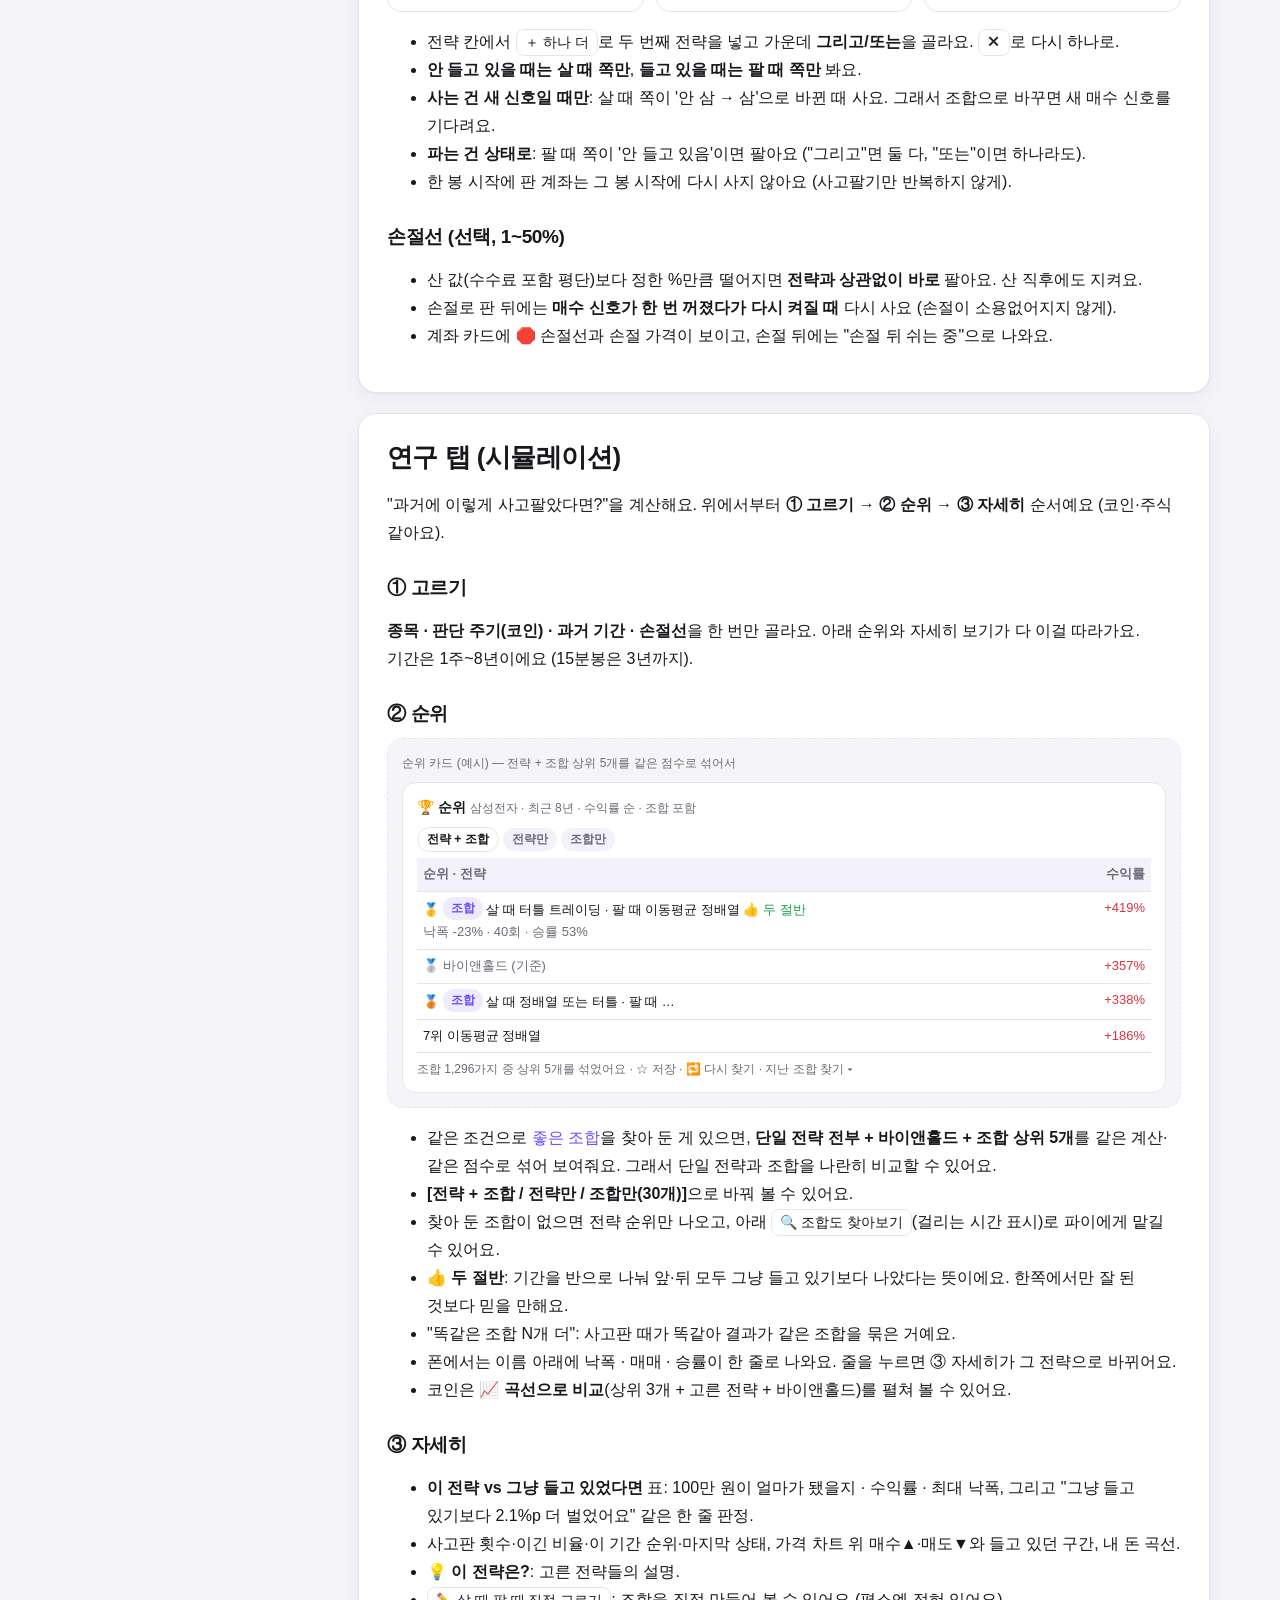
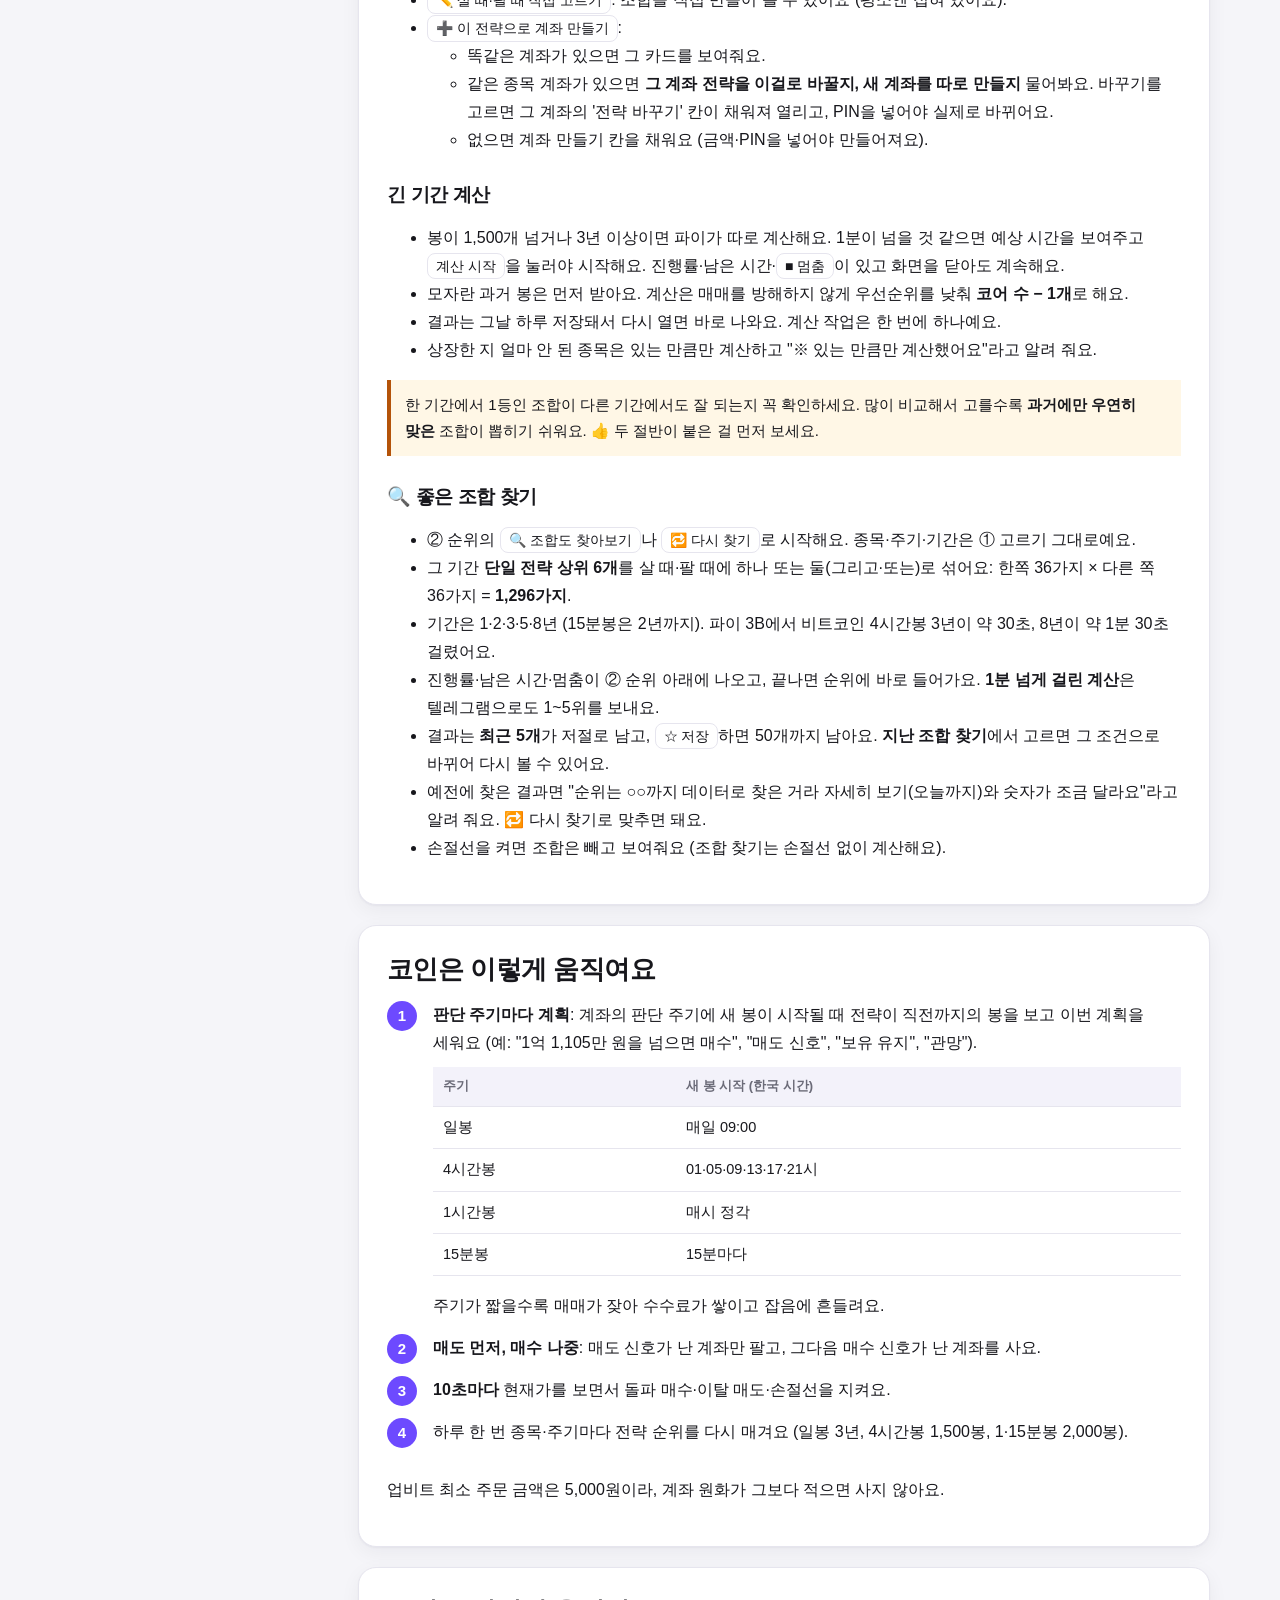
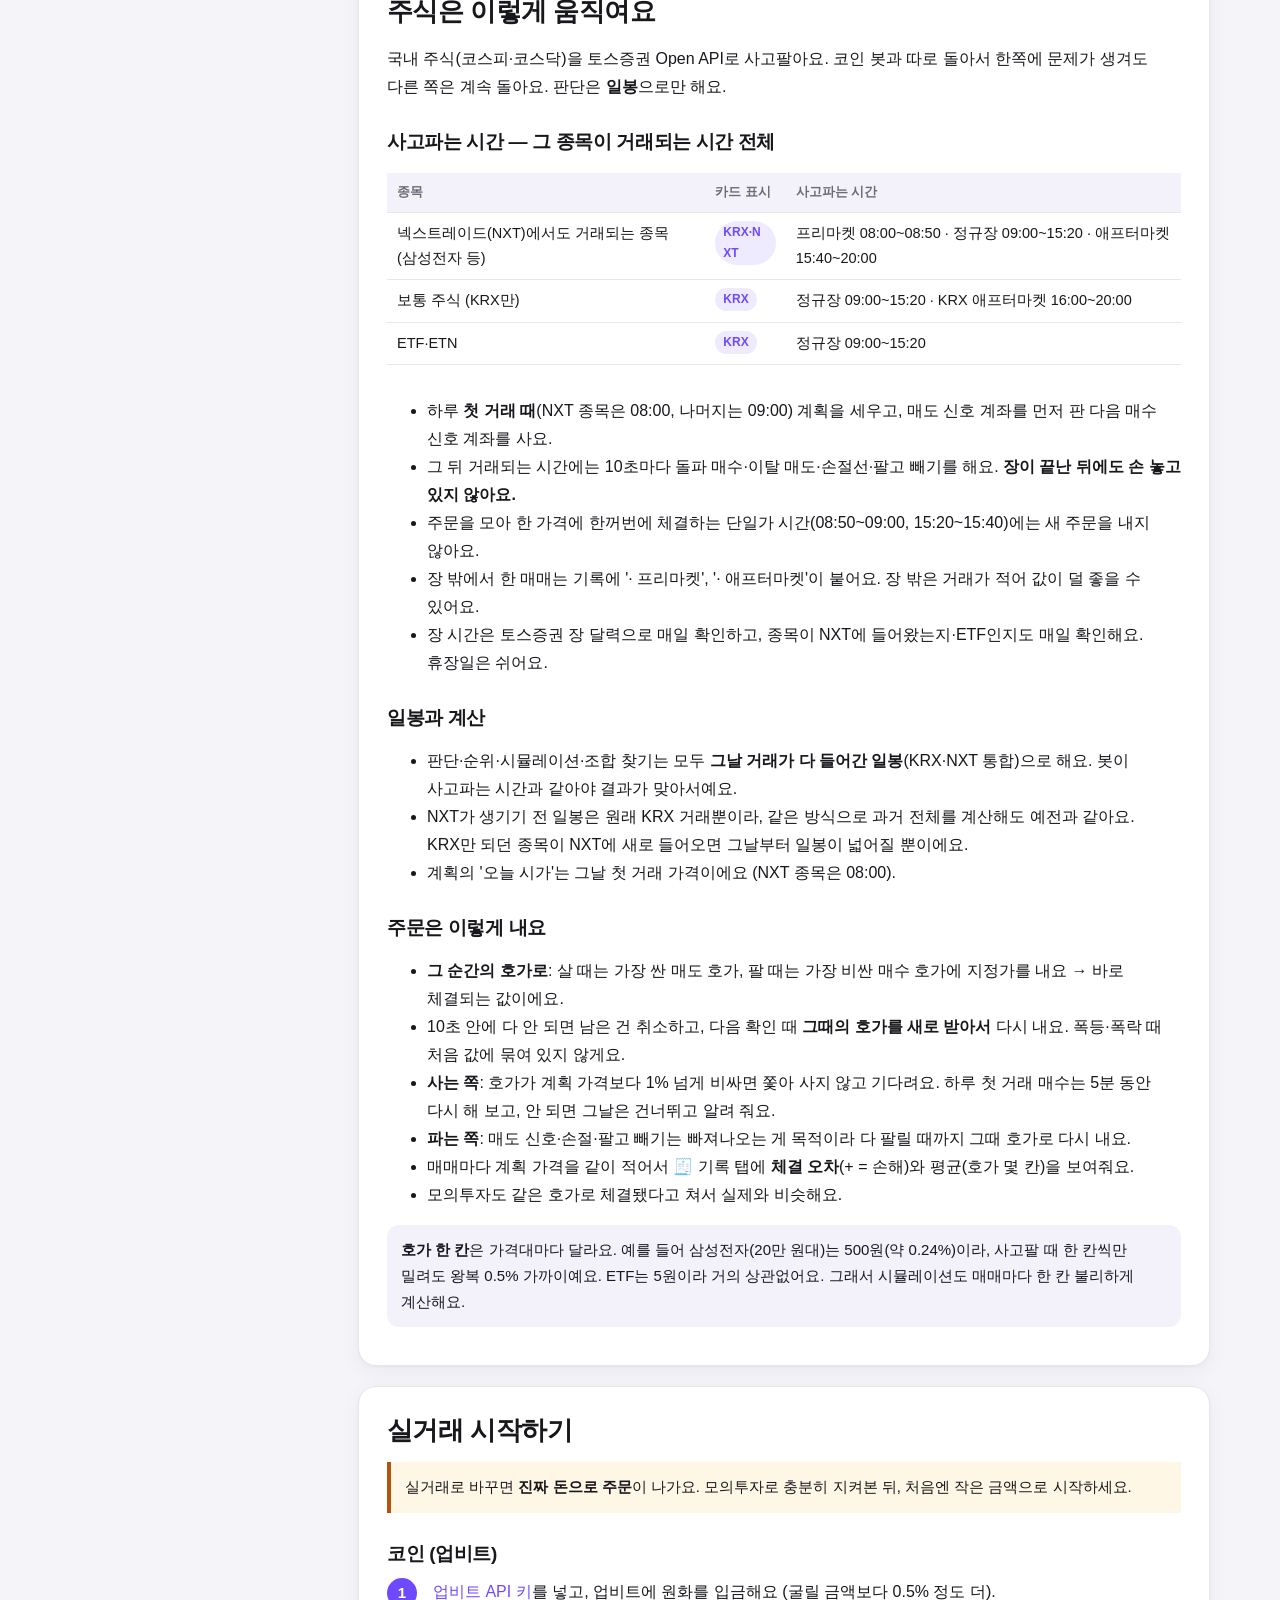
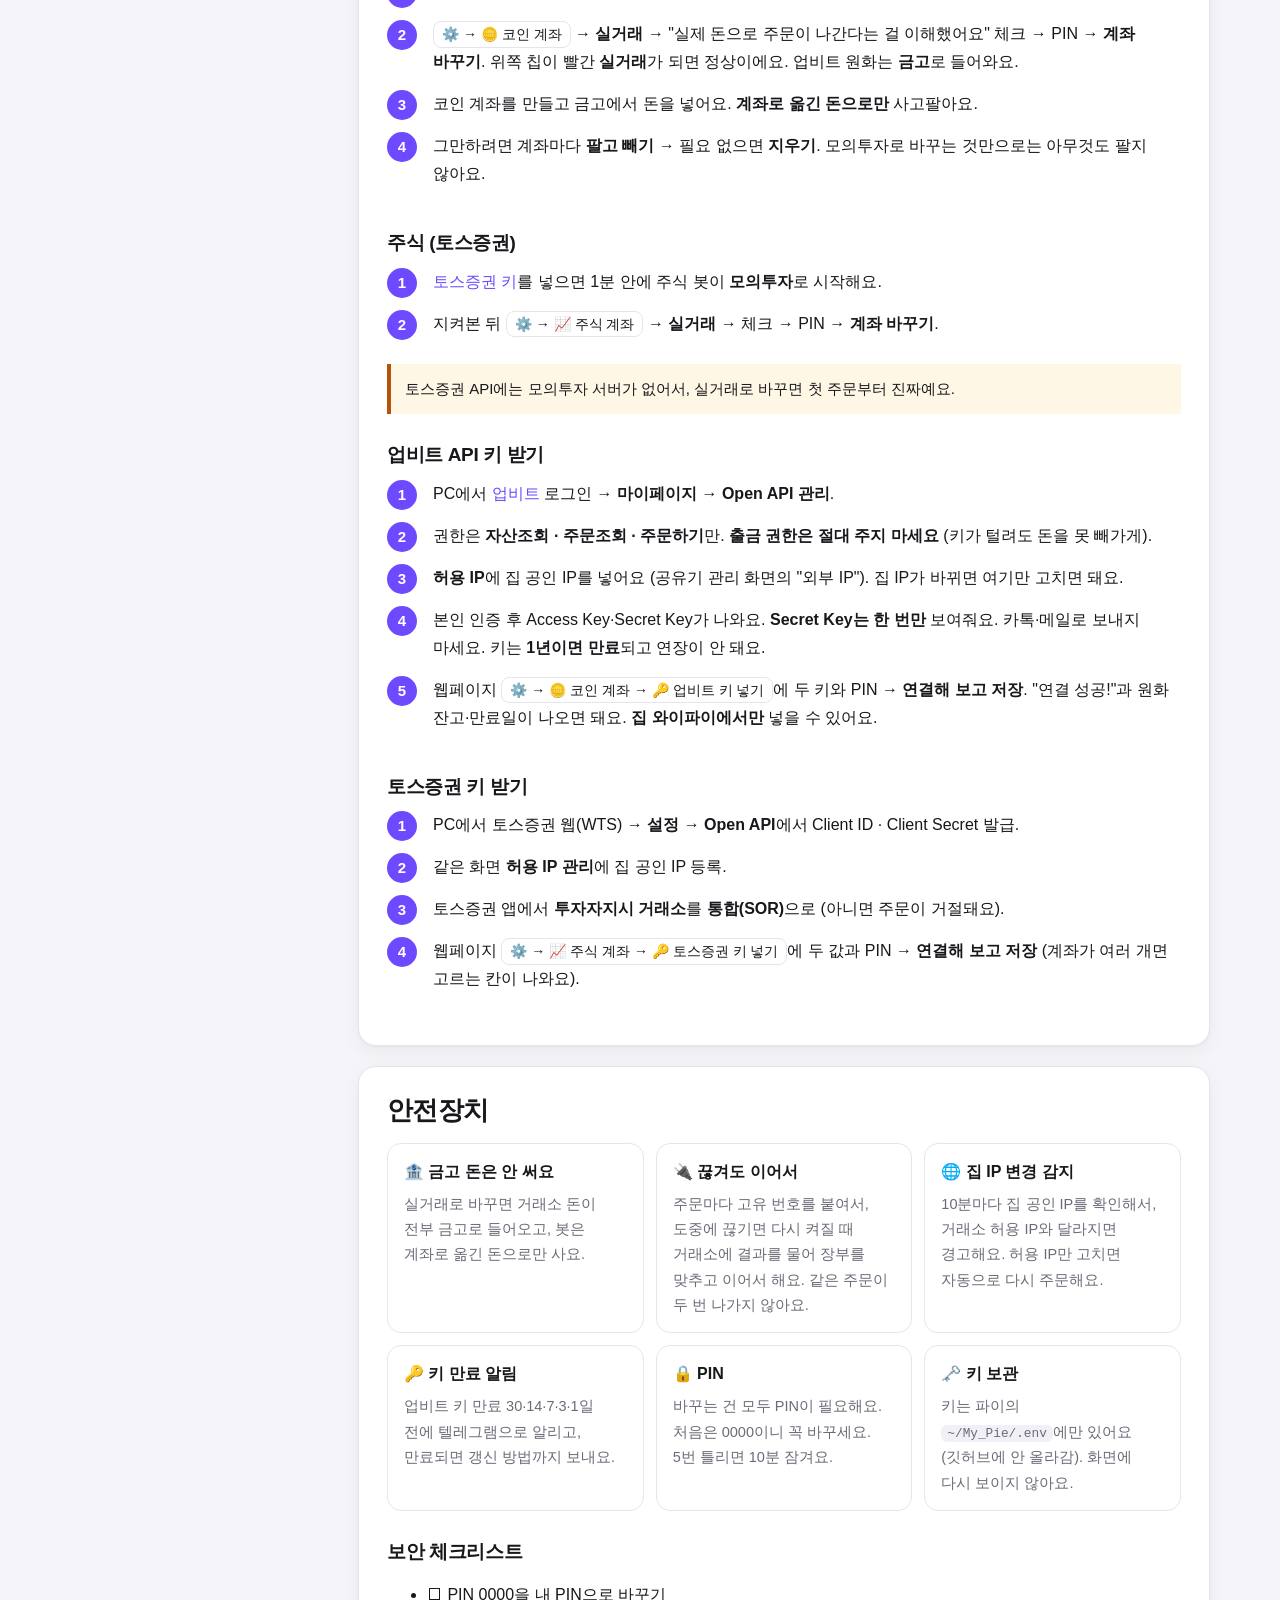
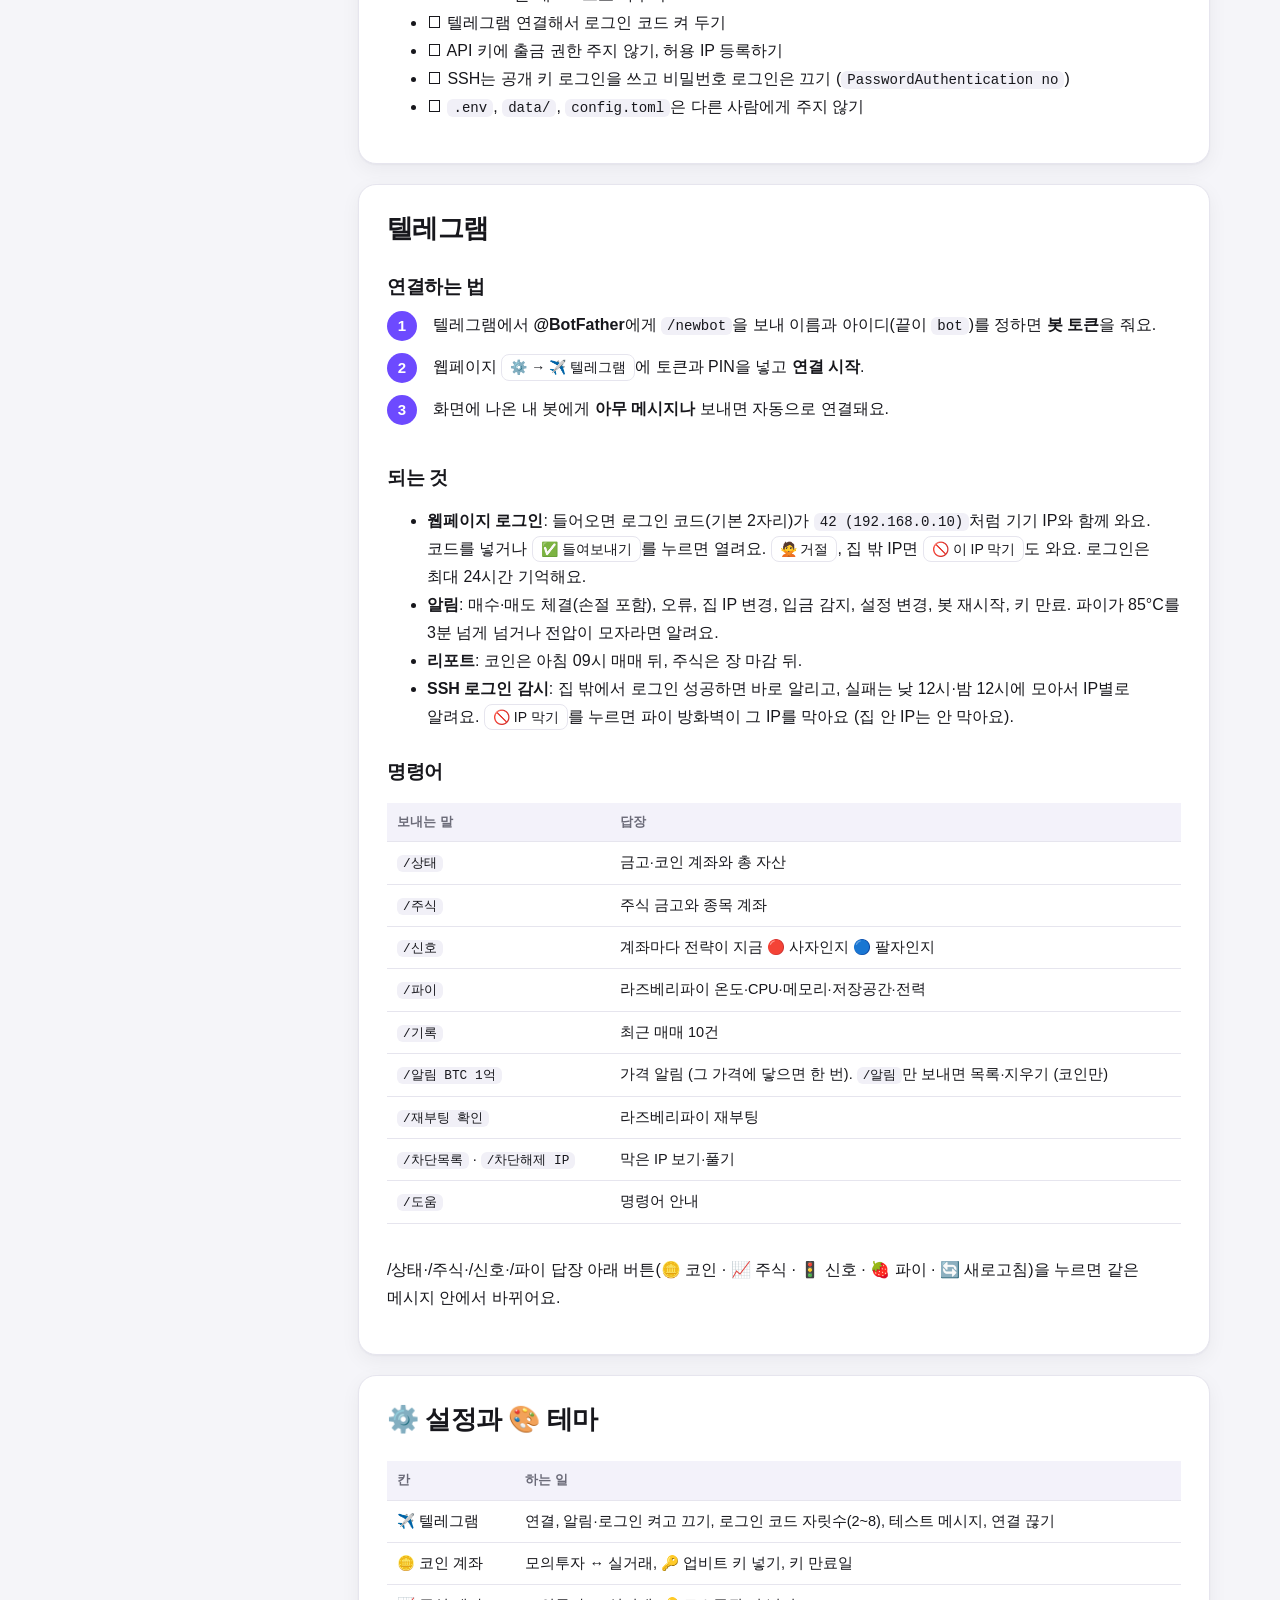
==== commit 182c2ac9: "Show years on long charts and upgrade the account chart Simulation charts now show the year when a r" ====
--- a/docs/index.html
+++ b/docs/index.html
@@ -317,7 +317,7 @@
         <li><b>이 전략 vs 그냥 들고 있었다면</b>: 같은 돈을 같은 때 넣고 사서 그냥 들고만 있었다면 얼마였을지와 나란히 보여주고, 한 줄로 판정해요.</li>
         <li><b>계좌 금액 / 넣은 돈</b>: 들고 있으면 그 안의 코인·주식, 현금(살 돈), 평가 손익도 나와요.</li>
         <li><b>확정 손익</b>: 판 매매로 확정된 손익이에요 (수수료·세금 뺀 뒤). 이 계좌의 승패와 번 돈·잃은 돈.</li>
-        <li><b>작은 수익 그래프</b>: 첫 매매부터 이 전략(실선)과 그냥 들고 있었다면(점선).</li>
+        <li><b>수익 그래프</b>: 첫 매매부터 이 전략(실선)과 그냥 들고 있었다면(점선). ▲산 곳 ▼판 곳, 들고 있던 때는 색칠돼요. 그래프에 마우스를 대거나 손가락으로 옆으로 밀면 그때의 가격과 수익률, 사고판 기록이 나와요.</li>
         <li><b>주식 카드</b>에는 <span class="tag">KRX·NXT</span> 또는 <span class="tag">KRX</span>가 붙어요 (어느 거래소에서 거래되는지). 펼치면 🕗 줄에 사고파는 시간이 나와요.</li>
       </ul>
     </section>
